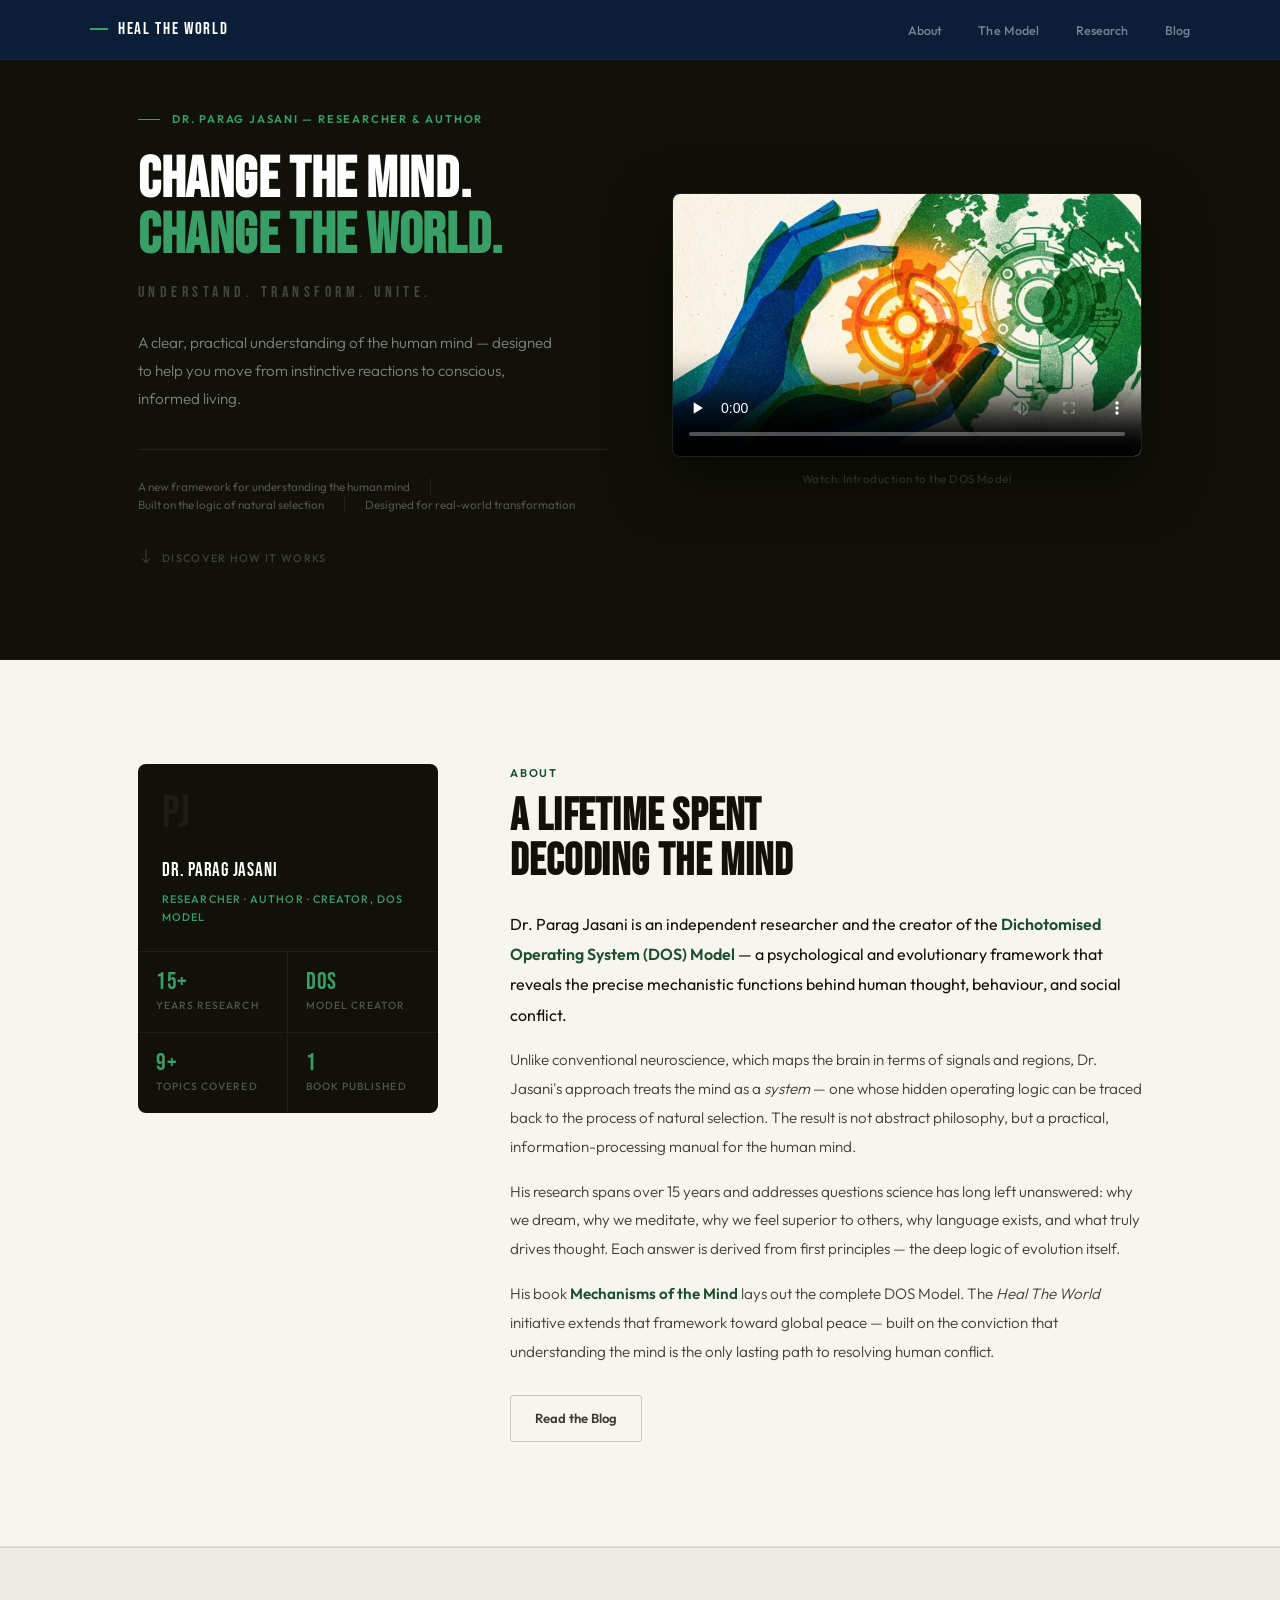
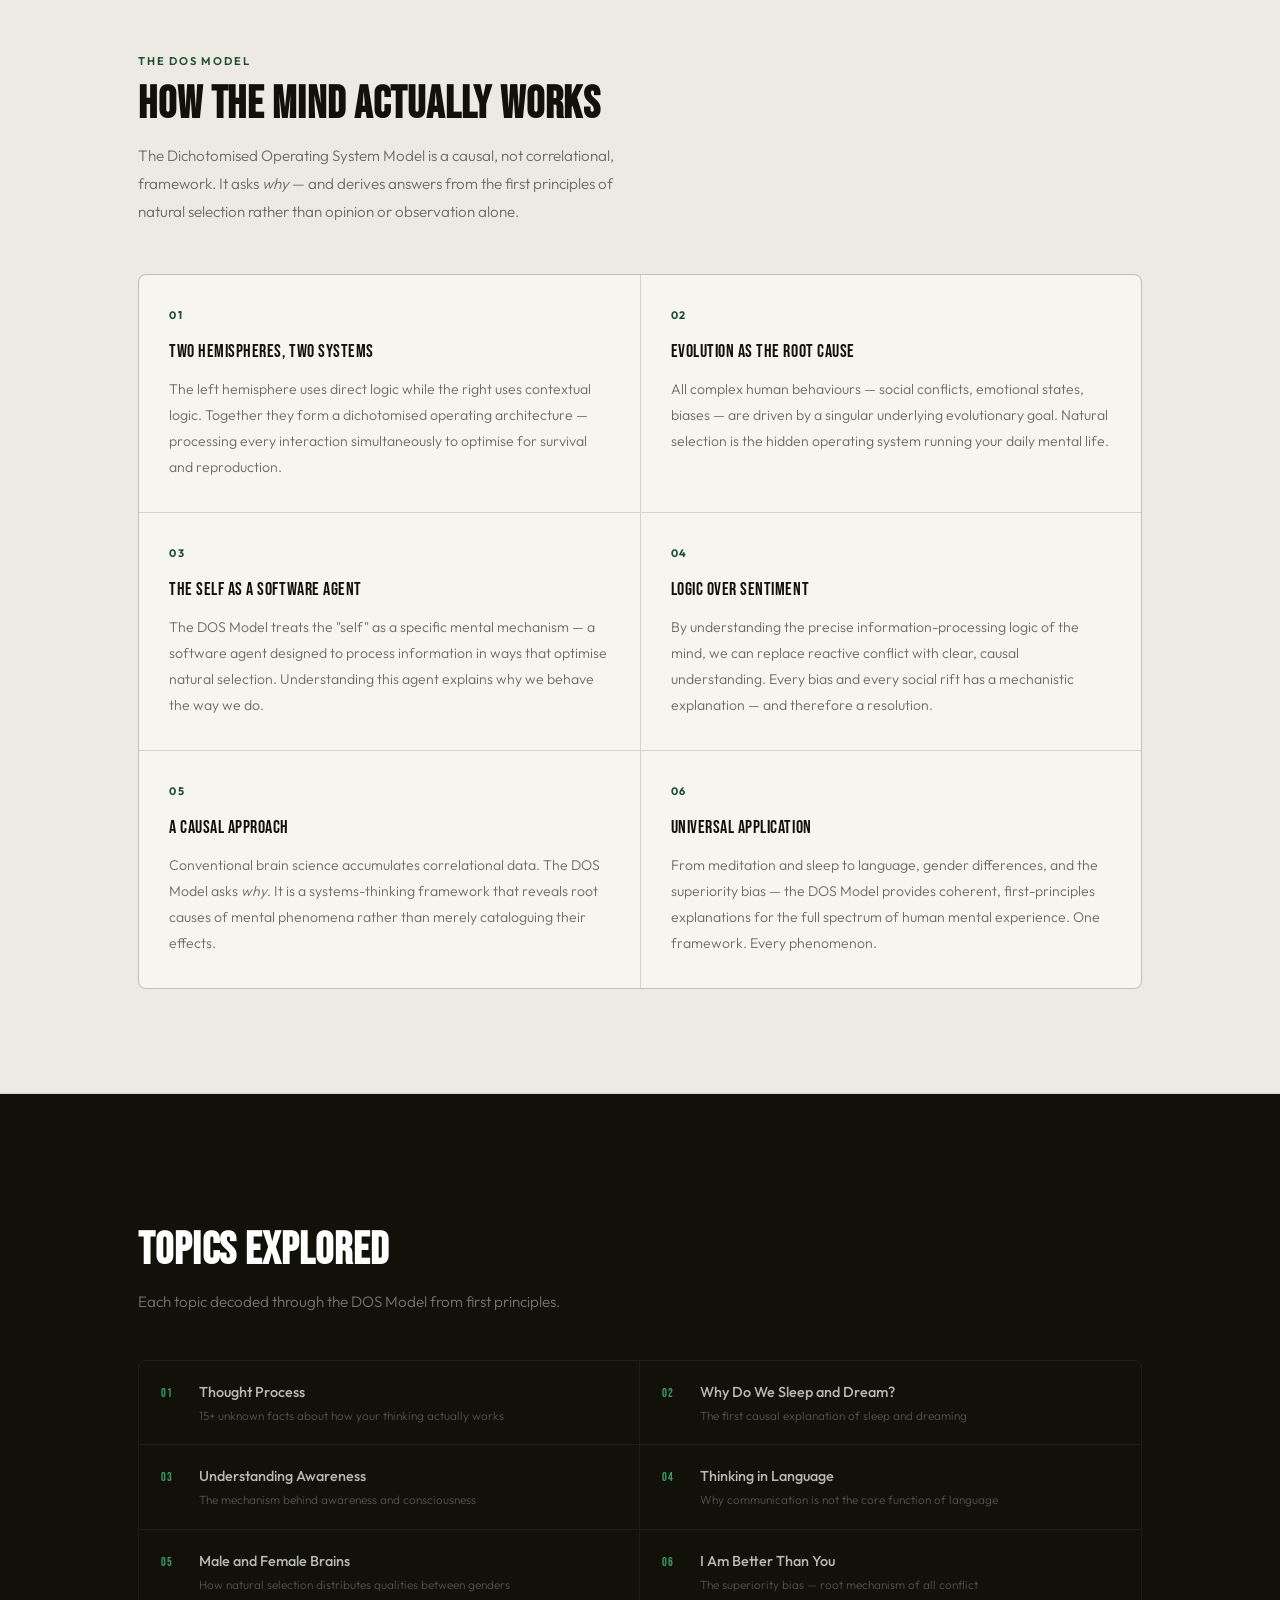
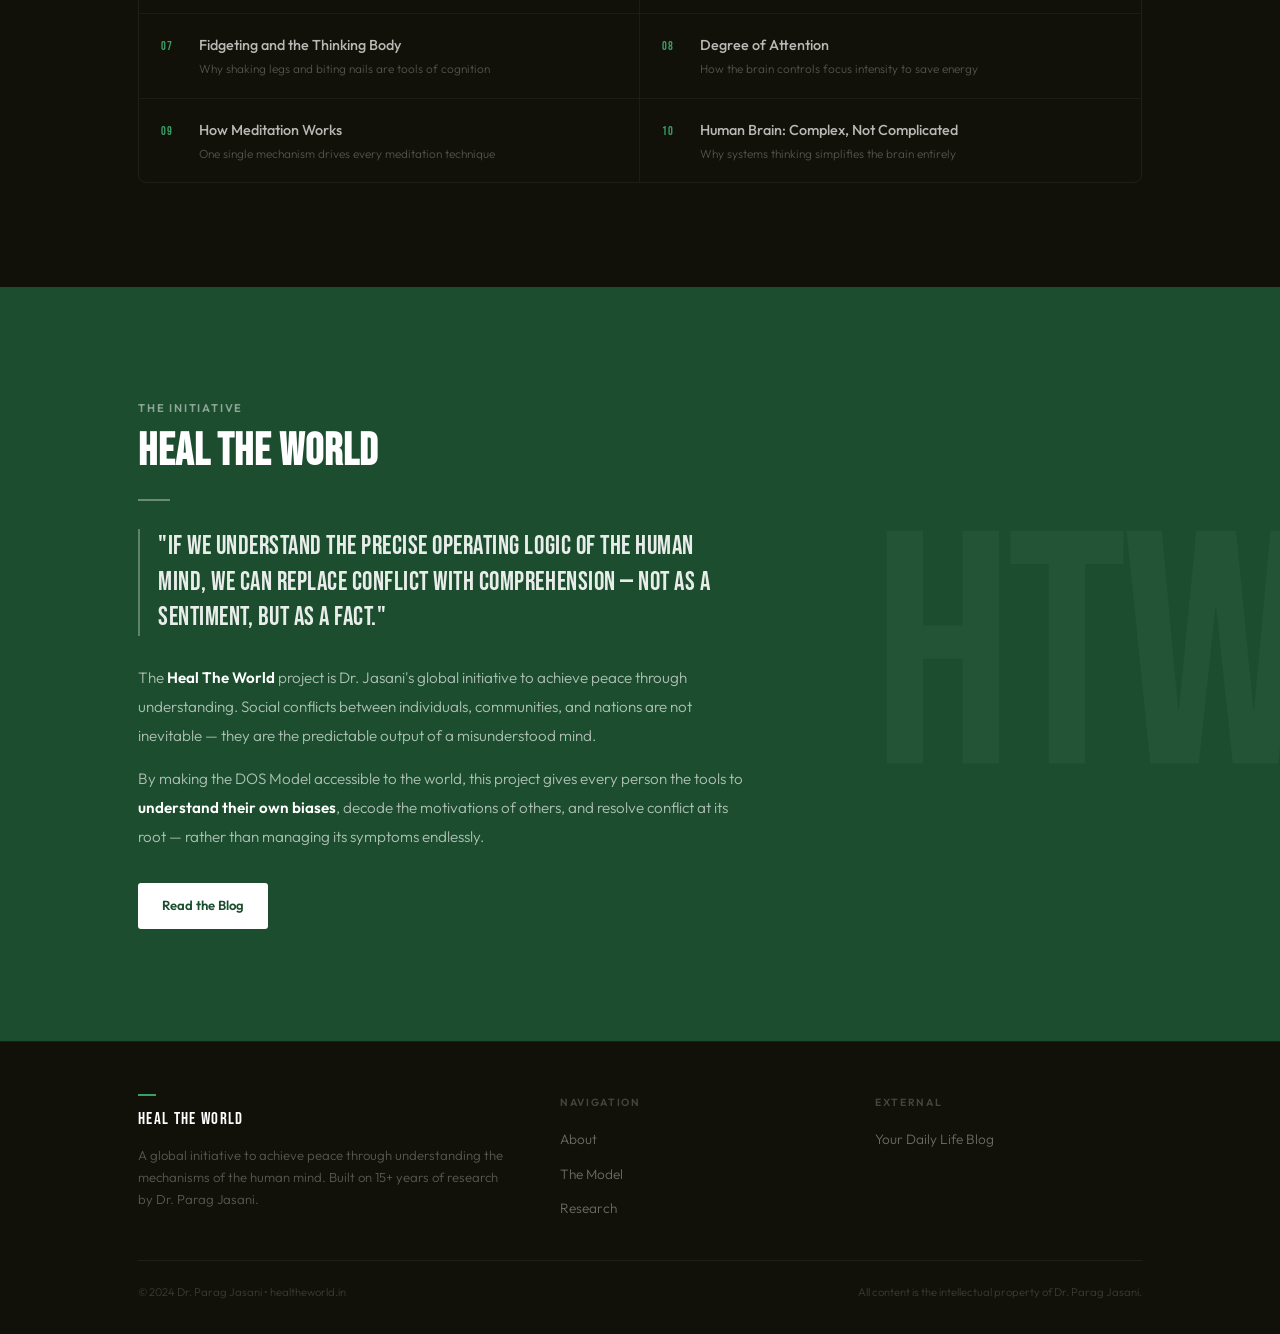
==== index.html @ a6b10ebd "added video" ====
<!DOCTYPE html>
<html lang="en">
<head>
  <meta charset="UTF-8" />
  <meta name="viewport" content="width=device-width, initial-scale=1.0" />
  <title>Heal The World — Change the Mind. Change the World. | Dr. Parag Jasani</title>
  <meta name="description" content="A clear, practical understanding of the human mind — designed to help you move from instinctive reactions to conscious, informed living. Dr. Parag Jasani's Heal The World initiative, built on the DOS Model and the logic of natural selection." />
  <meta name="keywords" content="Parag Jasani, DOS Model, Dichotomised Operating System, human mind, natural selection, consciousness, heal the world, mechanisms of the mind, evolutionary psychology, thought process, meditation, awareness, world peace" />
  <meta name="author" content="Dr. Parag Jasani" />
  <link rel="canonical" href="https://healtheworld.in/" />
  <meta property="og:type"        content="website" />
  <meta property="og:title"       content="Heal The World — Change the Mind. Change the World." />
  <meta property="og:description" content="A global initiative to achieve peace through understanding the human mind. Dr. Parag Jasani's DOS Model explained." />
  <meta property="og:url"         content="https://healtheworld.in/" />
  <meta property="og:site_name"   content="Heal The World" />
  <meta property="og:locale"      content="en_IN" />
  <meta name="twitter:card"        content="summary_large_image" />
  <meta name="twitter:title"       content="Heal The World — Change the Mind. Change the World." />
  <meta name="twitter:description" content="Decoding the human mind through evolutionary psychology. A global initiative for peace." />
  <script type="application/ld+json">
  {
    "@context": "https://schema.org",
    "@graph": [
      {
        "@type": "Person",
        "@id": "https://healtheworld.in/#parag-jasani",
        "name": "Parag Jasani",
        "honorificPrefix": "Dr.",
        "jobTitle": "Researcher, Author",
        "description": "Creator of the Dichotomised Operating System (DOS) Model.",
        "url": "https://healtheworld.in/",
        "sameAs": ["https://www.yourdailylife.blog/"],
        "knowsAbout": ["Evolutionary Psychology","Cognitive Science","Natural Selection","Human Behaviour","Consciousness","Meditation","Neuroscience"]
      },
      {
        "@type": "Book",
        "name": "Mechanisms of the Mind",
        "author": { "@id": "https://healtheworld.in/#parag-jasani" }
      },
      {
        "@type": "WebSite",
        "url": "https://healtheworld.in/",
        "name": "Heal The World",
        "publisher": { "@id": "https://healtheworld.in/#parag-jasani" }
      }
    ]
  }
  </script>
  <link rel="stylesheet" href="styles.css" />
</head>
<body>

<!-- ════════════════════════════════════════
     NAVIGATION
════════════════════════════════════════ -->
<nav class="nav" role="navigation" aria-label="Main navigation">
  <div class="nav__inner">
    <a href="index.html" class="nav__logo">
      <span class="nav__logo-line"></span>
      Heal The World
    </a>
    <ul class="nav__links" role="list">
      <li><a href="#about"  class="nav__link">About</a></li>
      <li><a href="#model"  class="nav__link">The Model</a></li>
      <li><a href="#research" class="nav__link">Research</a></li>
      <li><a href="https://www.yourdailylife.blog/" target="_blank" rel="noopener" class="nav__link">Blog</a></li>
    </ul>
  </div>
</nav>


<!-- ════════════════════════════════════════
     HERO
════════════════════════════════════════ -->
<section class="hero" aria-labelledby="hero-h1">
  <div class="container">
    <div class="hero__grid">

      <!-- Left: text -->
      <div class="hero__text">
        <div class="hero__eyebrow fade-up">
          <span class="hero__eyebrow-line"></span>
          Dr. Parag Jasani — Researcher &amp; Author
        </div>

        <h1 id="hero-h1" class="hero__h1 fade-up">
          Change the Mind.<br/>
          <em>Change the World.</em>
        </h1>

        <p class="hero__tagline fade-up">Understand. Transform. Unite.</p>

        <p class="hero__support fade-up">
          A clear, practical understanding of the human mind — designed to help
          you move from instinctive reactions to conscious, informed living.
        </p>

        <div class="hero__trust fade-up" role="list">
          <div class="hero__trust-item" role="listitem">A new framework for understanding the human mind</div>
          <div class="hero__trust-item" role="listitem">Built on the logic of natural selection</div>
          <div class="hero__trust-item" role="listitem">Designed for real-world transformation</div>
        </div>

        <a href="#about" class="hero__scroll fade-up" aria-label="Scroll down">
          <span class="hero__scroll-icon">
            <svg width="16" height="16" viewBox="0 0 16 16" fill="currentColor" aria-hidden="true">
              <path d="M8 1a.5.5 0 01.5.5v11.793l3.146-3.147a.5.5 0 01.708.708l-4 4a.5.5 0 01-.708 0l-4-4a.5.5 0 01.708-.708L7.5 13.293V1.5A.5.5 0 018 1z"/>
            </svg>
          </span>
          Discover how it works
        </a>
      </div>

      <!-- Right: video player -->
      <div class="hero__video-wrap fade-up" aria-label="Introduction video">

        <!-- ─────────────────────────────────────────────────
             PLACEHOLDER VIDEO PLAYER
             When you have the R2 file ID, replace the src
             attribute below with the full URL, e.g.:
             src="https://YOUR_R2_PUBLIC_URL/YOUR_VIDEO_FILE.mp4"
        ──────────────────────────────────────────────────── -->
        <div class="hero__video-frame">
          <video
            id="hero-video"
            controls
            preload="none"
            playsinline
            poster="thumbnails/thumb1.png"
            aria-label="Introduction to Heal The World and the DOS Model"
          >
            <source src="https://media.healtheworld.in/StoneAgeOS.mp4" type="video/mp4" id="hero-video-src" />
            Your browser does not support HTML5 video.
          </video>
        </div>

        <p class="hero__video-caption">
          Watch: Introduction to the DOS Model
        </p>

      </div>

    </div>
  </div>
</section>


<!-- ════════════════════════════════════════
     ABOUT
════════════════════════════════════════ -->
<section class="about" id="about" aria-labelledby="about-h2">
  <div class="container">
    <div class="about__grid">

      <!-- Left panel -->
      <div class="about__left reveal">
        <div class="about__panel">
          <div class="about__panel-top">
            <div class="about__panel-initials">PJ</div>
            <div class="about__panel-name">Dr. Parag Jasani</div>
            <div class="about__panel-role">Researcher · Author · Creator, DOS Model</div>
          </div>
          <div class="about__panel-stats">
            <div class="about__stat">
              <div class="about__stat-n">15+</div>
              <div class="about__stat-l">Years Research</div>
            </div>
            <div class="about__stat">
              <div class="about__stat-n">DOS</div>
              <div class="about__stat-l">Model Creator</div>
            </div>
            <div class="about__stat">
              <div class="about__stat-n">9+</div>
              <div class="about__stat-l">Topics Covered</div>
            </div>
            <div class="about__stat">
              <div class="about__stat-n">1</div>
              <div class="about__stat-l">Book Published</div>
            </div>
          </div>
        </div>
      </div>

      <!-- Right content -->
      <div class="about__content">
        <div class="reveal">
          <div class="s-eyebrow">About</div>
          <h2 id="about-h2" class="s-title">A lifetime spent<br/>decoding the mind</h2>
        </div>
        <div class="about__body">
          <p class="reveal">
            Dr. Parag Jasani is an independent researcher and the creator of the
            <strong>Dichotomised Operating System (DOS) Model</strong> — a psychological and
            evolutionary framework that reveals the precise mechanistic functions behind
            human thought, behaviour, and social conflict.
          </p>
          <p class="reveal">
            Unlike conventional neuroscience, which maps the brain in terms of signals
            and regions, Dr. Jasani's approach treats the mind as a <em>system</em> — one
            whose hidden operating logic can be traced back to the process of natural
            selection. The result is not abstract philosophy, but a practical,
            information-processing manual for the human mind.
          </p>
          <p class="reveal">
            His research spans over 15 years and addresses questions science has long
            left unanswered: why we dream, why we meditate, why we feel superior to others,
            why language exists, and what truly drives thought. Each answer is derived from
            first principles — the deep logic of evolution itself.
          </p>
          <p class="reveal">
            His book <strong>Mechanisms of the Mind</strong> lays out the complete DOS Model.
            The <em>Heal The World</em> initiative extends that framework toward global peace —
            built on the conviction that understanding the mind is the only lasting path to
            resolving human conflict.
          </p>
          <div class="about__actions reveal">
            <a href="https://www.yourdailylife.blog/" target="_blank" rel="noopener" class="btn btn--dark-outline">Read the Blog</a>
          </div>
        </div>
      </div>

    </div>
  </div>
</section>


<!-- ════════════════════════════════════════
     THE MODEL
════════════════════════════════════════ -->
<section class="model" id="model" aria-labelledby="model-h2">
  <div class="container">
    <div class="model__intro reveal">
      <div class="s-eyebrow">The DOS Model</div>
      <h2 id="model-h2" class="s-title">How the mind actually works</h2>
      <p class="s-body">
        The Dichotomised Operating System Model is a causal, not correlational, framework.
        It asks <em>why</em> — and derives answers from the first principles of natural
        selection rather than opinion or observation alone.
      </p>
    </div>

    <div class="model__list">
      <div class="model__item reveal">
        <div class="model__item-n">01</div>
        <div class="model__item-title">Two Hemispheres, Two Systems</div>
        <p class="model__item-body">The left hemisphere uses direct logic while the right uses contextual logic. Together they form a dichotomised operating architecture — processing every interaction simultaneously to optimise for survival and reproduction.</p>
      </div>
      <div class="model__item reveal">
        <div class="model__item-n">02</div>
        <div class="model__item-title">Evolution as the Root Cause</div>
        <p class="model__item-body">All complex human behaviours — social conflicts, emotional states, biases — are driven by a singular underlying evolutionary goal. Natural selection is the hidden operating system running your daily mental life.</p>
      </div>
      <div class="model__item reveal">
        <div class="model__item-n">03</div>
        <div class="model__item-title">The Self as a Software Agent</div>
        <p class="model__item-body">The DOS Model treats the "self" as a specific mental mechanism — a software agent designed to process information in ways that optimise natural selection. Understanding this agent explains why we behave the way we do.</p>
      </div>
      <div class="model__item reveal">
        <div class="model__item-n">04</div>
        <div class="model__item-title">Logic Over Sentiment</div>
        <p class="model__item-body">By understanding the precise information-processing logic of the mind, we can replace reactive conflict with clear, causal understanding. Every bias and every social rift has a mechanistic explanation — and therefore a resolution.</p>
      </div>
      <div class="model__item reveal">
        <div class="model__item-n">05</div>
        <div class="model__item-title">A Causal Approach</div>
        <p class="model__item-body">Conventional brain science accumulates correlational data. The DOS Model asks <em>why</em>. It is a systems-thinking framework that reveals root causes of mental phenomena rather than merely cataloguing their effects.</p>
      </div>
      <div class="model__item reveal">
        <div class="model__item-n">06</div>
        <div class="model__item-title">Universal Application</div>
        <p class="model__item-body">From meditation and sleep to language, gender differences, and the superiority bias — the DOS Model provides coherent, first-principles explanations for the full spectrum of human mental experience. One framework. Every phenomenon.</p>
      </div>
    </div>
  </div>
</section>


<!-- ════════════════════════════════════════
     RESEARCH TOPICS
════════════════════════════════════════ -->
<section class="topics" id="research" aria-labelledby="topics-h2">
  <div class="container">
    <div class="topics__head">
      <div class="reveal">
        <div class="s-eyebrow" style="color:var(--teal);">Research</div>
        <h2 id="topics-h2" class="s-title s-title--white">Topics explored</h2>
        <p class="s-body s-body--white">Each topic decoded through the DOS Model from first principles.</p>
      </div>
    </div>

    <ul class="topics__list" role="list">
      <li class="topic-item reveal"><span class="topic-item__n">01</span><div><div class="topic-item__title">Thought Process</div><div class="topic-item__sub">15+ unknown facts about how your thinking actually works</div></div></li>
      <li class="topic-item reveal"><span class="topic-item__n">02</span><div><div class="topic-item__title">Why Do We Sleep and Dream?</div><div class="topic-item__sub">The first causal explanation of sleep and dreaming</div></div></li>
      <li class="topic-item reveal"><span class="topic-item__n">03</span><div><div class="topic-item__title">Understanding Awareness</div><div class="topic-item__sub">The mechanism behind awareness and consciousness</div></div></li>
      <li class="topic-item reveal"><span class="topic-item__n">04</span><div><div class="topic-item__title">Thinking in Language</div><div class="topic-item__sub">Why communication is not the core function of language</div></div></li>
      <li class="topic-item reveal"><span class="topic-item__n">05</span><div><div class="topic-item__title">Male and Female Brains</div><div class="topic-item__sub">How natural selection distributes qualities between genders</div></div></li>
      <li class="topic-item reveal"><span class="topic-item__n">06</span><div><div class="topic-item__title">I Am Better Than You</div><div class="topic-item__sub">The superiority bias — root mechanism of all conflict</div></div></li>
      <li class="topic-item reveal"><span class="topic-item__n">07</span><div><div class="topic-item__title">Fidgeting and the Thinking Body</div><div class="topic-item__sub">Why shaking legs and biting nails are tools of cognition</div></div></li>
      <li class="topic-item reveal"><span class="topic-item__n">08</span><div><div class="topic-item__title">Degree of Attention</div><div class="topic-item__sub">How the brain controls focus intensity to save energy</div></div></li>
      <li class="topic-item reveal"><span class="topic-item__n">09</span><div><div class="topic-item__title">How Meditation Works</div><div class="topic-item__sub">One single mechanism drives every meditation technique</div></div></li>
      <li class="topic-item reveal"><span class="topic-item__n">10</span><div><div class="topic-item__title">Human Brain: Complex, Not Complicated</div><div class="topic-item__sub">Why systems thinking simplifies the brain entirely</div></div></li>
    </ul>
  </div>
</section>


<!-- ════════════════════════════════════════
     HEAL THE WORLD
════════════════════════════════════════ -->
<section class="heal" id="initiative" aria-labelledby="heal-h2">
  <div class="container">
    <div class="heal__inner">
      <div class="reveal">
        <div class="s-eyebrow">The Initiative</div>
        <h2 id="heal-h2" class="s-title">Heal The World</h2>
      </div>

      <div class="heal__rule reveal"></div>

      <blockquote class="heal__quote reveal">
        "If we understand the precise operating logic of the human mind, we can replace
        conflict with comprehension — not as a sentiment, but as a fact."
      </blockquote>

      <p class="heal__body reveal">
        The <strong>Heal The World</strong> project is Dr. Jasani's global initiative to
        achieve peace through understanding. Social conflicts between individuals, communities,
        and nations are not inevitable — they are the predictable output of a misunderstood mind.
      </p>
      <p class="heal__body reveal">
        By making the DOS Model accessible to the world, this project gives every person the
        tools to <strong>understand their own biases</strong>, decode the motivations of others,
        and resolve conflict at its root — rather than managing its symptoms endlessly.
      </p>

      <div class="heal__actions reveal">
        <a href="https://www.yourdailylife.blog/" target="_blank" rel="noopener" class="btn btn--dark-outline">Read the Blog</a>
      </div>
    </div>
  </div>
</section>


<!-- ════════════════════════════════════════
     FOOTER
════════════════════════════════════════ -->
<footer class="footer" role="contentinfo">
  <div class="container">
    <div class="footer__top">
      <div>
        <span class="footer__brand-line"></span>
        <div class="footer__brand">Heal The World</div>
        <p class="footer__tagline">
          A global initiative to achieve peace through understanding the mechanisms
          of the human mind. Built on 15+ years of research by Dr. Parag Jasani.
        </p>
      </div>
      <div>
        <div class="footer__col-label">Navigation</div>
        <ul class="footer__links" role="list">
          <li><a href="#about"    class="footer__link">About</a></li>
          <li><a href="#model"    class="footer__link">The Model</a></li>
          <li><a href="#research" class="footer__link">Research</a></li>
        </ul>
      </div>
      <div>
        <div class="footer__col-label">External</div>
        <ul class="footer__links" role="list">
          <li><a href="https://www.yourdailylife.blog/" target="_blank" rel="noopener" class="footer__link">Your Daily Life Blog</a></li>
        </ul>
      </div>
    </div>
    <div class="footer__bottom">
      <p class="footer__copy">&copy; 2024 Dr. Parag Jasani &bull; healtheworld.in</p>
      <p class="footer__copy">All content is the intellectual property of Dr. Parag Jasani.</p>
    </div>
  </div>
</footer>

<script src="main.js"></script>
</body>
</html>
---- styles.css ----
/* ============================================================
   healtheworld.in — Dr. Parag Jasani
   Design  : Research Institute — green & white
   Fonts   : Bebas Neue (display) · Outfit (body)
   Palette : Forest Green · Near-Black · Warm White
   ============================================================ */

@import url('https://fonts.googleapis.com/css2?family=Bebas+Neue&family=Outfit:wght@300;400;500;600;700&display=swap');

/* ── Variables ─────────────────────────────────────────── */
:root {
  --green:        #1B4D2E;
  --green-mid:    #2B7348;
  --green-bright: #38A066;
  --green-pale:   #E8F2EC;
  --green-tint:   #F2F8F4;
  --green-dim:    rgba(27,77,46,0.1);

  --bg:           #F7F5F0;
  --bg-2:         #EDEAE3;
  --bg-dark:      #111109;
  --bg-dark-2:    #1A1A15;

  --text:         #111109;
  --text-2:       #3D3D35;
  --text-muted:   #6B6B61;
  --text-dim:     #A0A096;
  --white:        #FFFFFF;

  --border:       rgba(17,17,9,0.1);
  --border-green: rgba(27,77,46,0.2);

  --font-d: 'Bebas Neue', 'Impact', sans-serif;
  --font-b: 'Outfit', 'Helvetica Neue', sans-serif;

  --r:  3px;
  --rl: 8px;
  --t:  0.22s ease;
}

/* ── Reset ─────────────────────────────────────────────── */
*, *::before, *::after { box-sizing: border-box; margin: 0; padding: 0; }
html { scroll-behavior: smooth; }
body {
  background: var(--bg);
  color: var(--text);
  font-family: var(--font-b);
  font-weight: 400;
  line-height: 1.65;
  overflow-x: hidden;
  -webkit-font-smoothing: antialiased;
}
img { max-width: 100%; display: block; }
a { color: inherit; text-decoration: none; }
ul { list-style: none; }

.container {
  max-width: 1100px;
  margin: 0 auto;
  padding: 0 48px;
}

/* ── NAVIGATION ────────────────────────────────────────── */
.nav {
  position: fixed;
  top: 0; left: 0; right: 0;
  z-index: 900;
  height: 60px;
  background: var(--bg-dark);
  border-bottom: 1px solid rgba(255,255,255,0.06);
  padding: 0 48px;
}

.nav__inner {
  width: 100%;
  max-width: 1100px;
  margin: 0 auto;
  height: 100%;
  display: flex;
  align-items: center;
  justify-content: space-between;
}

.nav__logo {
  font-family: var(--font-d);
  font-size: 1.05rem;
  letter-spacing: 0.1em;
  color: var(--white);
  display: flex;
  align-items: center;
  gap: 10px;
}

.nav__logo-line {
  display: block;
  width: 18px;
  height: 2px;
  background: var(--green-bright);
  flex-shrink: 0;
}

.nav__links {
  display: flex;
  align-items: center;
  gap: 36px;
}

.nav__link {
  font-family: var(--font-b);
  font-size: 0.78rem;
  font-weight: 500;
  color: rgba(255,255,255,0.45);
  letter-spacing: 0.01em;
  transition: color var(--t);
}

.nav__link:hover,
.nav__link.active { color: var(--white); }

.nav__cta { display: none; }

/* ── BUTTONS ───────────────────────────────────────────── */
.btn {
  display: inline-flex;
  align-items: center;
  gap: 7px;
  font-family: var(--font-b);
  font-size: 0.82rem;
  font-weight: 600;
  padding: 12px 24px;
  border-radius: var(--r);
  cursor: pointer;
  border: none;
  transition: all var(--t);
}

.btn--green {
  background: var(--green);
  color: var(--white);
}
.btn--green:hover { background: var(--green-mid); transform: translateY(-1px); }

.btn--dark-outline {
  background: transparent;
  color: var(--text-2);
  border: 1px solid rgba(17,17,9,0.2);
}
.btn--dark-outline:hover { border-color: var(--green); color: var(--green); transform: translateY(-1px); }

.btn--white-outline {
  background: transparent;
  color: rgba(255,255,255,0.75);
  border: 1px solid rgba(255,255,255,0.2);
}
.btn--white-outline:hover { border-color: rgba(255,255,255,0.55); color: var(--white); }

/* ── HERO ─────────────────────────────────────────────── */
.hero {
  background: var(--bg-dark);
  padding: 110px 0 88px;
  border-bottom: 1px solid rgba(255,255,255,0.05);
}

.hero__grid {
  display: grid;
  grid-template-columns: 1fr 1fr;
  gap: 64px;
  align-items: center;
}

.hero__eyebrow {
  display: flex;
  align-items: center;
  gap: 12px;
  font-family: var(--font-b);
  font-size: 0.7rem;
  font-weight: 600;
  letter-spacing: 0.16em;
  text-transform: uppercase;
  color: var(--green-bright);
  margin-bottom: 24px;
}

.hero__eyebrow-line {
  display: block;
  width: 22px;
  height: 1px;
  background: var(--green-bright);
  flex-shrink: 0;
}

.hero__h1 {
  font-family: var(--font-d);
  font-size: clamp(3rem, 4.5vw, 5.2rem);
  line-height: 0.97;
  color: var(--white);
  margin-bottom: 16px;
  letter-spacing: 0.01em;
}

.hero__h1 em {
  font-style: normal;
  color: var(--green-bright);
}

.hero__tagline {
  font-family: var(--font-d);
  font-size: 1rem;
  letter-spacing: 0.28em;
  text-transform: uppercase;
  color: rgba(255,255,255,0.22);
  margin-bottom: 22px;
}

.hero__support {
  font-size: 0.95rem;
  font-weight: 300;
  color: rgba(255,255,255,0.48);
  line-height: 1.85;
  margin-bottom: 36px;
  max-width: 420px;
}

.hero__trust {
  padding-top: 28px;
  border-top: 1px solid rgba(255,255,255,0.07);
  display: flex;
  gap: 0;
  flex-wrap: wrap;
  margin-bottom: 32px;
}

.hero__trust-item {
  font-size: 0.73rem;
  font-weight: 400;
  color: rgba(255,255,255,0.28);
  padding-right: 20px;
  margin-right: 20px;
  border-right: 1px solid rgba(255,255,255,0.07);
  line-height: 1.5;
}

.hero__trust-item:last-child { border-right: none; margin-right: 0; padding-right: 0; }

.hero__scroll {
  display: inline-flex;
  align-items: center;
  gap: 8px;
  font-family: var(--font-b);
  font-size: 0.68rem;
  font-weight: 500;
  letter-spacing: 0.12em;
  text-transform: uppercase;
  color: rgba(255,255,255,0.2);
  cursor: pointer;
  transition: color var(--t);
}
.hero__scroll:hover { color: var(--green-bright); }
.hero__scroll-icon  { animation: nudge 2.4s ease infinite; }

@keyframes nudge {
  0%, 100% { transform: translateY(0); }
  55%       { transform: translateY(5px); }
}

/* ── HERO VIDEO PLAYER ─────────────────────────────────── */
.hero__video-wrap {
  display: flex;
  flex-direction: column;
  gap: 12px;
}

.hero__video-frame {
  position: relative;
  width: 100%;
  aspect-ratio: 16 / 9;
  background: #0a0f08;
  border-radius: var(--rl);
  overflow: hidden;
  border: 1px solid rgba(255,255,255,0.07);
  box-shadow: 0 20px 60px rgba(0,0,0,0.5);
}

.hero__video-frame video {
  width: 100%;
  height: 100%;
  display: block;
  object-fit: cover;
  accent-color: var(--green-bright);
}

.hero__video-placeholder {
  position: absolute;
  inset: 0;
  display: flex;
  flex-direction: column;
  align-items: center;
  justify-content: center;
  gap: 16px;
  background: linear-gradient(145deg, #0d130b 0%, #111a0d 100%);
  pointer-events: none;
}

.hero__video-placeholder.hidden { display: none; }

.hero__video-placeholder-icon {
  width: 60px;
  height: 60px;
  border-radius: 50%;
  border: 1px solid rgba(56,160,102,0.25);
  display: flex;
  align-items: center;
  justify-content: center;
  color: rgba(56,160,102,0.45);
}

.hero__video-placeholder span {
  font-family: var(--font-b);
  font-size: 0.7rem;
  font-weight: 500;
  letter-spacing: 0.12em;
  text-transform: uppercase;
  color: rgba(255,255,255,0.16);
}

.hero__video-caption {
  font-family: var(--font-b);
  font-size: 0.72rem;
  font-weight: 400;
  color: rgba(255,255,255,0.2);
  letter-spacing: 0.04em;
  text-align: center;
}

/* ── SECTION UTILITIES ─────────────────────────────────── */
.s-eyebrow {
  font-family: var(--font-b);
  font-size: 0.7rem;
  font-weight: 600;
  letter-spacing: 0.16em;
  text-transform: uppercase;
  color: var(--green);
  margin-bottom: 12px;
}

.s-title {
  font-family: var(--font-d);
  font-size: clamp(2.2rem, 3.5vw, 3.6rem);
  line-height: 1.0;
  letter-spacing: 0.02em;
  color: var(--text);
  margin-bottom: 14px;
  text-transform: uppercase;
}

.s-title--white { color: var(--white); }

.s-body {
  font-size: 0.95rem;
  font-weight: 300;
  color: var(--text-muted);
  max-width: 520px;
  line-height: 1.85;
}

.s-body--white { color: rgba(255,255,255,0.42); }

/* ── ABOUT ─────────────────────────────────────────────── */
.about {
  padding: 104px 0;
  background: var(--bg);
  border-bottom: 1px solid var(--border);
}

.about__grid {
  display: grid;
  grid-template-columns: 300px 1fr;
  gap: 72px;
  align-items: start;
}

.about__left { position: sticky; top: 80px; }

.about__panel {
  background: var(--bg-dark);
  border-radius: var(--rl);
  overflow: hidden;
}

.about__panel-top {
  padding: 28px 24px 24px;
  border-bottom: 1px solid rgba(255,255,255,0.06);
}

.about__panel-initials {
  font-family: var(--font-d);
  font-size: 2.8rem;
  color: rgba(255,255,255,0.05);
  line-height: 1;
  margin-bottom: 18px;
  letter-spacing: 0.04em;
}

.about__panel-name {
  font-family: var(--font-d);
  font-size: 1.2rem;
  letter-spacing: 0.04em;
  color: var(--white);
  margin-bottom: 4px;
}

.about__panel-role {
  font-family: var(--font-b);
  font-size: 0.68rem;
  font-weight: 500;
  letter-spacing: 0.1em;
  text-transform: uppercase;
  color: var(--green-bright);
}

.about__panel-stats { display: grid; grid-template-columns: 1fr 1fr; }

.about__stat {
  padding: 18px;
  border-right: 1px solid rgba(255,255,255,0.05);
  border-bottom: 1px solid rgba(255,255,255,0.05);
}
.about__stat:nth-child(even)      { border-right: none; }
.about__stat:nth-last-child(-n+2) { border-bottom: none; }

.about__stat-n {
  font-family: var(--font-d);
  font-size: 1.5rem;
  color: var(--green-bright);
  line-height: 1;
  letter-spacing: 0.03em;
  margin-bottom: 3px;
}

.about__stat-l {
  font-family: var(--font-b);
  font-size: 0.65rem;
  font-weight: 500;
  letter-spacing: 0.1em;
  text-transform: uppercase;
  color: rgba(255,255,255,0.28);
}

.about__content .s-title { margin-bottom: 24px; }

.about__body p {
  font-size: 0.95rem;
  font-weight: 300;
  color: var(--text-2);
  line-height: 1.9;
  margin-bottom: 16px;
}

.about__body p:first-child { font-size: 1rem; font-weight: 400; color: var(--text); }
.about__body strong { font-weight: 600; color: var(--green); }
.about__body em { font-style: italic; }

.about__actions { margin-top: 28px; display: flex; gap: 10px; flex-wrap: wrap; }

/* ── THE MODEL ─────────────────────────────────────────── */
.model {
  padding: 104px 0;
  background: var(--bg-2);
  border-top: 1px solid var(--border);
  border-bottom: 1px solid var(--border);
}

.model__intro { max-width: 580px; margin-bottom: 48px; }

.model__list {
  display: grid;
  grid-template-columns: 1fr 1fr;
  gap: 1px;
  background: var(--border);
  border: 1px solid var(--border);
  border-radius: var(--rl);
  overflow: hidden;
}

.model__item {
  background: var(--bg);
  padding: 32px 28px;
  transition: background var(--t);
  border-left: 2px solid transparent;
}

.model__item:hover { background: var(--green-tint); border-left-color: var(--green); }

.model__item-n {
  font-family: var(--font-b);
  font-size: 0.68rem;
  font-weight: 700;
  letter-spacing: 0.16em;
  text-transform: uppercase;
  color: var(--green);
  margin-bottom: 12px;
}

.model__item-title {
  font-family: var(--font-d);
  font-size: 1.1rem;
  letter-spacing: 0.03em;
  color: var(--text);
  margin-bottom: 10px;
  text-transform: uppercase;
}

.model__item-body {
  font-size: 0.88rem;
  font-weight: 300;
  color: var(--text-muted);
  line-height: 1.85;
}

/* ── RESEARCH TOPICS ───────────────────────────────────── */
.topics {
  padding: 104px 0;
  background: var(--bg-dark);
}

.topics__head { margin-bottom: 44px; }

.topics__list {
  display: grid;
  grid-template-columns: 1fr 1fr;
  border: 1px solid rgba(255,255,255,0.06);
  border-radius: var(--rl);
  overflow: hidden;
}

.topic-item {
  padding: 20px 22px;
  border-bottom: 1px solid rgba(255,255,255,0.05);
  border-right: 1px solid rgba(255,255,255,0.05);
  display: flex;
  align-items: baseline;
  gap: 14px;
  transition: background var(--t);
}

.topic-item:nth-child(even)      { border-right: none; }
.topic-item:nth-last-child(-n+2) { border-bottom: none; }
.topic-item:hover                { background: rgba(255,255,255,0.02); }

.topic-item__n {
  font-family: var(--font-d);
  font-size: 0.72rem;
  letter-spacing: 0.08em;
  color: var(--green-bright);
  min-width: 24px;
  flex-shrink: 0;
}

.topic-item__title {
  font-family: var(--font-b);
  font-size: 0.9rem;
  font-weight: 500;
  color: rgba(255,255,255,0.7);
  margin-bottom: 2px;
}

.topic-item__sub {
  font-size: 0.74rem;
  font-weight: 300;
  color: rgba(255,255,255,0.28);
  line-height: 1.5;
}

/* ── HEAL THE WORLD ────────────────────────────────────── */
.heal {
  padding: 112px 0;
  background: var(--green);
  position: relative;
  overflow: hidden;
}

.heal::before {
  content: 'HTW';
  position: absolute;
  right: -20px;
  top: 50%;
  transform: translateY(-50%);
  font-family: var(--font-d);
  font-size: 26vw;
  line-height: 1;
  color: rgba(255,255,255,0.04);
  pointer-events: none;
  user-select: none;
  letter-spacing: -0.02em;
}

.heal__inner { position: relative; z-index: 1; max-width: 720px; }

.heal .s-eyebrow { color: rgba(255,255,255,0.5); }
.heal .s-title   { color: var(--white); margin-bottom: 0; }

.heal__rule {
  width: 32px;
  height: 2px;
  background: rgba(255,255,255,0.35);
  margin: 24px 0 28px;
}

.heal__quote {
  font-family: var(--font-d);
  font-size: clamp(1.2rem, 2vw, 1.7rem);
  letter-spacing: 0.02em;
  color: rgba(255,255,255,0.9);
  line-height: 1.4;
  max-width: 600px;
  margin-bottom: 28px;
  padding-left: 18px;
  border-left: 2px solid rgba(255,255,255,0.3);
  text-transform: uppercase;
}

.heal__body {
  font-size: 0.95rem;
  font-weight: 300;
  color: rgba(255,255,255,0.65);
  line-height: 1.9;
  margin-bottom: 14px;
  max-width: 620px;
}

.heal__body strong { font-weight: 600; color: var(--white); }

.heal__actions { margin-top: 32px; display: flex; gap: 10px; flex-wrap: wrap; }

.heal .btn--dark-outline {
  background: var(--white);
  color: var(--green);
  border: none;
}
.heal .btn--dark-outline:hover { background: var(--green-pale); transform: translateY(-1px); }

/* ── FOOTER ────────────────────────────────────────────── */
.footer {
  background: var(--bg-dark);
  padding: 52px 0 32px;
  border-top: 1px solid rgba(255,255,255,0.05);
}

.footer__top {
  display: grid;
  grid-template-columns: 1.4fr 1fr 1fr;
  gap: 48px;
  padding-bottom: 40px;
  border-bottom: 1px solid rgba(255,255,255,0.06);
}

.footer__brand-line { display: block; width: 18px; height: 2px; background: var(--green-bright); margin-bottom: 10px; }

.footer__brand {
  font-family: var(--font-d);
  font-size: 1.05rem;
  letter-spacing: 0.08em;
  color: var(--white);
  margin-bottom: 10px;
}

.footer__tagline { font-size: 0.82rem; font-weight: 300; color: rgba(255,255,255,0.3); line-height: 1.7; }

.footer__col-label {
  font-size: 0.65rem;
  font-weight: 600;
  letter-spacing: 0.16em;
  text-transform: uppercase;
  color: rgba(255,255,255,0.22);
  margin-bottom: 14px;
}

.footer__links { display: flex; flex-direction: column; gap: 8px; }

.footer__link { font-size: 0.85rem; font-weight: 300; color: rgba(255,255,255,0.38); transition: color var(--t); }
.footer__link:hover { color: var(--green-bright); }

.footer__bottom { padding-top: 22px; display: flex; justify-content: space-between; flex-wrap: wrap; gap: 6px; }
.footer__copy   { font-size: 0.7rem; font-weight: 300; color: rgba(255,255,255,0.18); }

/* ══════════════════════════════════════════════════════════
   MEDIA PAGE (kept but not linked from homepage)
══════════════════════════════════════════════════════════ */

.media-hero {
  background: var(--bg-dark);
  padding: 110px 0 64px;
  border-bottom: 1px solid rgba(255,255,255,0.05);
}

.media-hero__eyebrow { display: flex; align-items: center; gap: 10px; font-size: 0.7rem; font-weight: 600; letter-spacing: 0.16em; text-transform: uppercase; color: var(--green-bright); margin-bottom: 20px; }
.media-hero__eyebrow-line { width: 20px; height: 1px; background: var(--green-bright); flex-shrink: 0; }
.media-hero__h1 { font-family: var(--font-d); font-size: clamp(3rem, 6vw, 6rem); line-height: 0.97; letter-spacing: 0.02em; color: var(--white); margin-bottom: 16px; text-transform: uppercase; }
.media-hero__h1 em { font-style: normal; color: var(--green-bright); }
.media-hero__sub { font-size: 0.92rem; font-weight: 300; color: rgba(255,255,255,0.42); max-width: 540px; line-height: 1.85; }
.media-hero__filters { display: flex; gap: 8px; margin-top: 28px; flex-wrap: wrap; }

.player-bar { position: sticky; top: 60px; z-index: 800; height: 62px; padding: 0 48px; background: var(--bg-dark-2); border-bottom: 2px solid var(--green); display: flex; align-items: center; gap: 16px; transform: translateY(-100%); opacity: 0; transition: transform 0.28s ease, opacity 0.28s ease; pointer-events: none; }
.player-bar.visible { transform: translateY(0); opacity: 1; pointer-events: all; }
.player-bar__icon { width: 34px; height: 34px; background: var(--green); border-radius: var(--r); display: flex; align-items: center; justify-content: center; color: var(--white); flex-shrink: 0; }
.player-bar__info { flex: 0 0 180px; min-width: 0; }
.player-bar__title { font-family: var(--font-d); font-size: 0.88rem; letter-spacing: 0.04em; color: var(--white); white-space: nowrap; overflow: hidden; text-overflow: ellipsis; }
.player-bar__type { font-size: 0.62rem; font-weight: 600; letter-spacing: 0.12em; text-transform: uppercase; color: var(--green-bright); }
.player-bar__controls { flex: 1; min-width: 0; display: flex; align-items: center; }
.player-bar__controls audio { width: 100%; height: 30px; accent-color: var(--green-bright); }
.player-bar__close { width: 30px; height: 30px; background: transparent; border: 1px solid rgba(255,255,255,0.08); border-radius: var(--r); color: rgba(255,255,255,0.35); cursor: pointer; display: flex; align-items: center; justify-content: center; flex-shrink: 0; transition: all var(--t); }
.player-bar__close:hover { border-color: var(--green-bright); color: var(--green-bright); }

.filter-btn { padding: 6px 16px; font-family: var(--font-b); font-size: 0.72rem; font-weight: 500; border-radius: 999px; border: 1px solid rgba(255,255,255,0.12); background: transparent; color: rgba(255,255,255,0.38); cursor: pointer; transition: all var(--t); }
.filter-btn:hover  { border-color: rgba(255,255,255,0.3); color: rgba(255,255,255,0.7); }
.filter-btn.active { background: var(--green); border-color: var(--green); color: var(--white); }

.media-main { padding: 52px 0 88px; background: var(--bg); }

.stream-note { background: var(--green-tint); border: 1px solid var(--border-green); border-left: 2px solid var(--green); border-radius: var(--r); padding: 14px 18px; display: flex; gap: 12px; align-items: flex-start; margin-bottom: 44px; }
.stream-note__icon  { color: var(--green); flex-shrink: 0; margin-top: 1px; }
.stream-note__title { font-size: 0.72rem; font-weight: 700; letter-spacing: 0.08em; text-transform: uppercase; color: var(--green); margin-bottom: 3px; }
.stream-note__body  { font-size: 0.8rem; font-weight: 300; color: var(--text-muted); line-height: 1.7; }

.media-section { padding: 0 0 48px; }
.media-section + .media-section { border-top: 1px solid var(--border); padding-top: 48px; }

.media-section__head { display: flex; align-items: center; gap: 12px; margin-bottom: 18px; padding-bottom: 14px; border-bottom: 1px solid var(--border); }
.media-section__icon { width: 30px; height: 30px; background: var(--bg-2); border: 1px solid var(--border); border-radius: var(--r); display: flex; align-items: center; justify-content: center; color: var(--text-muted); flex-shrink: 0; }
.media-section__title { font-family: var(--font-d); font-size: 1.4rem; letter-spacing: 0.03em; color: var(--text); text-transform: uppercase; }
.media-section__count { margin-left: auto; font-size: 0.65rem; font-weight: 600; letter-spacing: 0.1em; text-transform: uppercase; color: var(--text-dim); background: var(--bg-2); border: 1px solid var(--border); padding: 3px 10px; border-radius: 999px; }

.media-list { display: flex; flex-direction: column; border: 1px solid var(--border); border-radius: var(--rl); overflow: hidden; }
.media-item { background: var(--white); border-bottom: 1px solid var(--border); padding: 16px 20px; display: flex; align-items: center; gap: 14px; cursor: pointer; transition: background var(--t); position: relative; }
.media-item:last-child { border-bottom: none; }
.media-item:hover   { background: var(--green-tint); }
.media-item.playing { background: var(--green-pale); border-left: 2px solid var(--green); padding-left: 18px; }
.media-item__btn { width: 36px; height: 36px; border-radius: 50%; border: 1px solid var(--border); display: flex; align-items: center; justify-content: center; color: var(--text-dim); flex-shrink: 0; transition: all var(--t); }
.media-item:hover .media-item__btn,
.media-item.playing .media-item__btn { border-color: var(--green); background: var(--green); color: var(--white); }
.media-item__n    { font-family: var(--font-d); font-size: 0.75rem; color: var(--text-dim); min-width: 22px; text-align: right; flex-shrink: 0; }
.media-item__info { flex: 1; min-width: 0; }
.media-item__title{ font-size: 0.9rem; font-weight: 500; color: var(--text); margin-bottom: 2px; }
.media-item__meta { display: flex; align-items: center; gap: 8px; font-size: 0.73rem; font-weight: 300; color: var(--text-dim); }
.badge       { font-size: 0.58rem; font-weight: 700; letter-spacing: 0.1em; text-transform: uppercase; padding: 2px 6px; border-radius: 2px; }
.badge-audio { background: var(--green-dim); color: var(--green); border: 1px solid var(--border-green); }
.badge-video { background: var(--bg-2); color: var(--text-muted); border: 1px solid var(--border); }
.media-item__arrow { color: var(--border); flex-shrink: 0; transition: transform var(--t), color var(--t); }
.media-item:hover .media-item__arrow { transform: translateX(3px); color: var(--green); }
.media-item__player { display: none; width: 100%; padding-top: 14px; margin-top: 4px; }
.media-item__player.open { display: block; }
.media-item__player video { width: 100%; max-height: 400px; border-radius: var(--r); background: #000; display: block; accent-color: var(--green-bright); }

/* ── ANIMATIONS ────────────────────────────────────────── */
.fade-up { opacity: 0; transform: translateY(14px); animation: fu 0.55s ease forwards; }
@keyframes fu { to { opacity: 1; transform: none; } }
.fade-up:nth-child(1) { animation-delay: 0.05s; }
.fade-up:nth-child(2) { animation-delay: 0.11s; }
.fade-up:nth-child(3) { animation-delay: 0.17s; }
.fade-up:nth-child(4) { animation-delay: 0.23s; }
.fade-up:nth-child(5) { animation-delay: 0.29s; }
.fade-up:nth-child(6) { animation-delay: 0.35s; }

.reveal { opacity: 0; transform: translateY(12px); transition: opacity 0.55s ease, transform 0.55s ease; }
.reveal.in-view { opacity: 1; transform: none; }

/* ── RESPONSIVE ────────────────────────────────────────── */
@media (max-width: 960px) {
  .hero__grid   { grid-template-columns: 1fr; gap: 44px; }
  .hero__trust  { flex-direction: column; gap: 10px; }
  .hero__trust-item { border-right: none; margin-right: 0; padding-right: 0; border-bottom: 1px solid rgba(255,255,255,0.06); padding-bottom: 10px; }
  .hero__trust-item:last-child { border-bottom: none; padding-bottom: 0; }
  .about__grid  { grid-template-columns: 1fr; gap: 36px; }
  .about__left  { position: static; }
  .model__list  { grid-template-columns: 1fr; }
  .topics__list { grid-template-columns: 1fr; }
  .topic-item   { border-right: none; }
  .topic-item:nth-last-child(-n+2) { border-bottom: 1px solid rgba(255,255,255,0.05); }
  .topic-item:last-child           { border-bottom: none; }
  .footer__top  { grid-template-columns: 1fr; gap: 28px; }
  .heal::before { display: none; }
}

@media (max-width: 600px) {
  .container { padding: 0 20px; }
  .nav { padding: 0 20px; }
  .player-bar { padding: 0 20px; gap: 10px; }
  .player-bar__info { flex: 0 0 100px; }
  .nav__links { gap: 18px; }
  .footer__bottom { flex-direction: column; }
}
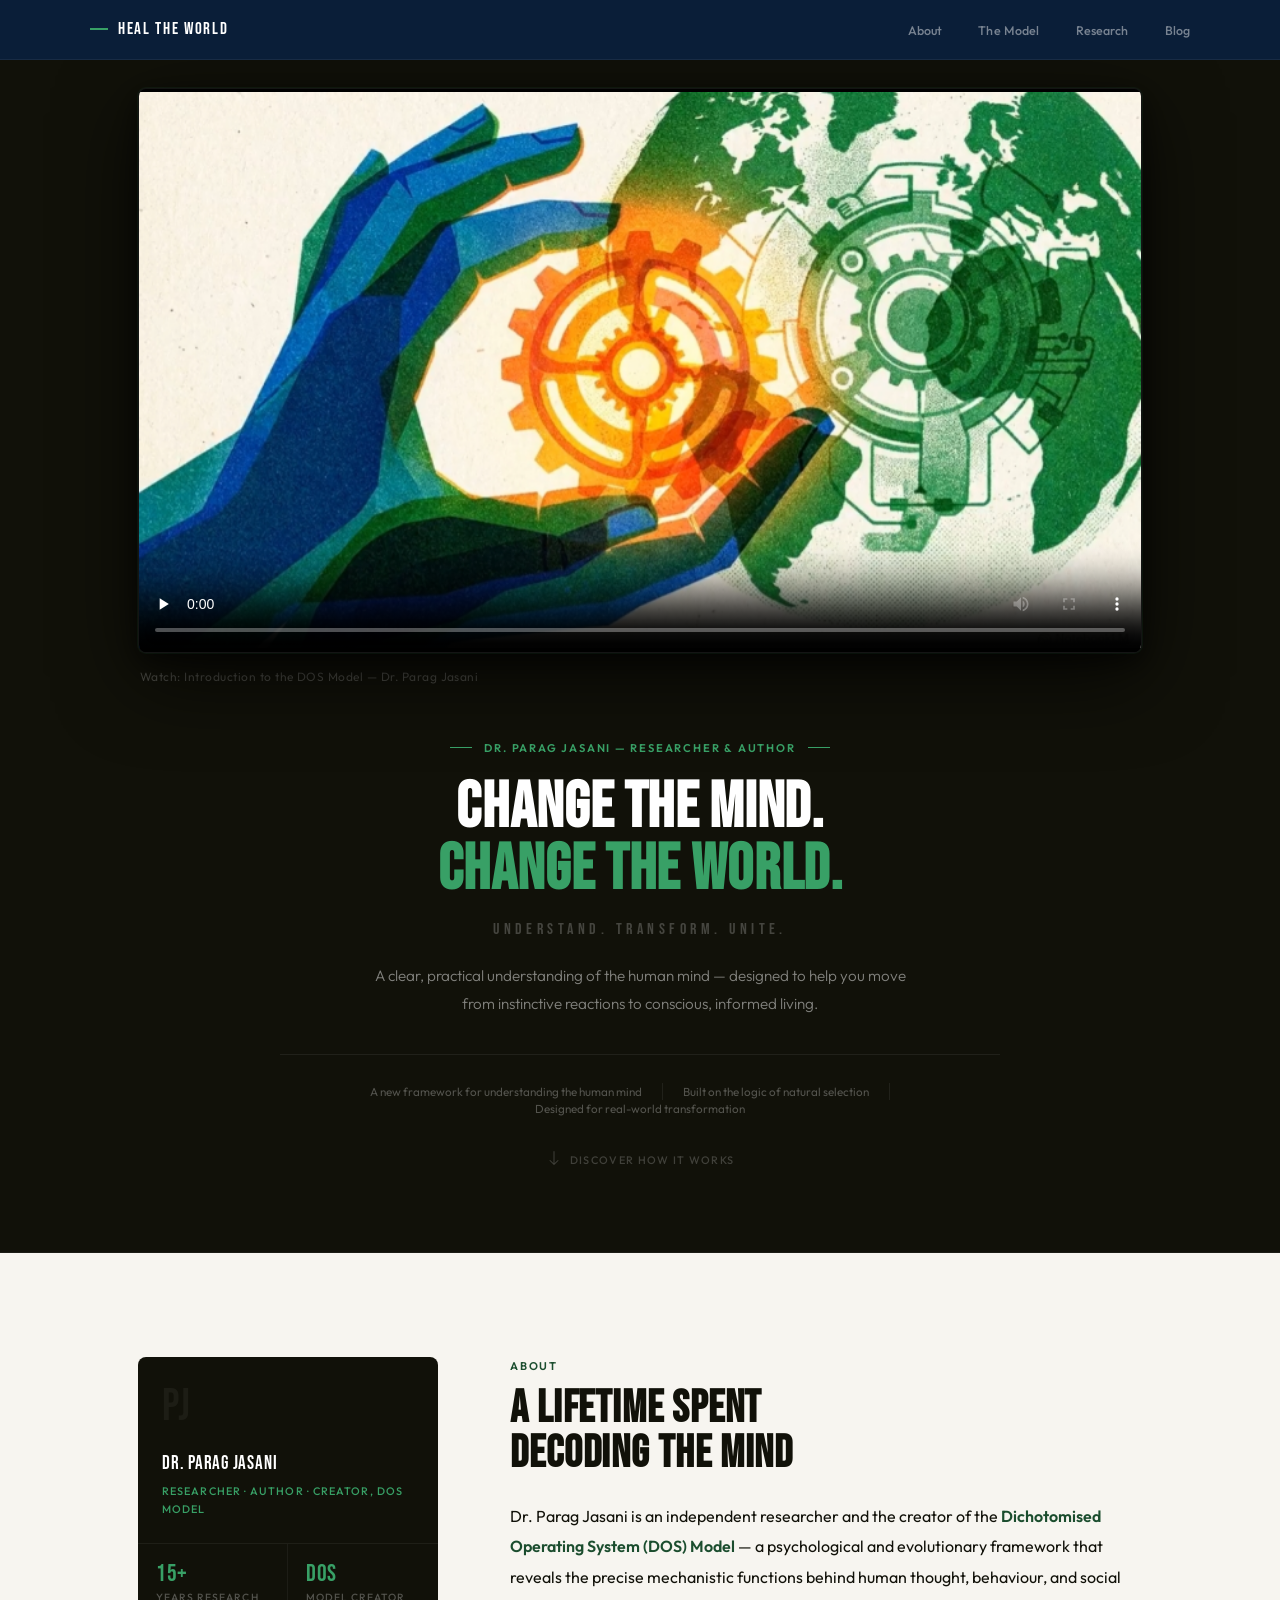
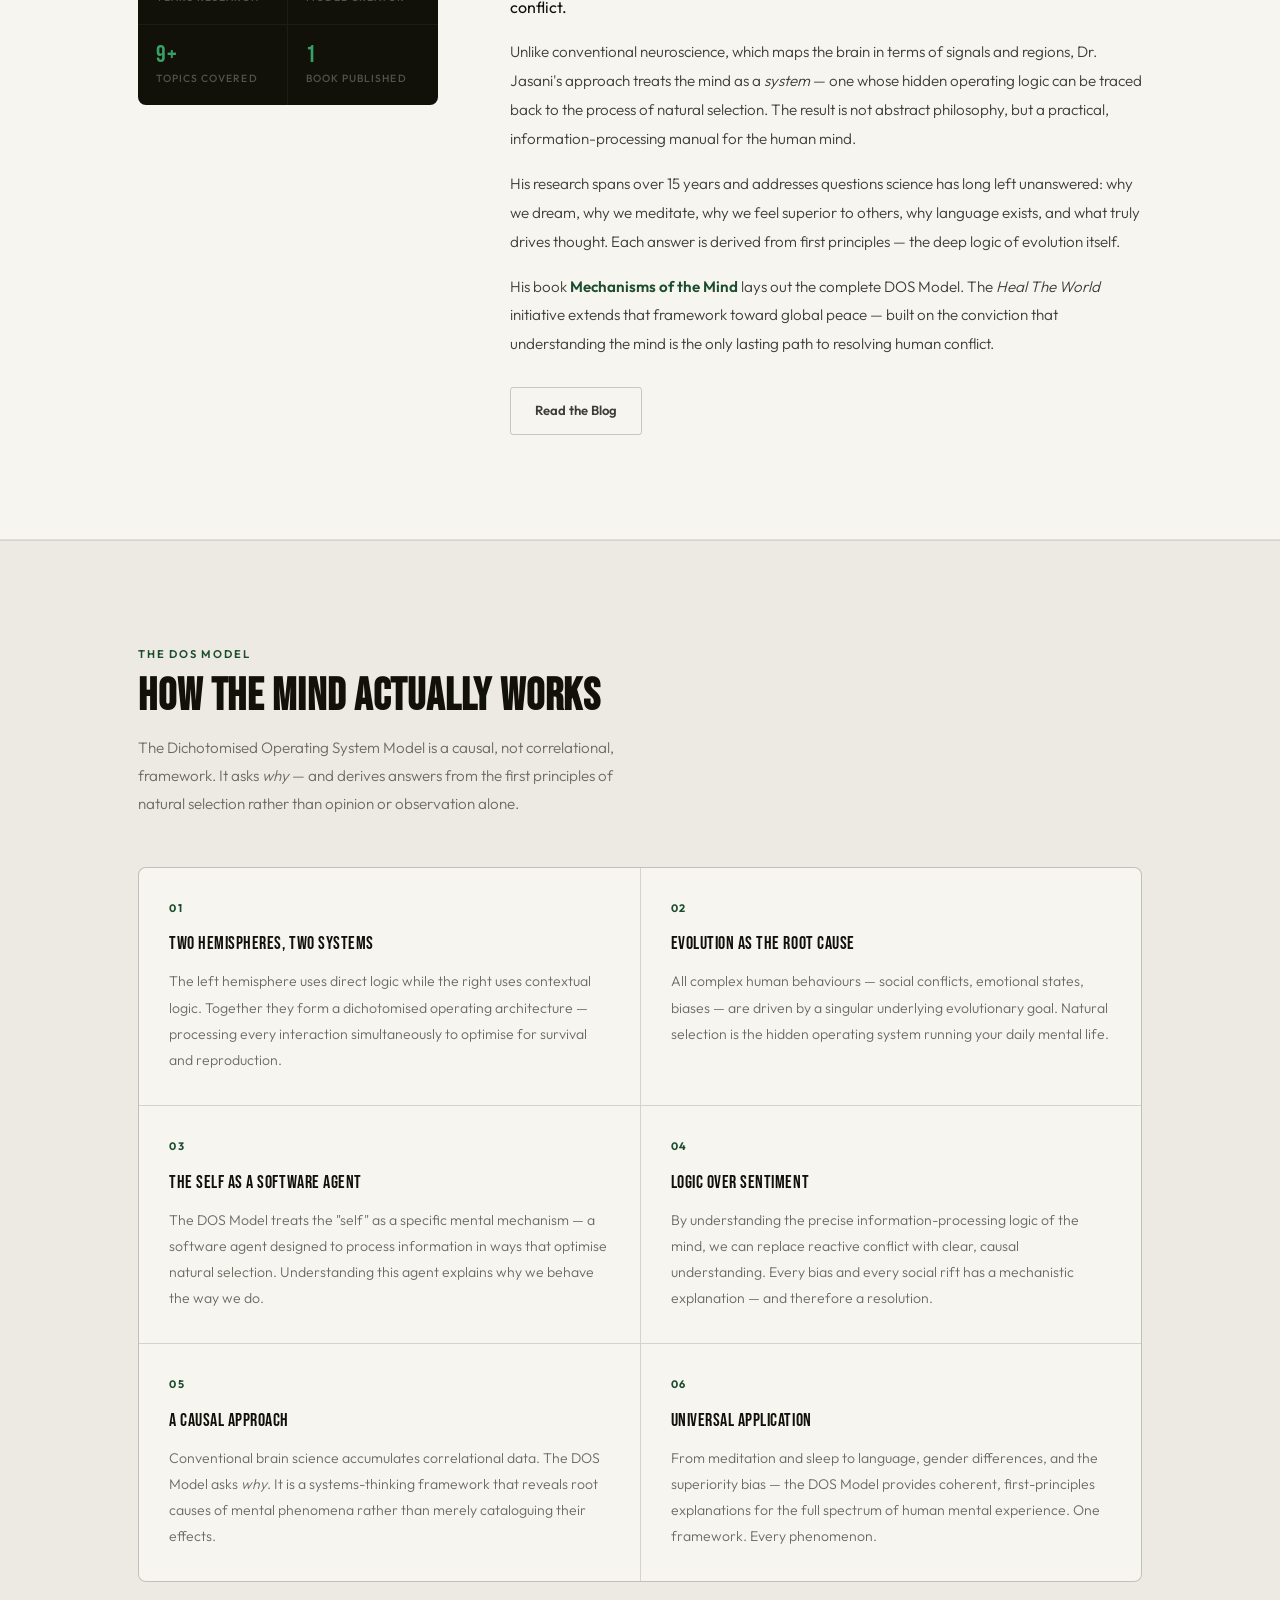
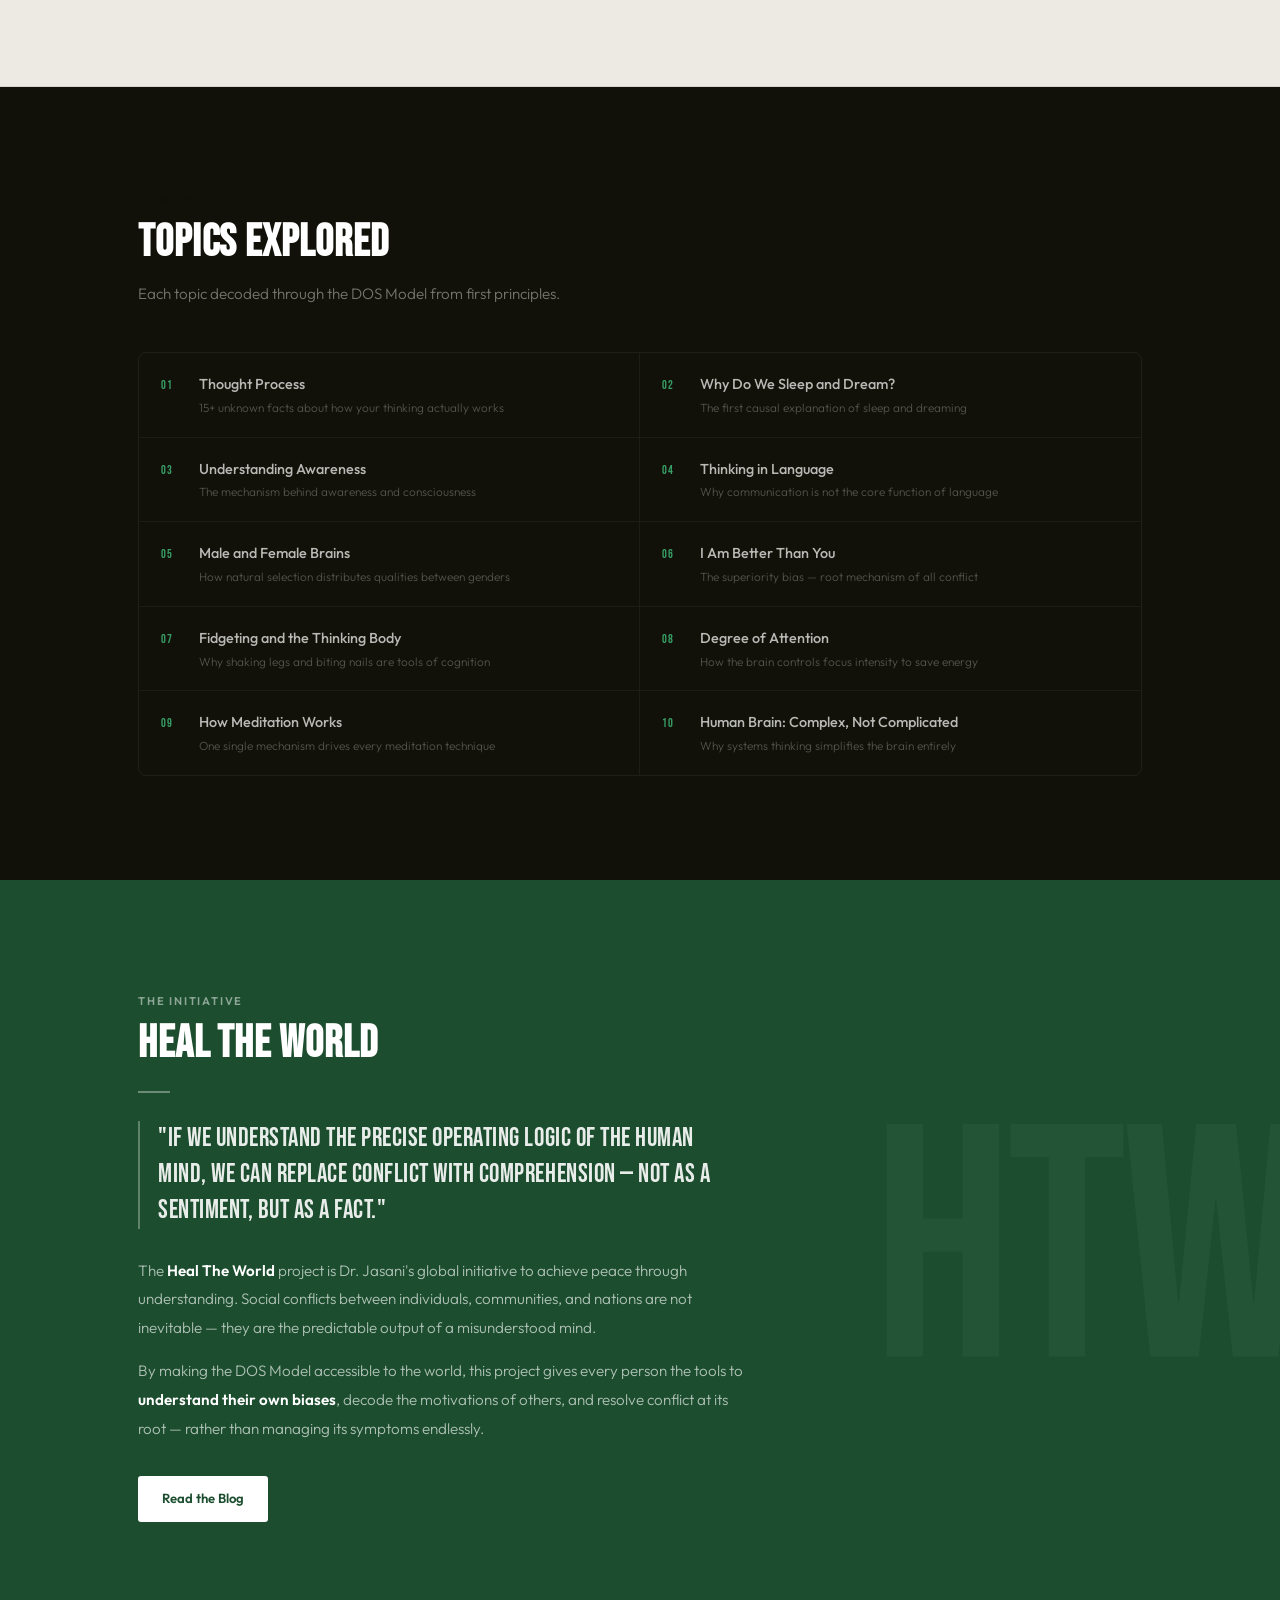
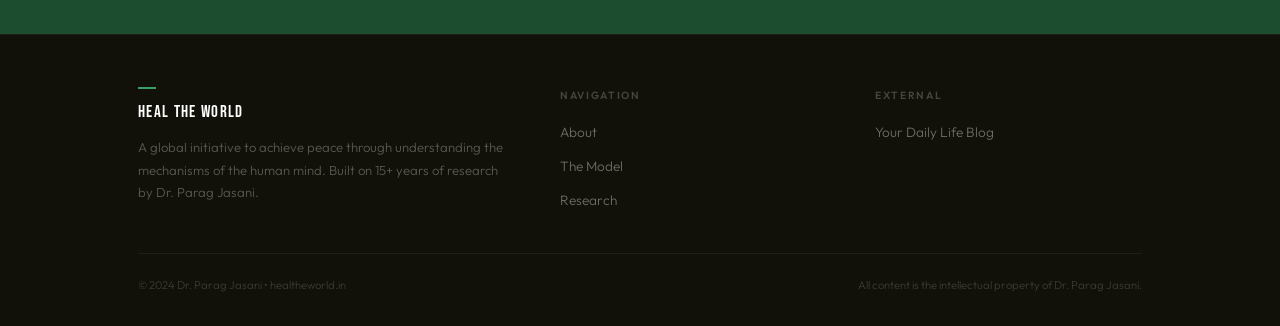
==== commit 64573252: "styyling" ====
--- a/index.html
+++ b/index.html
@@ -76,50 +76,8 @@
   <div class="container">
     <div class="hero__grid">
 
-      <!-- Left: text -->
-      <div class="hero__text">
-        <div class="hero__eyebrow fade-up">
-          <span class="hero__eyebrow-line"></span>
-          Dr. Parag Jasani — Researcher &amp; Author
-        </div>
-
-        <h1 id="hero-h1" class="hero__h1 fade-up">
-          Change the Mind.<br/>
-          <em>Change the World.</em>
-        </h1>
-
-        <p class="hero__tagline fade-up">Understand. Transform. Unite.</p>
-
-        <p class="hero__support fade-up">
-          A clear, practical understanding of the human mind — designed to help
-          you move from instinctive reactions to conscious, informed living.
-        </p>
-
-        <div class="hero__trust fade-up" role="list">
-          <div class="hero__trust-item" role="listitem">A new framework for understanding the human mind</div>
-          <div class="hero__trust-item" role="listitem">Built on the logic of natural selection</div>
-          <div class="hero__trust-item" role="listitem">Designed for real-world transformation</div>
-        </div>
-
-        <a href="#about" class="hero__scroll fade-up" aria-label="Scroll down">
-          <span class="hero__scroll-icon">
-            <svg width="16" height="16" viewBox="0 0 16 16" fill="currentColor" aria-hidden="true">
-              <path d="M8 1a.5.5 0 01.5.5v11.793l3.146-3.147a.5.5 0 01.708.708l-4 4a.5.5 0 01-.708 0l-4-4a.5.5 0 01.708-.708L7.5 13.293V1.5A.5.5 0 018 1z"/>
-            </svg>
-          </span>
-          Discover how it works
-        </a>
-      </div>
-
-      <!-- Right: video player -->
+      <!-- Top: video player — centre stage -->
       <div class="hero__video-wrap fade-up" aria-label="Introduction video">
-
-        <!-- ─────────────────────────────────────────────────
-             PLACEHOLDER VIDEO PLAYER
-             When you have the R2 file ID, replace the src
-             attribute below with the full URL, e.g.:
-             src="https://YOUR_R2_PUBLIC_URL/YOUR_VIDEO_FILE.mp4"
-        ──────────────────────────────────────────────────── -->
         <div class="hero__video-frame">
           <video
             id="hero-video"
@@ -133,11 +91,45 @@
             Your browser does not support HTML5 video.
           </video>
         </div>
-
         <p class="hero__video-caption">
-          Watch: Introduction to the DOS Model
+          Watch: Introduction to the DOS Model &mdash; Dr. Parag Jasani
         </p>
-
+      </div>
+
+      <!-- Bottom: text -->
+      <div class="hero__text">
+        <div class="hero__eyebrow fade-up">
+          <span class="hero__eyebrow-line"></span>
+          Dr. Parag Jasani — Researcher &amp; Author
+          <span class="hero__eyebrow-line"></span>
+        </div>
+
+        <h1 id="hero-h1" class="hero__h1 fade-up">
+          Change the Mind.<br/>
+          <em>Change the World.</em>
+        </h1>
+
+        <p class="hero__tagline fade-up">Understand. Transform. Unite.</p>
+
+        <p class="hero__support fade-up">
+          A clear, practical understanding of the human mind — designed to help
+          you move from instinctive reactions to conscious, informed living.
+        </p>
+
+        <div class="hero__trust fade-up" role="list">
+          <div class="hero__trust-item" role="listitem">A new framework for understanding the human mind</div>
+          <div class="hero__trust-item" role="listitem">Built on the logic of natural selection</div>
+          <div class="hero__trust-item" role="listitem">Designed for real-world transformation</div>
+        </div>
+
+        <a href="#about" class="hero__scroll fade-up" aria-label="Scroll down">
+          <span class="hero__scroll-icon">
+            <svg width="16" height="16" viewBox="0 0 16 16" fill="currentColor" aria-hidden="true">
+              <path d="M8 1a.5.5 0 01.5.5v11.793l3.146-3.147a.5.5 0 01.708.708l-4 4a.5.5 0 01-.708 0l-4-4a.5.5 0 01.708-.708L7.5 13.293V1.5A.5.5 0 018 1z"/>
+            </svg>
+          </span>
+          Discover how it works
+        </a>
       </div>
 
     </div>
--- a/styles.css
+++ b/styles.css
@@ -157,20 +157,21 @@
 /* ── HERO ─────────────────────────────────────────────── */
 .hero {
   background: var(--bg-dark);
-  padding: 110px 0 88px;
+  padding: 88px 0 80px;
   border-bottom: 1px solid rgba(255,255,255,0.05);
 }
 
 .hero__grid {
-  display: grid;
-  grid-template-columns: 1fr 1fr;
-  gap: 64px;
+  display: flex;
+  flex-direction: column;
   align-items: center;
+  gap: 52px;
 }
 
 .hero__eyebrow {
   display: flex;
   align-items: center;
+  justify-content: center;
   gap: 12px;
   font-family: var(--font-b);
   font-size: 0.7rem;
@@ -178,7 +179,7 @@
   letter-spacing: 0.16em;
   text-transform: uppercase;
   color: var(--green-bright);
-  margin-bottom: 24px;
+  margin-bottom: 20px;
 }
 
 .hero__eyebrow-line {
@@ -191,11 +192,12 @@
 
 .hero__h1 {
   font-family: var(--font-d);
-  font-size: clamp(3rem, 4.5vw, 5.2rem);
+  font-size: clamp(3rem, 5vw, 6rem);
   line-height: 0.97;
   color: var(--white);
   margin-bottom: 16px;
   letter-spacing: 0.01em;
+  text-align: center;
 }
 
 .hero__h1 em {
@@ -209,7 +211,8 @@
   letter-spacing: 0.28em;
   text-transform: uppercase;
   color: rgba(255,255,255,0.22);
-  margin-bottom: 22px;
+  margin-bottom: 18px;
+  text-align: center;
 }
 
 .hero__support {
@@ -218,13 +221,17 @@
   color: rgba(255,255,255,0.48);
   line-height: 1.85;
   margin-bottom: 36px;
-  max-width: 420px;
+  max-width: 560px;
+  margin-left: auto;
+  margin-right: auto;
+  text-align: center;
 }
 
 .hero__trust {
   padding-top: 28px;
   border-top: 1px solid rgba(255,255,255,0.07);
   display: flex;
+  justify-content: center;
   gap: 0;
   flex-wrap: wrap;
   margin-bottom: 32px;
@@ -243,7 +250,8 @@
 .hero__trust-item:last-child { border-right: none; margin-right: 0; padding-right: 0; }
 
 .hero__scroll {
-  display: inline-flex;
+  display: flex;
+  justify-content: center;
   align-items: center;
   gap: 8px;
   font-family: var(--font-b);
@@ -265,70 +273,48 @@
 
 /* ── HERO VIDEO PLAYER ─────────────────────────────────── */
 .hero__video-wrap {
+  width: 100%;
   display: flex;
   flex-direction: column;
-  gap: 12px;
+  gap: 14px;
 }
 
 .hero__video-frame {
   position: relative;
   width: 100%;
   aspect-ratio: 16 / 9;
-  background: #0a0f08;
+  background: #000;
   border-radius: var(--rl);
   overflow: hidden;
-  border: 1px solid rgba(255,255,255,0.07);
-  box-shadow: 0 20px 60px rgba(0,0,0,0.5);
+  border: 1px solid rgba(255,255,255,0.08);
+  box-shadow:
+    0 0 0 1px rgba(56,160,102,0.08),
+    0 24px 80px rgba(0,0,0,0.7),
+    0 8px 24px rgba(0,0,0,0.5);
 }
 
 .hero__video-frame video {
   width: 100%;
   height: 100%;
   display: block;
-  object-fit: cover;
+  object-fit: contain;
   accent-color: var(--green-bright);
 }
 
-.hero__video-placeholder {
-  position: absolute;
-  inset: 0;
-  display: flex;
-  flex-direction: column;
-  align-items: center;
-  justify-content: center;
-  gap: 16px;
-  background: linear-gradient(145deg, #0d130b 0%, #111a0d 100%);
-  pointer-events: none;
-}
-
-.hero__video-placeholder.hidden { display: none; }
-
-.hero__video-placeholder-icon {
-  width: 60px;
-  height: 60px;
-  border-radius: 50%;
-  border: 1px solid rgba(56,160,102,0.25);
-  display: flex;
-  align-items: center;
-  justify-content: center;
-  color: rgba(56,160,102,0.45);
-}
-
-.hero__video-placeholder span {
-  font-family: var(--font-b);
-  font-size: 0.7rem;
-  font-weight: 500;
-  letter-spacing: 0.12em;
-  text-transform: uppercase;
-  color: rgba(255,255,255,0.16);
-}
-
 .hero__video-caption {
   font-family: var(--font-b);
-  font-size: 0.72rem;
+  font-size: 0.75rem;
   font-weight: 400;
-  color: rgba(255,255,255,0.2);
+  color: rgba(255,255,255,0.25);
   letter-spacing: 0.04em;
+  text-align: left;
+  padding-left: 2px;
+}
+
+/* ── HERO TEXT (below video) ───────────────────────────── */
+.hero__text {
+  width: 100%;
+  max-width: 720px;
   text-align: center;
 }
 
@@ -766,9 +752,9 @@
 
 /* ── RESPONSIVE ────────────────────────────────────────── */
 @media (max-width: 960px) {
-  .hero__grid   { grid-template-columns: 1fr; gap: 44px; }
-  .hero__trust  { flex-direction: column; gap: 10px; }
-  .hero__trust-item { border-right: none; margin-right: 0; padding-right: 0; border-bottom: 1px solid rgba(255,255,255,0.06); padding-bottom: 10px; }
+  .hero__grid   { gap: 36px; }
+  .hero__trust  { flex-direction: column; gap: 10px; align-items: center; }
+  .hero__trust-item { border-right: none; margin-right: 0; padding-right: 0; border-bottom: 1px solid rgba(255,255,255,0.06); padding-bottom: 10px; text-align: center; }
   .hero__trust-item:last-child { border-bottom: none; padding-bottom: 0; }
   .about__grid  { grid-template-columns: 1fr; gap: 36px; }
   .about__left  { position: static; }
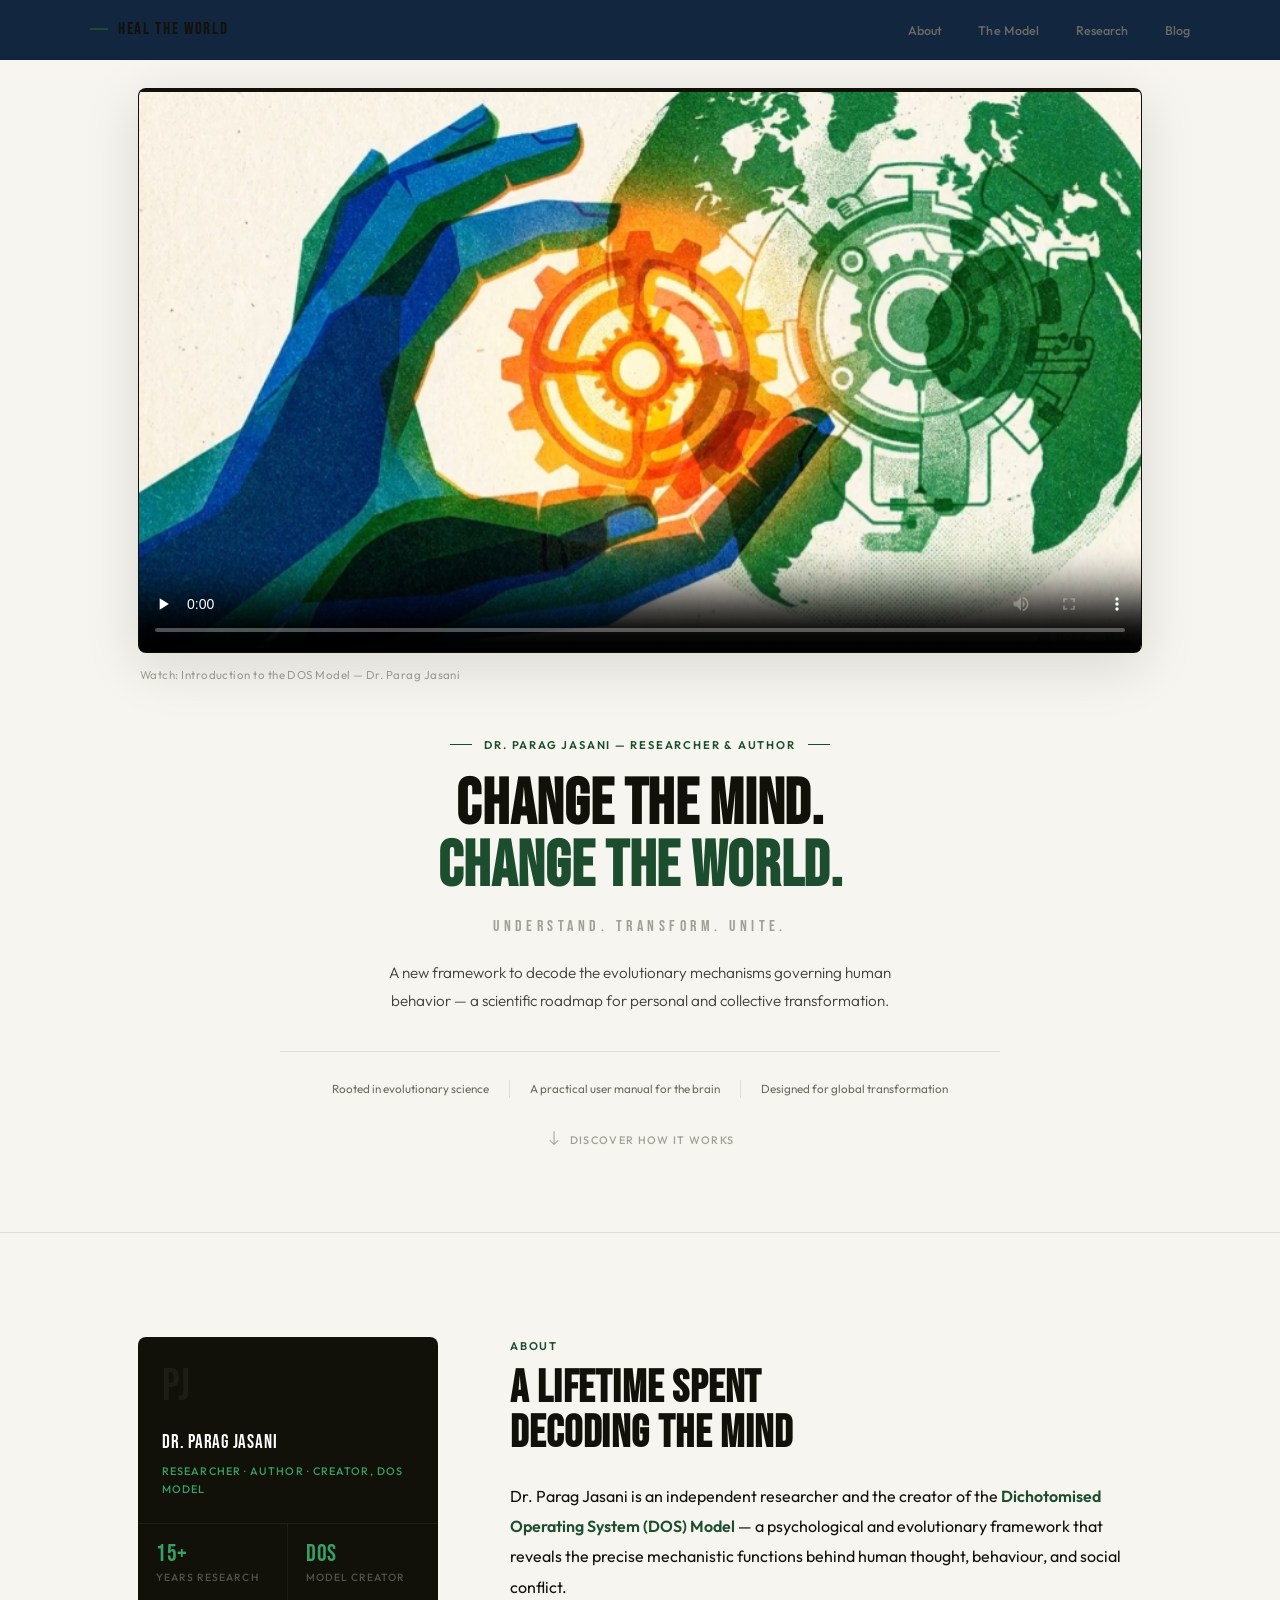
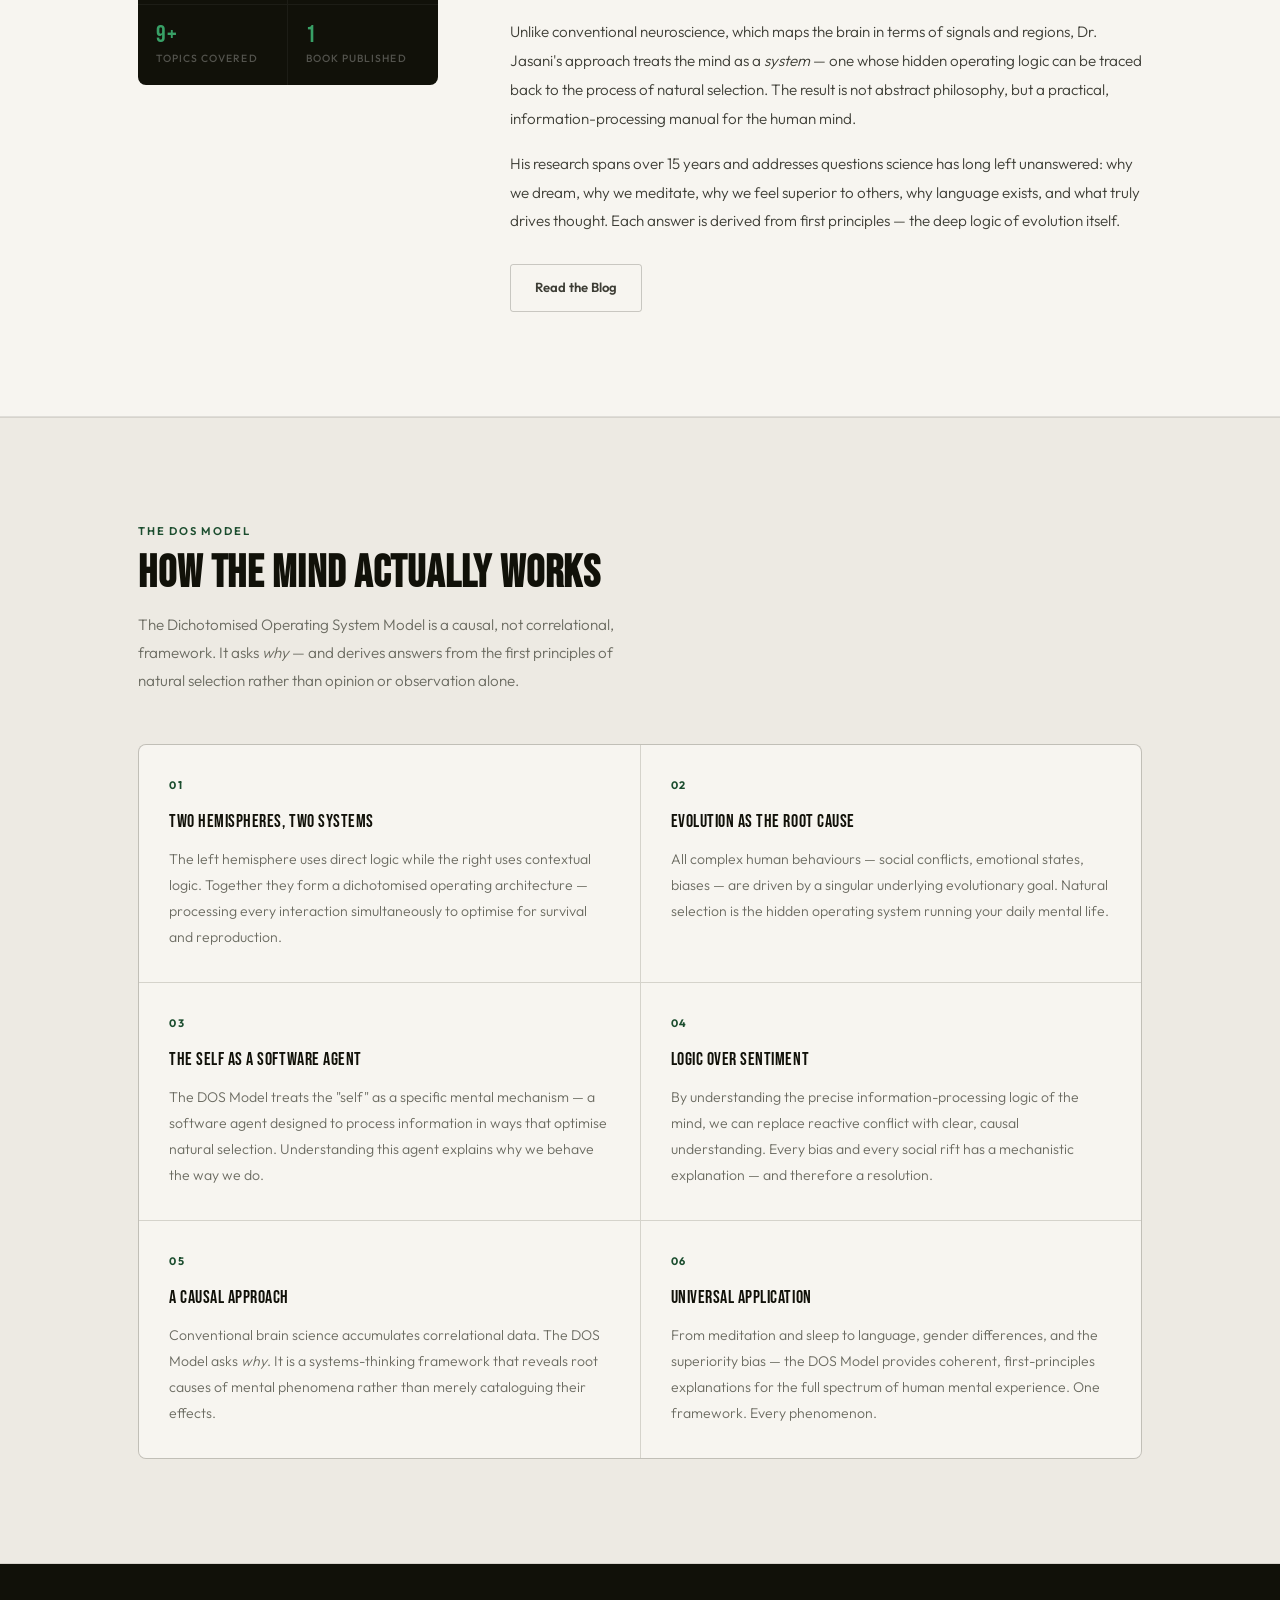
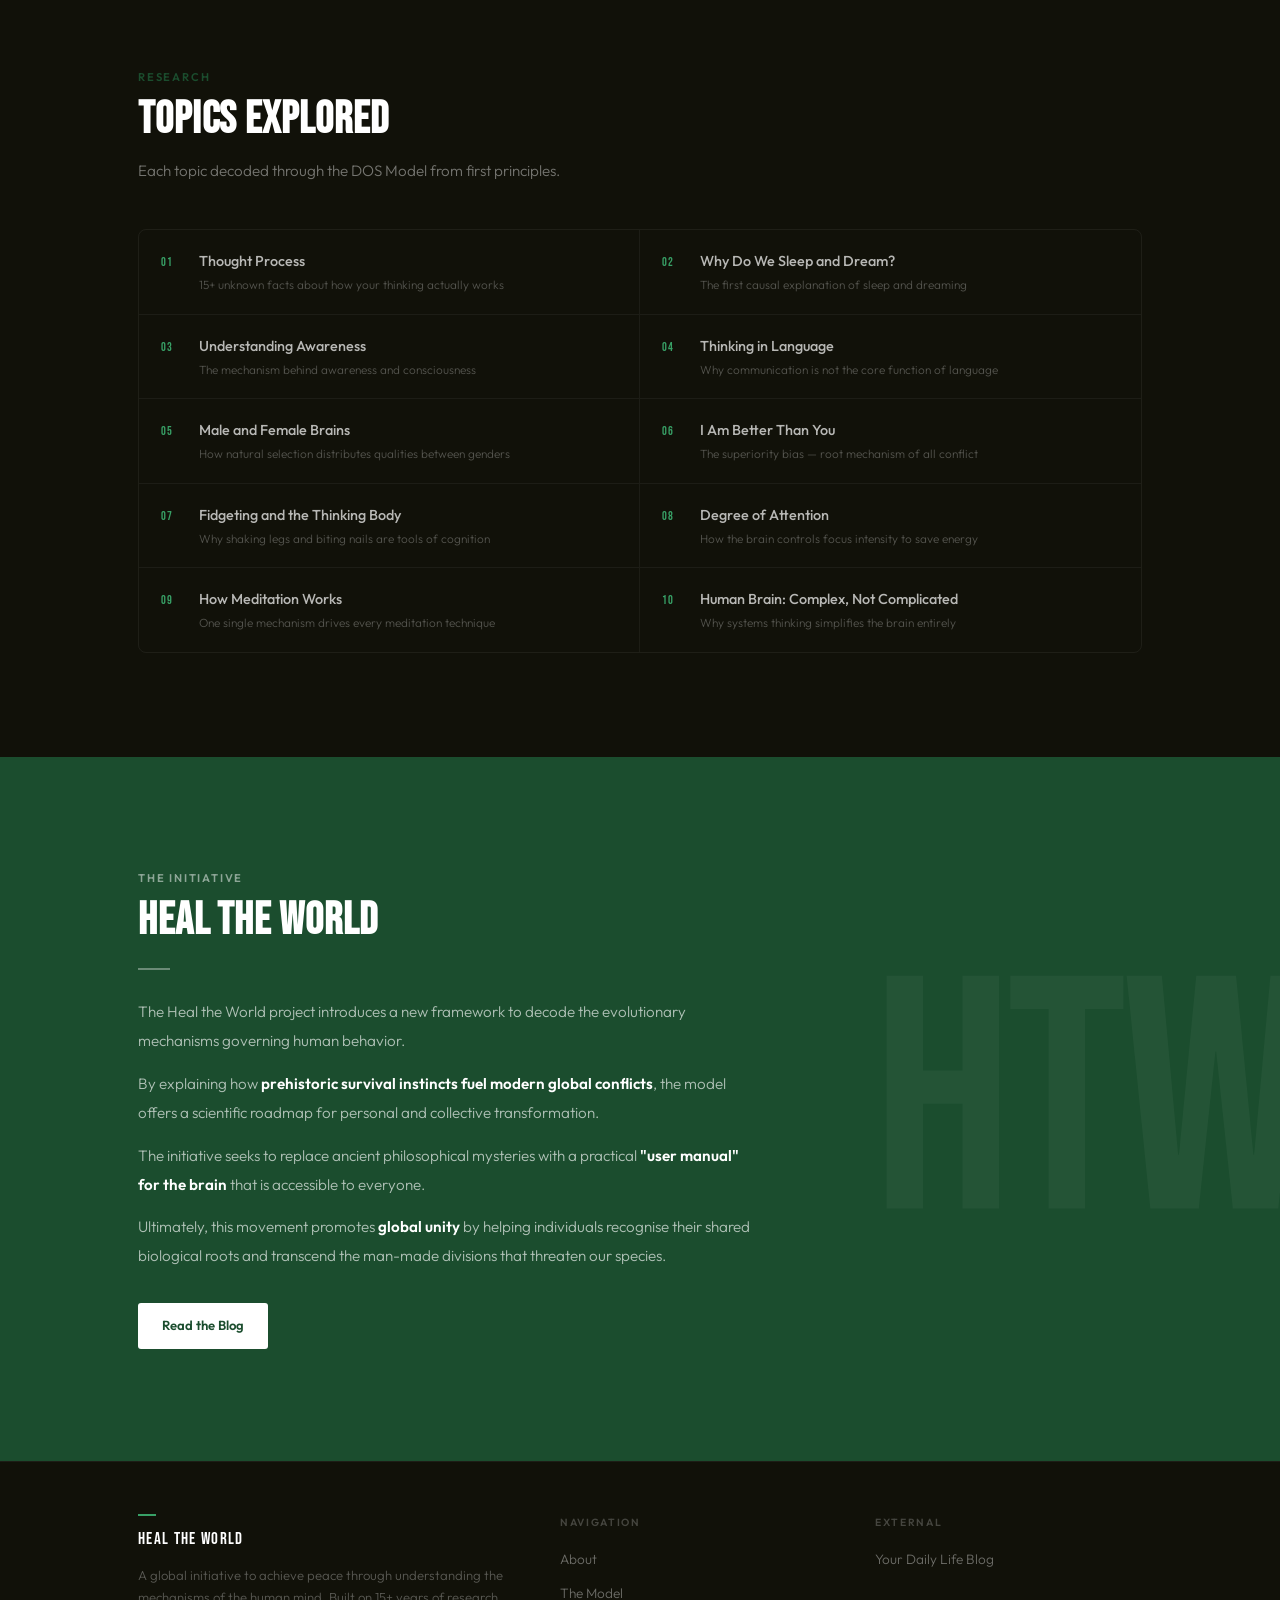
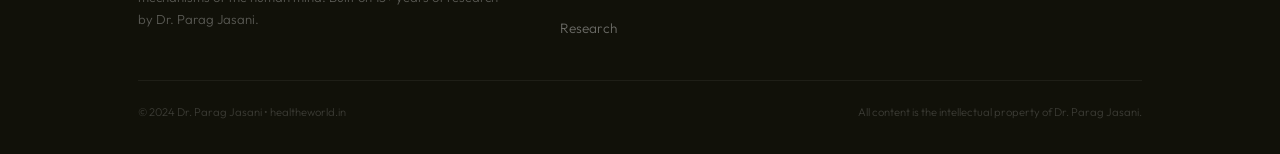
==== commit 75ff6334: "colouring" ====
--- a/index.html
+++ b/index.html
@@ -4,19 +4,19 @@
   <meta charset="UTF-8" />
   <meta name="viewport" content="width=device-width, initial-scale=1.0" />
   <title>Heal The World — Change the Mind. Change the World. | Dr. Parag Jasani</title>
-  <meta name="description" content="A clear, practical understanding of the human mind — designed to help you move from instinctive reactions to conscious, informed living. Dr. Parag Jasani's Heal The World initiative, built on the DOS Model and the logic of natural selection." />
-  <meta name="keywords" content="Parag Jasani, DOS Model, Dichotomised Operating System, human mind, natural selection, consciousness, heal the world, mechanisms of the mind, evolutionary psychology, thought process, meditation, awareness, world peace" />
+  <meta name="description" content="The Heal the World project introduces a new framework to decode the evolutionary mechanisms governing human behavior — a scientific roadmap for personal and collective transformation." />
+  <meta name="keywords" content="Parag Jasani, DOS Model, Dichotomised Operating System, human mind, natural selection, consciousness, heal the world, mechanisms of the mind, evolutionary psychology, global unity, world peace" />
   <meta name="author" content="Dr. Parag Jasani" />
   <link rel="canonical" href="https://healtheworld.in/" />
   <meta property="og:type"        content="website" />
   <meta property="og:title"       content="Heal The World — Change the Mind. Change the World." />
-  <meta property="og:description" content="A global initiative to achieve peace through understanding the human mind. Dr. Parag Jasani's DOS Model explained." />
+  <meta property="og:description" content="A new framework to decode the evolutionary mechanisms governing human behavior. A scientific roadmap for personal and collective transformation." />
   <meta property="og:url"         content="https://healtheworld.in/" />
   <meta property="og:site_name"   content="Heal The World" />
   <meta property="og:locale"      content="en_IN" />
   <meta name="twitter:card"        content="summary_large_image" />
   <meta name="twitter:title"       content="Heal The World — Change the Mind. Change the World." />
-  <meta name="twitter:description" content="Decoding the human mind through evolutionary psychology. A global initiative for peace." />
+  <meta name="twitter:description" content="Decoding evolutionary mechanisms governing human behavior. A global initiative for peace." />
   <script type="application/ld+json">
   {
     "@context": "https://schema.org",
@@ -60,8 +60,8 @@
       Heal The World
     </a>
     <ul class="nav__links" role="list">
-      <li><a href="#about"  class="nav__link">About</a></li>
-      <li><a href="#model"  class="nav__link">The Model</a></li>
+      <li><a href="#about"    class="nav__link">About</a></li>
+      <li><a href="#model"    class="nav__link">The Model</a></li>
       <li><a href="#research" class="nav__link">Research</a></li>
       <li><a href="https://www.yourdailylife.blog/" target="_blank" rel="noopener" class="nav__link">Blog</a></li>
     </ul>
@@ -70,13 +70,13 @@
 
 
 <!-- ════════════════════════════════════════
-     HERO
+     HERO — light background
 ════════════════════════════════════════ -->
 <section class="hero" aria-labelledby="hero-h1">
   <div class="container">
     <div class="hero__grid">
 
-      <!-- Top: video player — centre stage -->
+      <!-- Top: video — centre stage -->
       <div class="hero__video-wrap fade-up" aria-label="Introduction video">
         <div class="hero__video-frame">
           <video
@@ -91,12 +91,10 @@
             Your browser does not support HTML5 video.
           </video>
         </div>
-        <p class="hero__video-caption">
-          Watch: Introduction to the DOS Model &mdash; Dr. Parag Jasani
-        </p>
-      </div>
-
-      <!-- Bottom: text -->
+        <p class="hero__video-caption">Watch: Introduction to the DOS Model &mdash; Dr. Parag Jasani</p>
+      </div>
+
+      <!-- Bottom: text centred -->
       <div class="hero__text">
         <div class="hero__eyebrow fade-up">
           <span class="hero__eyebrow-line"></span>
@@ -112,14 +110,14 @@
         <p class="hero__tagline fade-up">Understand. Transform. Unite.</p>
 
         <p class="hero__support fade-up">
-          A clear, practical understanding of the human mind — designed to help
-          you move from instinctive reactions to conscious, informed living.
+          A new framework to decode the evolutionary mechanisms governing human
+          behavior — a scientific roadmap for personal and collective transformation.
         </p>
 
         <div class="hero__trust fade-up" role="list">
-          <div class="hero__trust-item" role="listitem">A new framework for understanding the human mind</div>
-          <div class="hero__trust-item" role="listitem">Built on the logic of natural selection</div>
-          <div class="hero__trust-item" role="listitem">Designed for real-world transformation</div>
+          <div class="hero__trust-item" role="listitem">Rooted in evolutionary science</div>
+          <div class="hero__trust-item" role="listitem">A practical user manual for the brain</div>
+          <div class="hero__trust-item" role="listitem">Designed for global transformation</div>
         </div>
 
         <a href="#about" class="hero__scroll fade-up" aria-label="Scroll down">
@@ -144,7 +142,6 @@
   <div class="container">
     <div class="about__grid">
 
-      <!-- Left panel -->
       <div class="about__left reveal">
         <div class="about__panel">
           <div class="about__panel-top">
@@ -173,7 +170,6 @@
         </div>
       </div>
 
-      <!-- Right content -->
       <div class="about__content">
         <div class="reveal">
           <div class="s-eyebrow">About</div>
@@ -195,15 +191,9 @@
           </p>
           <p class="reveal">
             His research spans over 15 years and addresses questions science has long
-            left unanswered: why we dream, why we meditate, why we feel superior to others,
-            why language exists, and what truly drives thought. Each answer is derived from
-            first principles — the deep logic of evolution itself.
-          </p>
-          <p class="reveal">
-            His book <strong>Mechanisms of the Mind</strong> lays out the complete DOS Model.
-            The <em>Heal The World</em> initiative extends that framework toward global peace —
-            built on the conviction that understanding the mind is the only lasting path to
-            resolving human conflict.
+            left unanswered: why we dream, why we meditate, why we feel superior to
+            others, why language exists, and what truly drives thought. Each answer is
+            derived from first principles — the deep logic of evolution itself.
           </p>
           <div class="about__actions reveal">
             <a href="https://www.yourdailylife.blog/" target="_blank" rel="noopener" class="btn btn--dark-outline">Read the Blog</a>
@@ -274,12 +264,11 @@
   <div class="container">
     <div class="topics__head">
       <div class="reveal">
-        <div class="s-eyebrow" style="color:var(--teal);">Research</div>
+        <div class="s-eyebrow">Research</div>
         <h2 id="topics-h2" class="s-title s-title--white">Topics explored</h2>
         <p class="s-body s-body--white">Each topic decoded through the DOS Model from first principles.</p>
       </div>
     </div>
-
     <ul class="topics__list" role="list">
       <li class="topic-item reveal"><span class="topic-item__n">01</span><div><div class="topic-item__title">Thought Process</div><div class="topic-item__sub">15+ unknown facts about how your thinking actually works</div></div></li>
       <li class="topic-item reveal"><span class="topic-item__n">02</span><div><div class="topic-item__title">Why Do We Sleep and Dream?</div><div class="topic-item__sub">The first causal explanation of sleep and dreaming</div></div></li>
@@ -309,20 +298,22 @@
 
       <div class="heal__rule reveal"></div>
 
-      <blockquote class="heal__quote reveal">
-        "If we understand the precise operating logic of the human mind, we can replace
-        conflict with comprehension — not as a sentiment, but as a fact."
-      </blockquote>
-
       <p class="heal__body reveal">
-        The <strong>Heal The World</strong> project is Dr. Jasani's global initiative to
-        achieve peace through understanding. Social conflicts between individuals, communities,
-        and nations are not inevitable — they are the predictable output of a misunderstood mind.
+        The Heal the World project introduces a new framework to decode the evolutionary
+        mechanisms governing human behavior.
       </p>
       <p class="heal__body reveal">
-        By making the DOS Model accessible to the world, this project gives every person the
-        tools to <strong>understand their own biases</strong>, decode the motivations of others,
-        and resolve conflict at its root — rather than managing its symptoms endlessly.
+        By explaining how <strong>prehistoric survival instincts fuel modern global conflicts</strong>,
+        the model offers a scientific roadmap for personal and collective transformation.
+      </p>
+      <p class="heal__body reveal">
+        The initiative seeks to replace ancient philosophical mysteries with a practical
+        <strong>"user manual" for the brain</strong> that is accessible to everyone.
+      </p>
+      <p class="heal__body reveal">
+        Ultimately, this movement promotes <strong>global unity</strong> by helping individuals
+        recognise their shared biological roots and transcend the man-made divisions
+        that threaten our species.
       </p>
 
       <div class="heal__actions reveal">
--- a/styles.css
+++ b/styles.css
@@ -66,8 +66,8 @@
   top: 0; left: 0; right: 0;
   z-index: 900;
   height: 60px;
-  background: var(--bg-dark);
-  border-bottom: 1px solid rgba(255,255,255,0.06);
+  background: var(--bg);
+  border-bottom: 1px solid var(--border);
   padding: 0 48px;
 }
 
@@ -85,7 +85,7 @@
   font-family: var(--font-d);
   font-size: 1.05rem;
   letter-spacing: 0.1em;
-  color: var(--white);
+  color: var(--text);
   display: flex;
   align-items: center;
   gap: 10px;
@@ -95,7 +95,7 @@
   display: block;
   width: 18px;
   height: 2px;
-  background: var(--green-bright);
+  background: var(--green);
   flex-shrink: 0;
 }
 
@@ -109,13 +109,13 @@
   font-family: var(--font-b);
   font-size: 0.78rem;
   font-weight: 500;
-  color: rgba(255,255,255,0.45);
+  color: var(--text-muted);
   letter-spacing: 0.01em;
   transition: color var(--t);
 }
 
 .nav__link:hover,
-.nav__link.active { color: var(--white); }
+.nav__link.active { color: var(--green); }
 
 .nav__cta { display: none; }
 
@@ -156,9 +156,9 @@
 
 /* ── HERO ─────────────────────────────────────────────── */
 .hero {
-  background: var(--bg-dark);
+  background: var(--bg);
   padding: 88px 0 80px;
-  border-bottom: 1px solid rgba(255,255,255,0.05);
+  border-bottom: 1px solid var(--border);
 }
 
 .hero__grid {
@@ -178,7 +178,7 @@
   font-weight: 600;
   letter-spacing: 0.16em;
   text-transform: uppercase;
-  color: var(--green-bright);
+  color: var(--green);
   margin-bottom: 20px;
 }
 
@@ -186,7 +186,7 @@
   display: block;
   width: 22px;
   height: 1px;
-  background: var(--green-bright);
+  background: var(--green);
   flex-shrink: 0;
 }
 
@@ -194,7 +194,7 @@
   font-family: var(--font-d);
   font-size: clamp(3rem, 5vw, 6rem);
   line-height: 0.97;
-  color: var(--white);
+  color: var(--text);
   margin-bottom: 16px;
   letter-spacing: 0.01em;
   text-align: center;
@@ -202,7 +202,7 @@
 
 .hero__h1 em {
   font-style: normal;
-  color: var(--green-bright);
+  color: var(--green);
 }
 
 .hero__tagline {
@@ -210,7 +210,7 @@
   font-size: 1rem;
   letter-spacing: 0.28em;
   text-transform: uppercase;
-  color: rgba(255,255,255,0.22);
+  color: var(--text-dim);
   margin-bottom: 18px;
   text-align: center;
 }
@@ -218,7 +218,7 @@
 .hero__support {
   font-size: 0.95rem;
   font-weight: 300;
-  color: rgba(255,255,255,0.48);
+  color: var(--text-2);
   line-height: 1.85;
   margin-bottom: 36px;
   max-width: 560px;
@@ -229,7 +229,7 @@
 
 .hero__trust {
   padding-top: 28px;
-  border-top: 1px solid rgba(255,255,255,0.07);
+  border-top: 1px solid var(--border);
   display: flex;
   justify-content: center;
   gap: 0;
@@ -240,10 +240,10 @@
 .hero__trust-item {
   font-size: 0.73rem;
   font-weight: 400;
-  color: rgba(255,255,255,0.28);
+  color: var(--text-muted);
   padding-right: 20px;
   margin-right: 20px;
-  border-right: 1px solid rgba(255,255,255,0.07);
+  border-right: 1px solid var(--border);
   line-height: 1.5;
 }
 
@@ -259,11 +259,11 @@
   font-weight: 500;
   letter-spacing: 0.12em;
   text-transform: uppercase;
-  color: rgba(255,255,255,0.2);
+  color: var(--text-dim);
   cursor: pointer;
   transition: color var(--t);
 }
-.hero__scroll:hover { color: var(--green-bright); }
+.hero__scroll:hover { color: var(--green); }
 .hero__scroll-icon  { animation: nudge 2.4s ease infinite; }
 
 @keyframes nudge {
@@ -276,21 +276,18 @@
   width: 100%;
   display: flex;
   flex-direction: column;
-  gap: 14px;
+  gap: 12px;
 }
 
 .hero__video-frame {
   position: relative;
   width: 100%;
   aspect-ratio: 16 / 9;
-  background: #000;
+  background: var(--bg-dark);
   border-radius: var(--rl);
   overflow: hidden;
-  border: 1px solid rgba(255,255,255,0.08);
-  box-shadow:
-    0 0 0 1px rgba(56,160,102,0.08),
-    0 24px 80px rgba(0,0,0,0.7),
-    0 8px 24px rgba(0,0,0,0.5);
+  border: 1px solid var(--border);
+  box-shadow: 0 12px 56px rgba(17,17,9,0.13);
 }
 
 .hero__video-frame video {
@@ -298,14 +295,14 @@
   height: 100%;
   display: block;
   object-fit: contain;
-  accent-color: var(--green-bright);
+  accent-color: var(--green);
 }
 
 .hero__video-caption {
   font-family: var(--font-b);
-  font-size: 0.75rem;
+  font-size: 0.72rem;
   font-weight: 400;
-  color: rgba(255,255,255,0.25);
+  color: var(--text-dim);
   letter-spacing: 0.04em;
   text-align: left;
   padding-left: 2px;
@@ -754,7 +751,7 @@
 @media (max-width: 960px) {
   .hero__grid   { gap: 36px; }
   .hero__trust  { flex-direction: column; gap: 10px; align-items: center; }
-  .hero__trust-item { border-right: none; margin-right: 0; padding-right: 0; border-bottom: 1px solid rgba(255,255,255,0.06); padding-bottom: 10px; text-align: center; }
+  .hero__trust-item { border-right: none; margin-right: 0; padding-right: 0; border-bottom: 1px solid var(--border); padding-bottom: 10px; text-align: center; }
   .hero__trust-item:last-child { border-bottom: none; padding-bottom: 0; }
   .about__grid  { grid-template-columns: 1fr; gap: 36px; }
   .about__left  { position: static; }
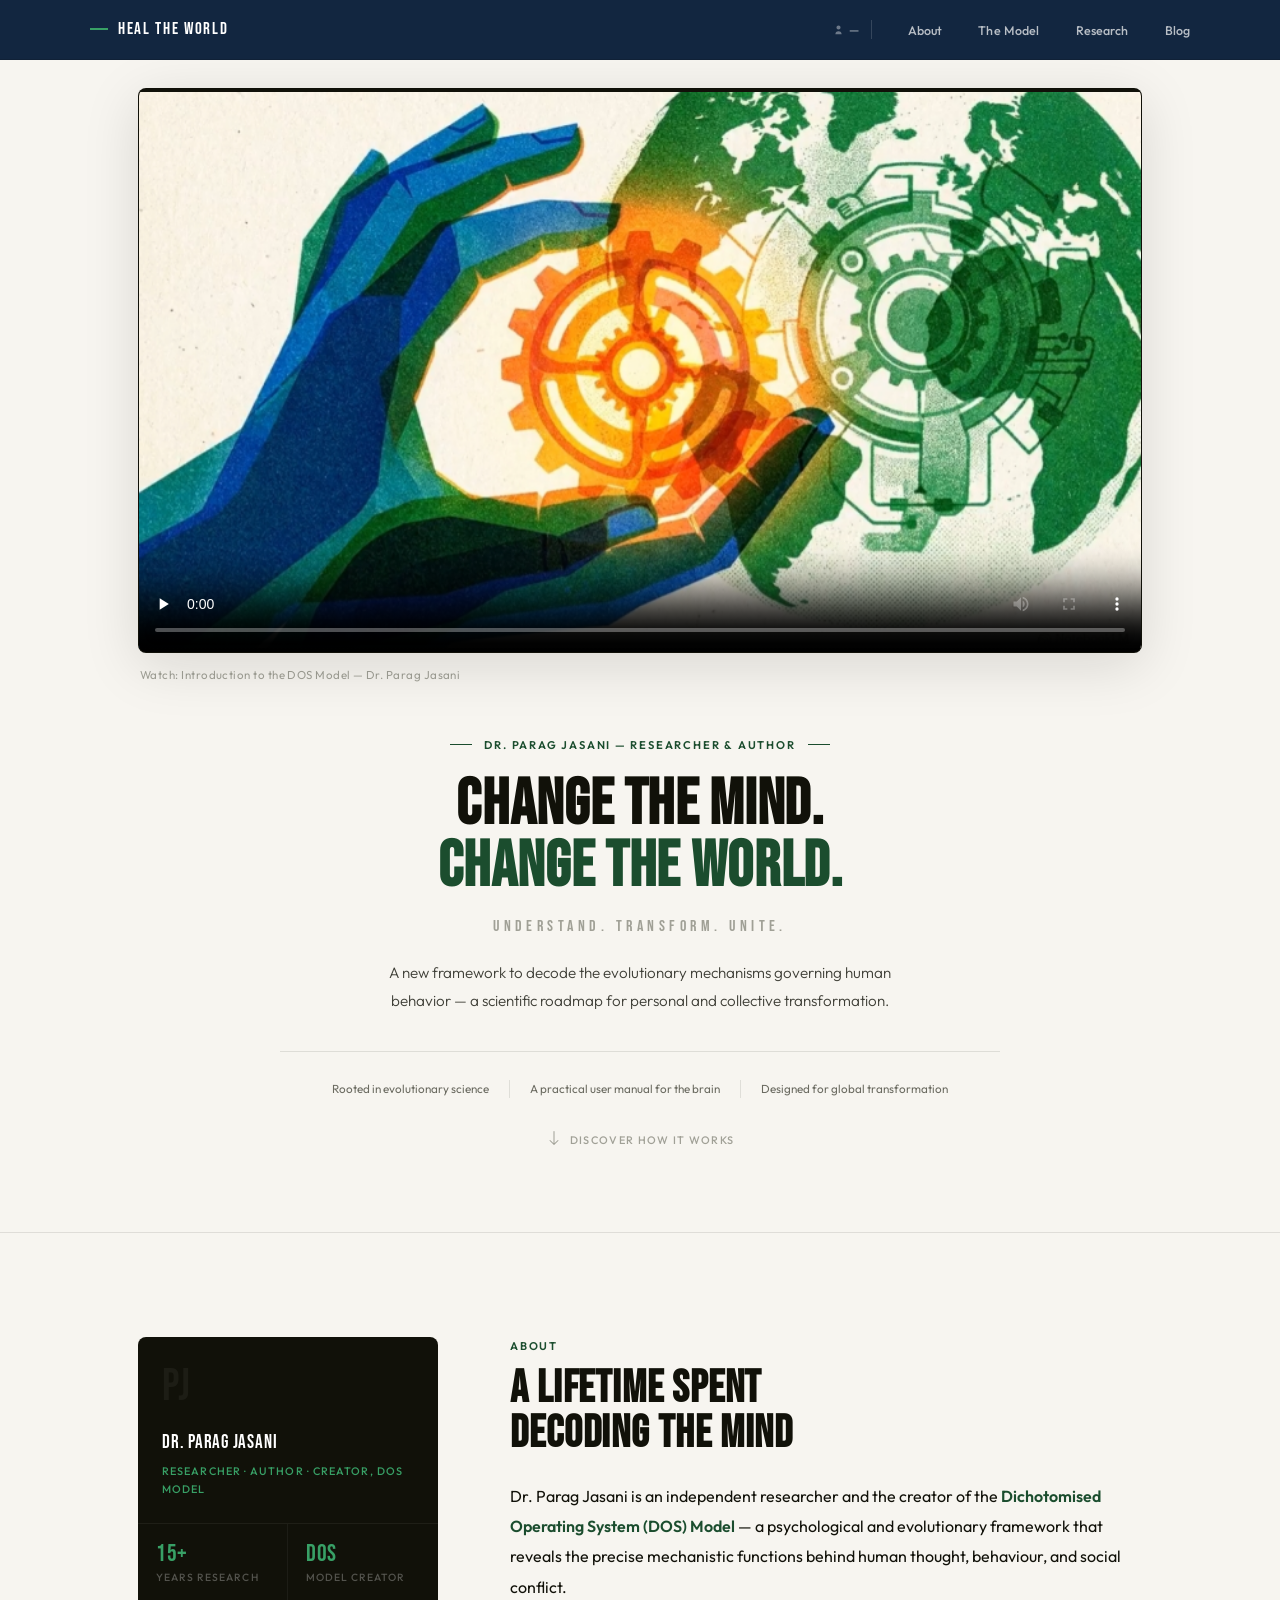
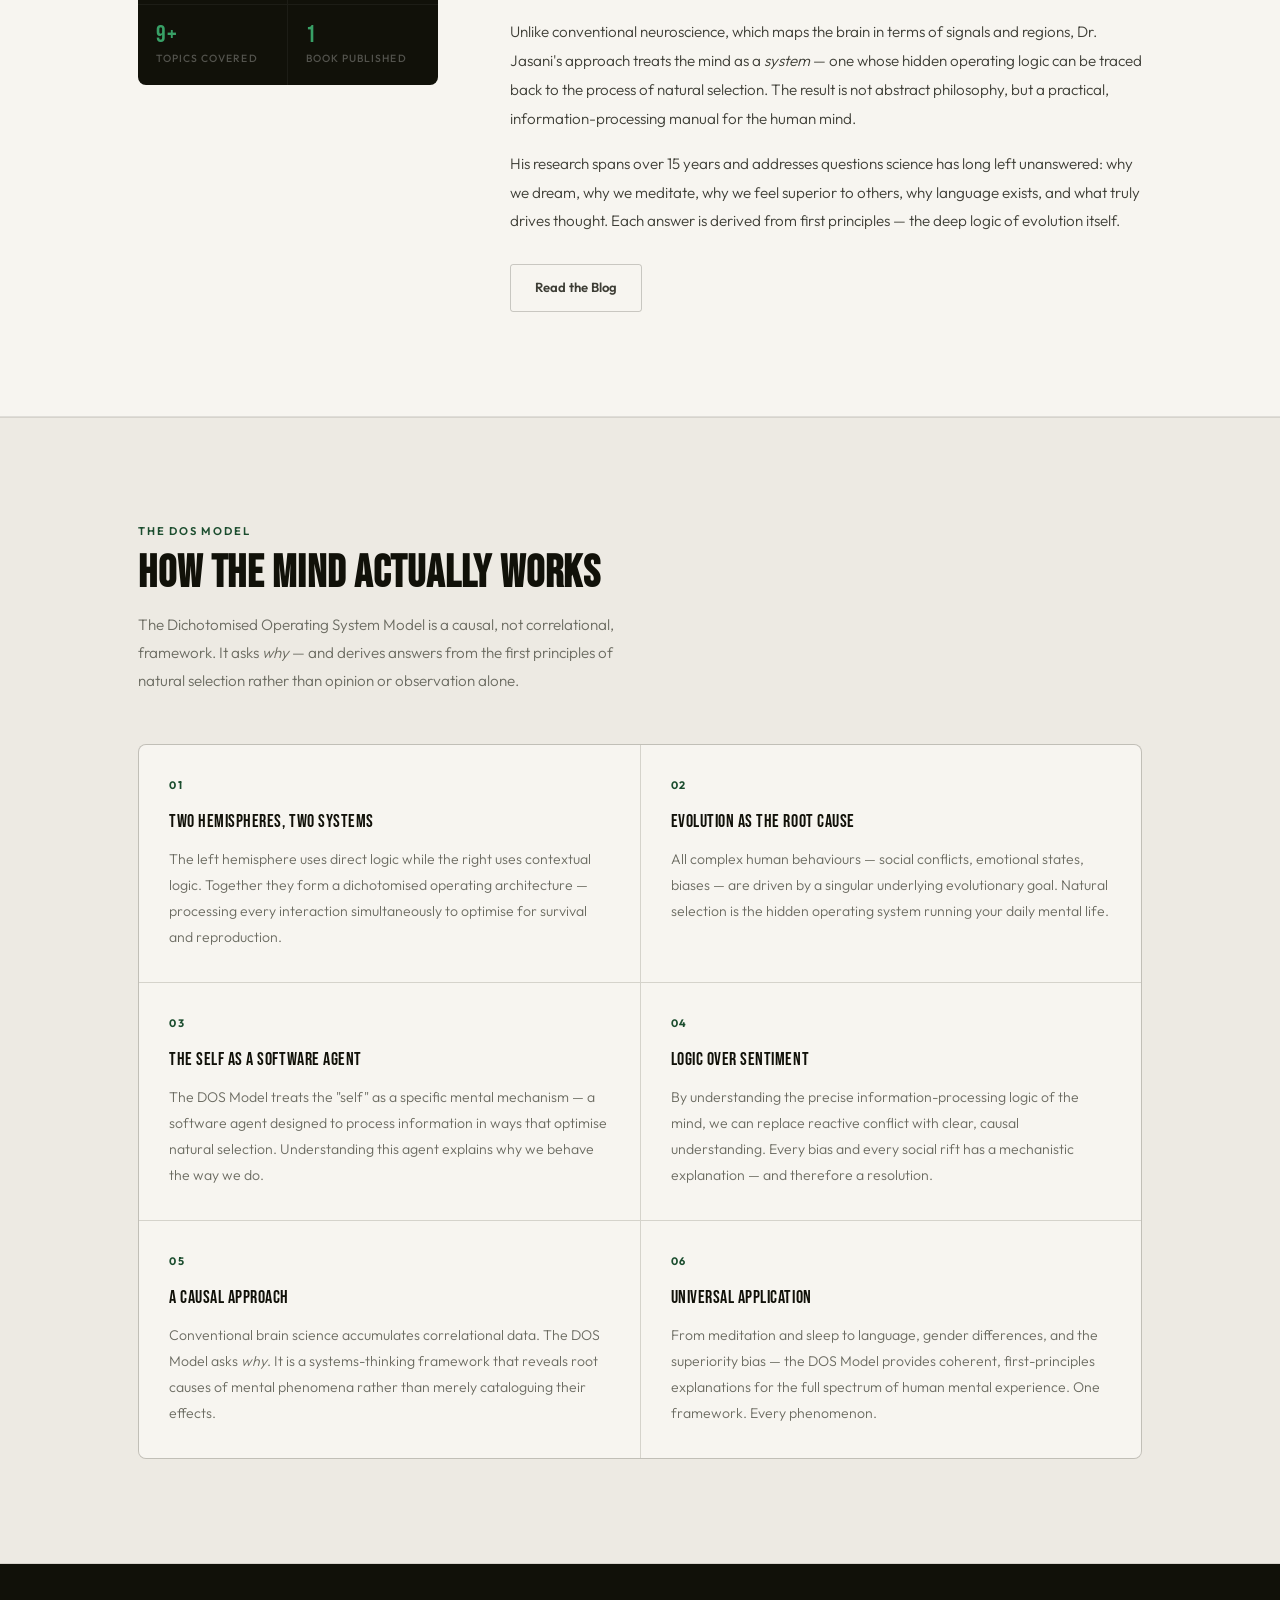
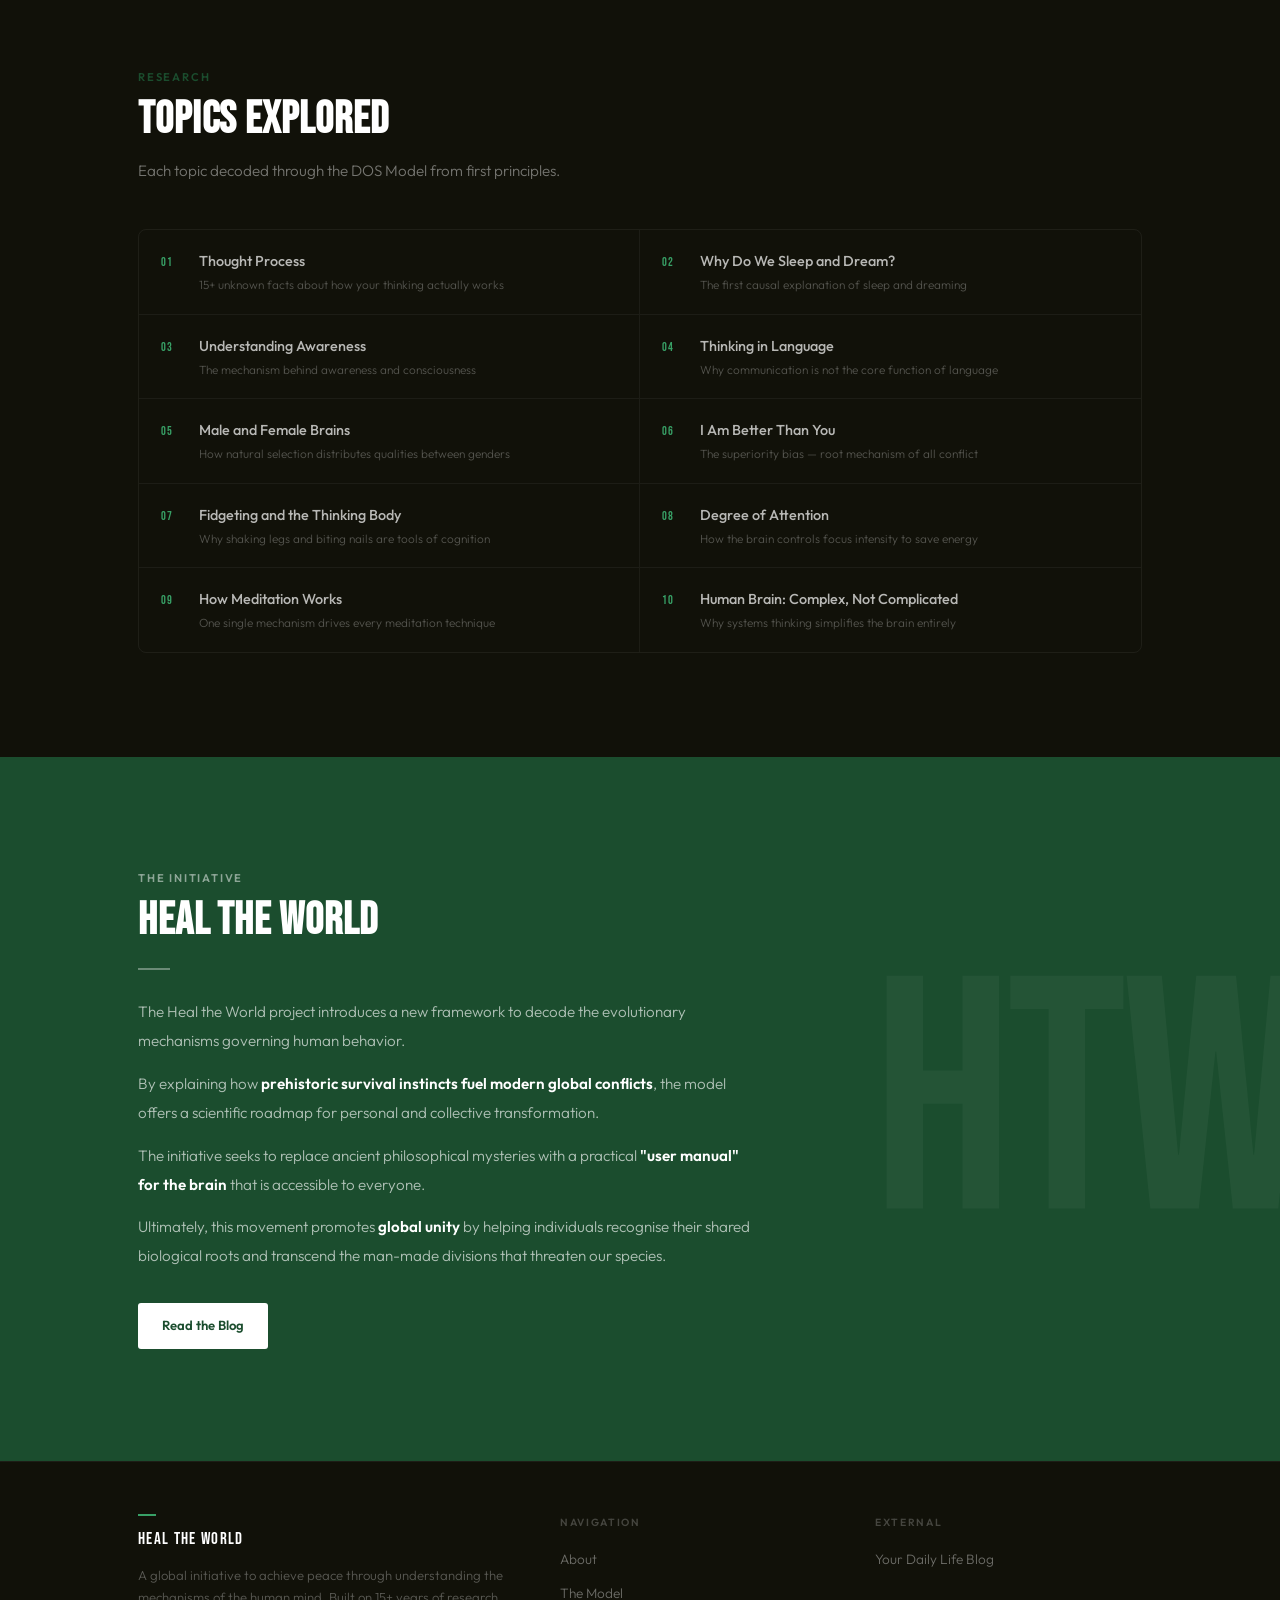
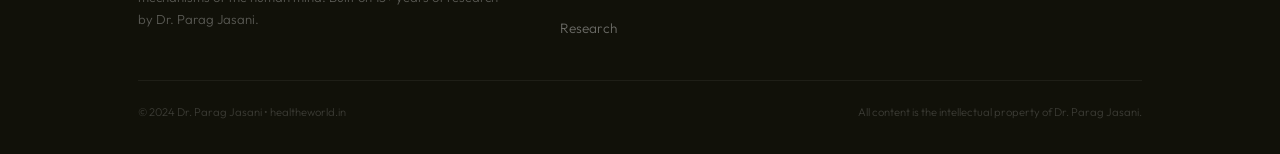
==== commit a715affc: "added counter, fixed header" ====
--- a/index.html
+++ b/index.html
@@ -60,6 +60,10 @@
       Heal The World
     </a>
     <ul class="nav__links" role="list">
+      <li class="nav__visitors" aria-label="Visitor count">
+        <svg width="11" height="11" viewBox="0 0 16 16" fill="currentColor" aria-hidden="true" style="opacity:0.7"><path d="M8 8a3 3 0 100-6 3 3 0 000 6zm4.5 7a4.5 4.5 0 10-9 0h9z"/></svg>
+        <span id="visitor-count">—</span>
+      </li>
       <li><a href="#about"    class="nav__link">About</a></li>
       <li><a href="#model"    class="nav__link">The Model</a></li>
       <li><a href="#research" class="nav__link">Research</a></li>
@@ -361,5 +365,14 @@
 </footer>
 
 <script src="main.js"></script>
+<script>
+  fetch('https://htw-visitor-counter.vihaanimproves.workers.dev/')
+    .then(function(r) { return r.json(); })
+    .then(function(data) {
+      var el = document.getElementById('visitor-count');
+      if (el) el.textContent = data.count.toLocaleString();
+    })
+    .catch(function() {});
+</script>
 </body>
 </html>
--- a/styles.css
+++ b/styles.css
@@ -66,8 +66,8 @@
   top: 0; left: 0; right: 0;
   z-index: 900;
   height: 60px;
-  background: var(--bg);
-  border-bottom: 1px solid var(--border);
+  background: var(--green);
+  border-bottom: 1px solid rgba(0,0,0,0.15);
   padding: 0 48px;
 }
 
@@ -85,7 +85,7 @@
   font-family: var(--font-d);
   font-size: 1.05rem;
   letter-spacing: 0.1em;
-  color: var(--text);
+  color: var(--white);
   display: flex;
   align-items: center;
   gap: 10px;
@@ -95,7 +95,7 @@
   display: block;
   width: 18px;
   height: 2px;
-  background: var(--green);
+  background: var(--green-bright);
   flex-shrink: 0;
 }
 
@@ -109,13 +109,26 @@
   font-family: var(--font-b);
   font-size: 0.78rem;
   font-weight: 500;
-  color: var(--text-muted);
+  color: rgba(255,255,255,0.7);
   letter-spacing: 0.01em;
   transition: color var(--t);
 }
 
 .nav__link:hover,
-.nav__link.active { color: var(--green); }
+.nav__link.active { color: var(--white); }
+
+.nav__visitors {
+  display: flex;
+  align-items: center;
+  gap: 5px;
+  font-family: var(--font-b);
+  font-size: 0.75rem;
+  font-weight: 500;
+  color: rgba(255,255,255,0.55);
+  padding-right: 12px;
+  border-right: 1px solid rgba(255,255,255,0.15);
+  letter-spacing: 0.02em;
+}
 
 .nav__cta { display: none; }
 
@@ -753,6 +766,7 @@
   .hero__trust  { flex-direction: column; gap: 10px; align-items: center; }
   .hero__trust-item { border-right: none; margin-right: 0; padding-right: 0; border-bottom: 1px solid var(--border); padding-bottom: 10px; text-align: center; }
   .hero__trust-item:last-child { border-bottom: none; padding-bottom: 0; }
+  .nav__visitors { display: none; }
   .about__grid  { grid-template-columns: 1fr; gap: 36px; }
   .about__left  { position: static; }
   .model__list  { grid-template-columns: 1fr; }
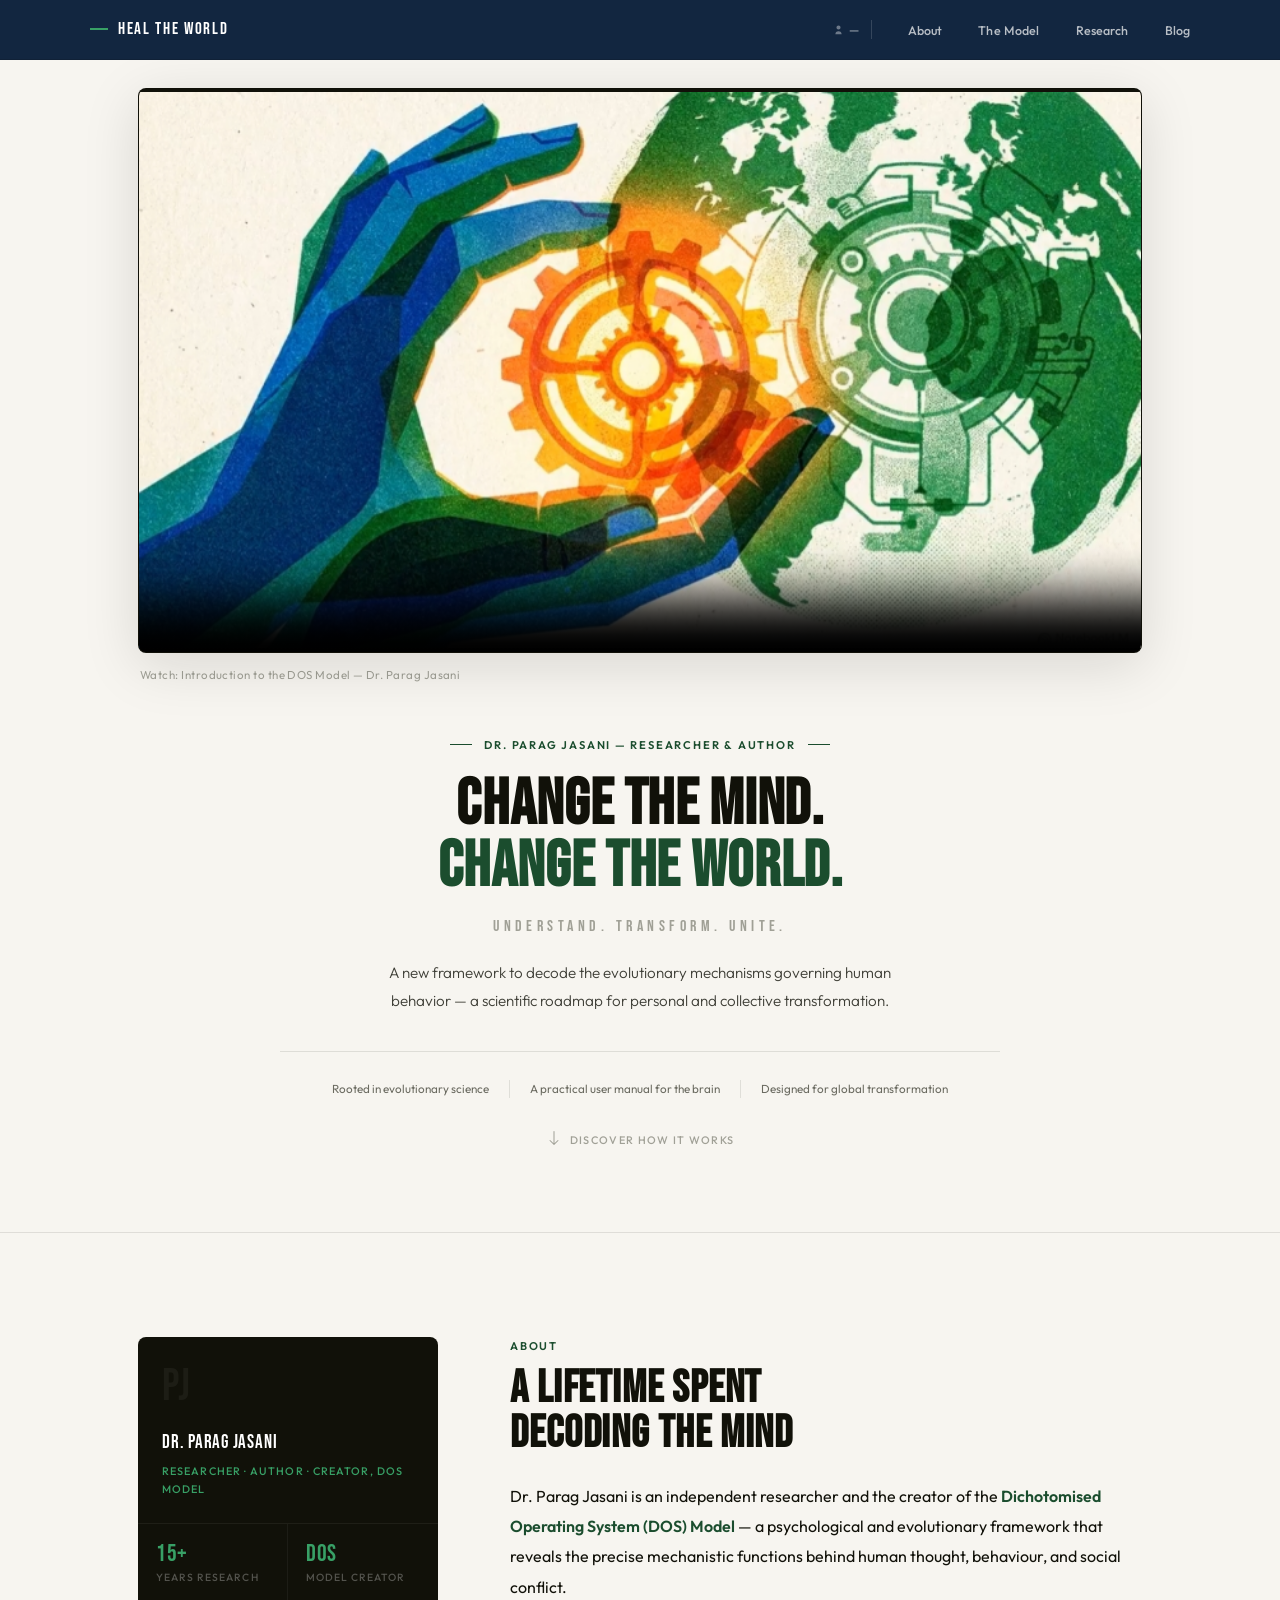
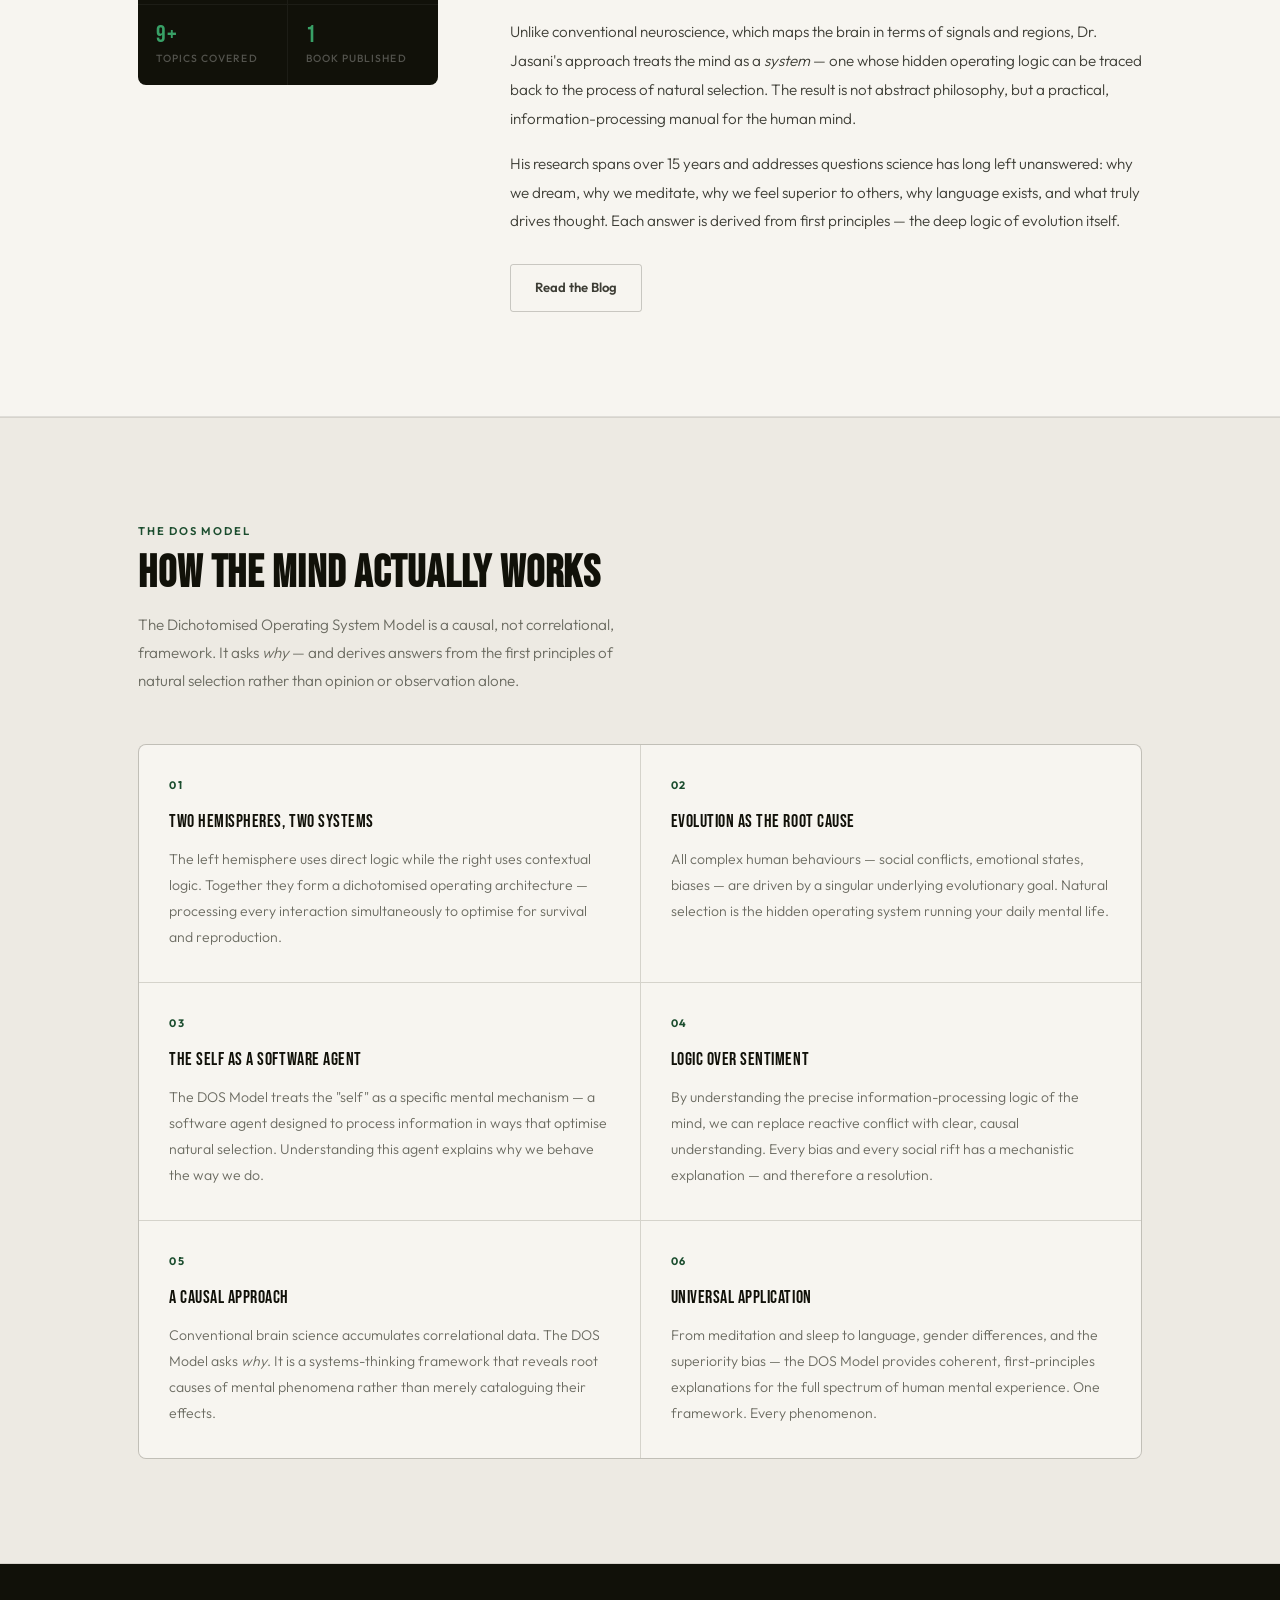
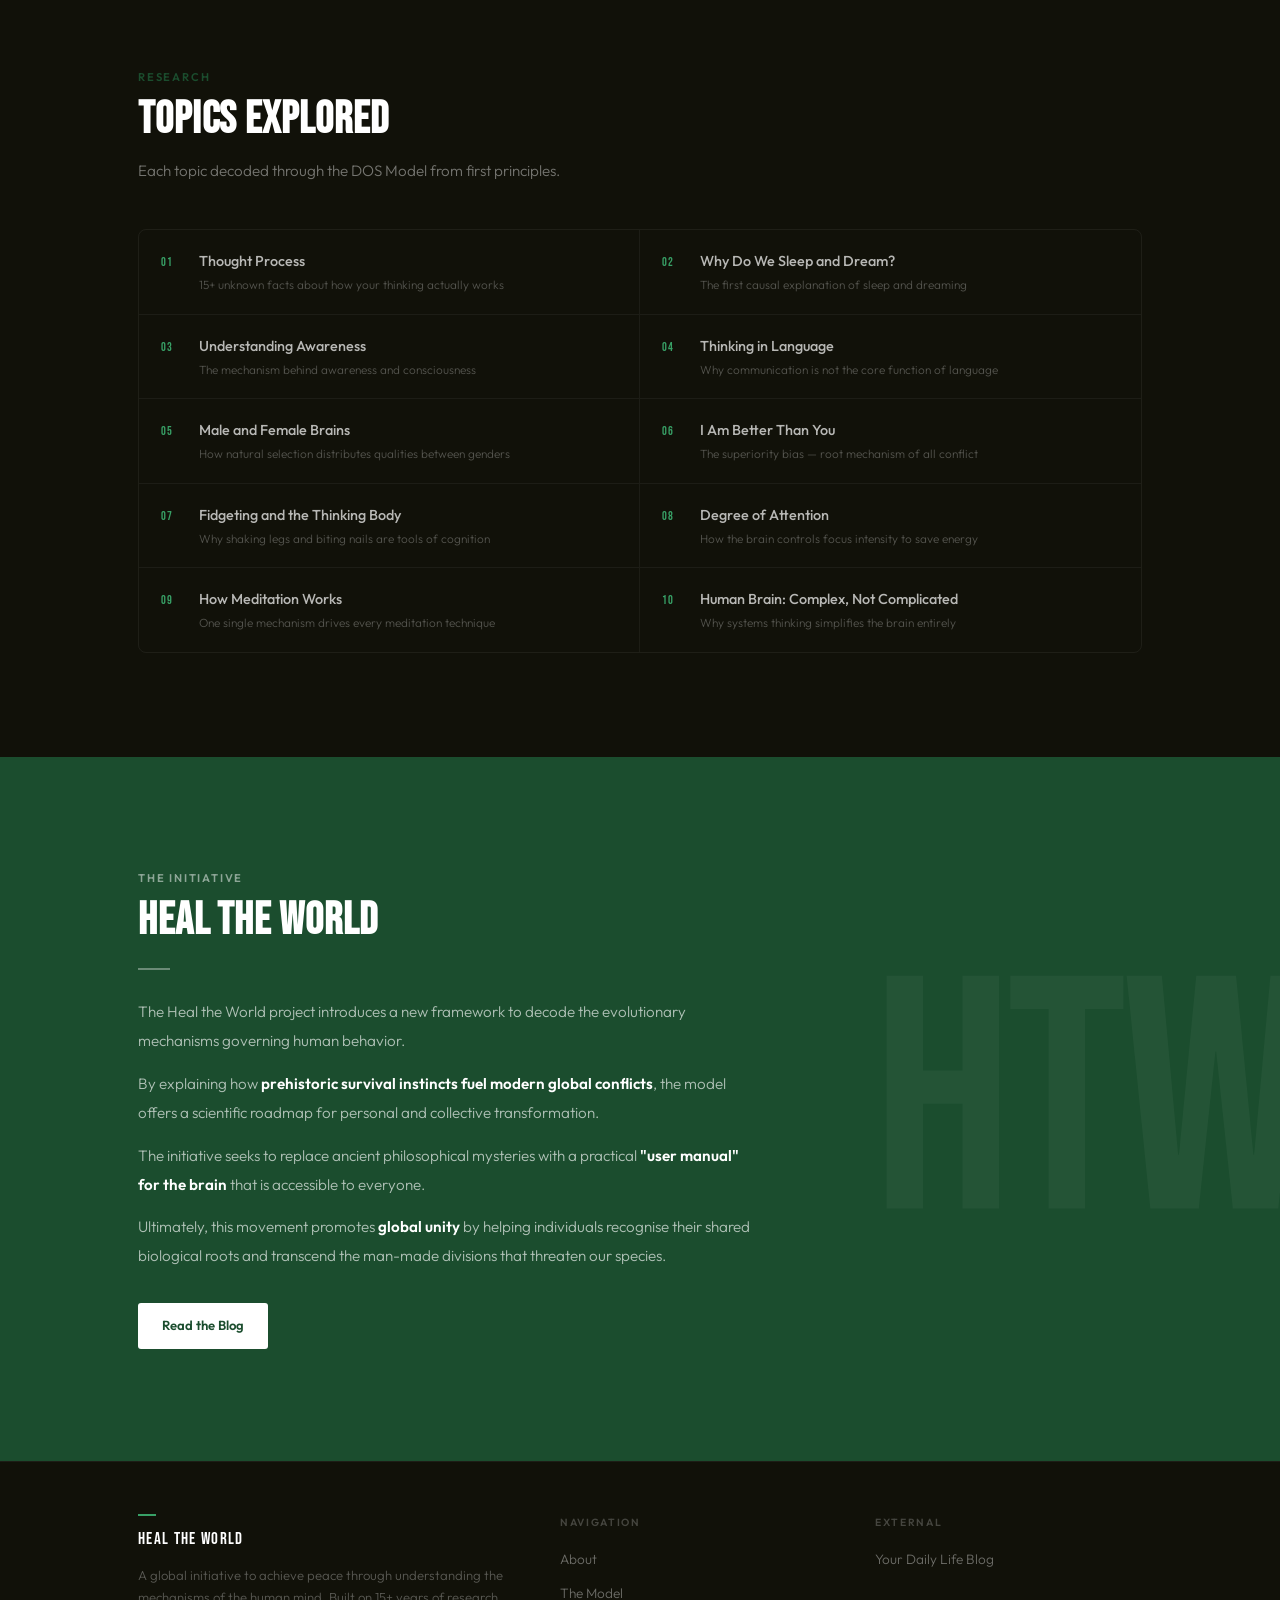
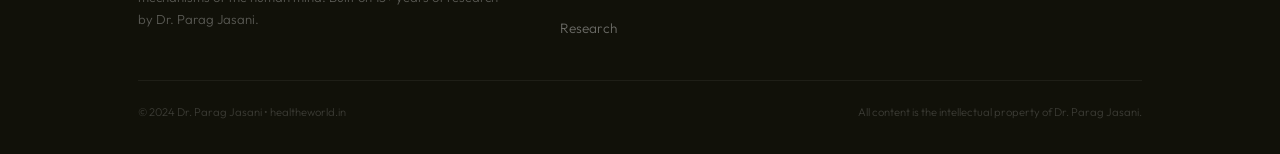
==== commit 5e757e27: "coutner update" ====
--- a/index.html
+++ b/index.html
@@ -366,7 +366,7 @@
 
 <script src="main.js"></script>
 <script>
-  fetch('https://htw-visitor-counter.vihaanimproves.workers.dev/')
+  fetch('https://htw-visitor-counter.vihaanimproves.workers.dev/', { credentials: 'include' })
     .then(function(r) { return r.json(); })
     .then(function(data) {
       var el = document.getElementById('visitor-count');
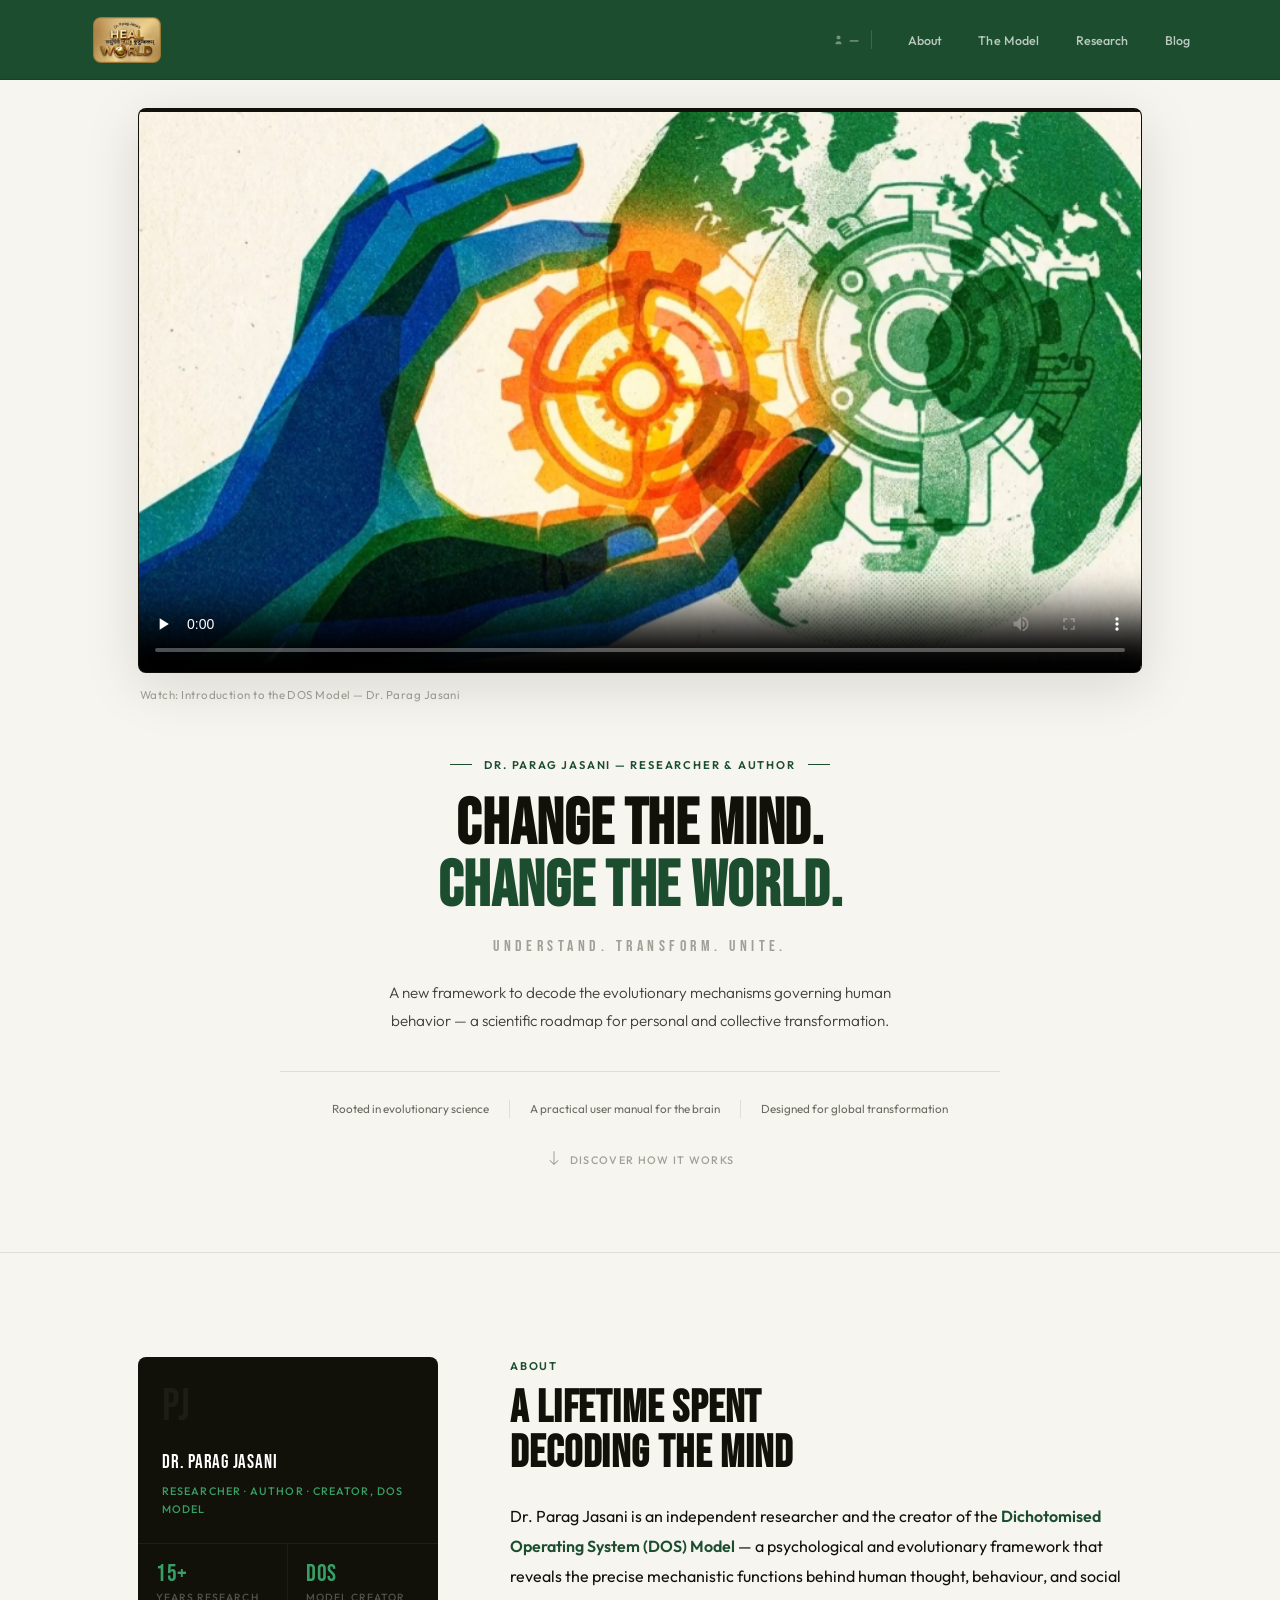
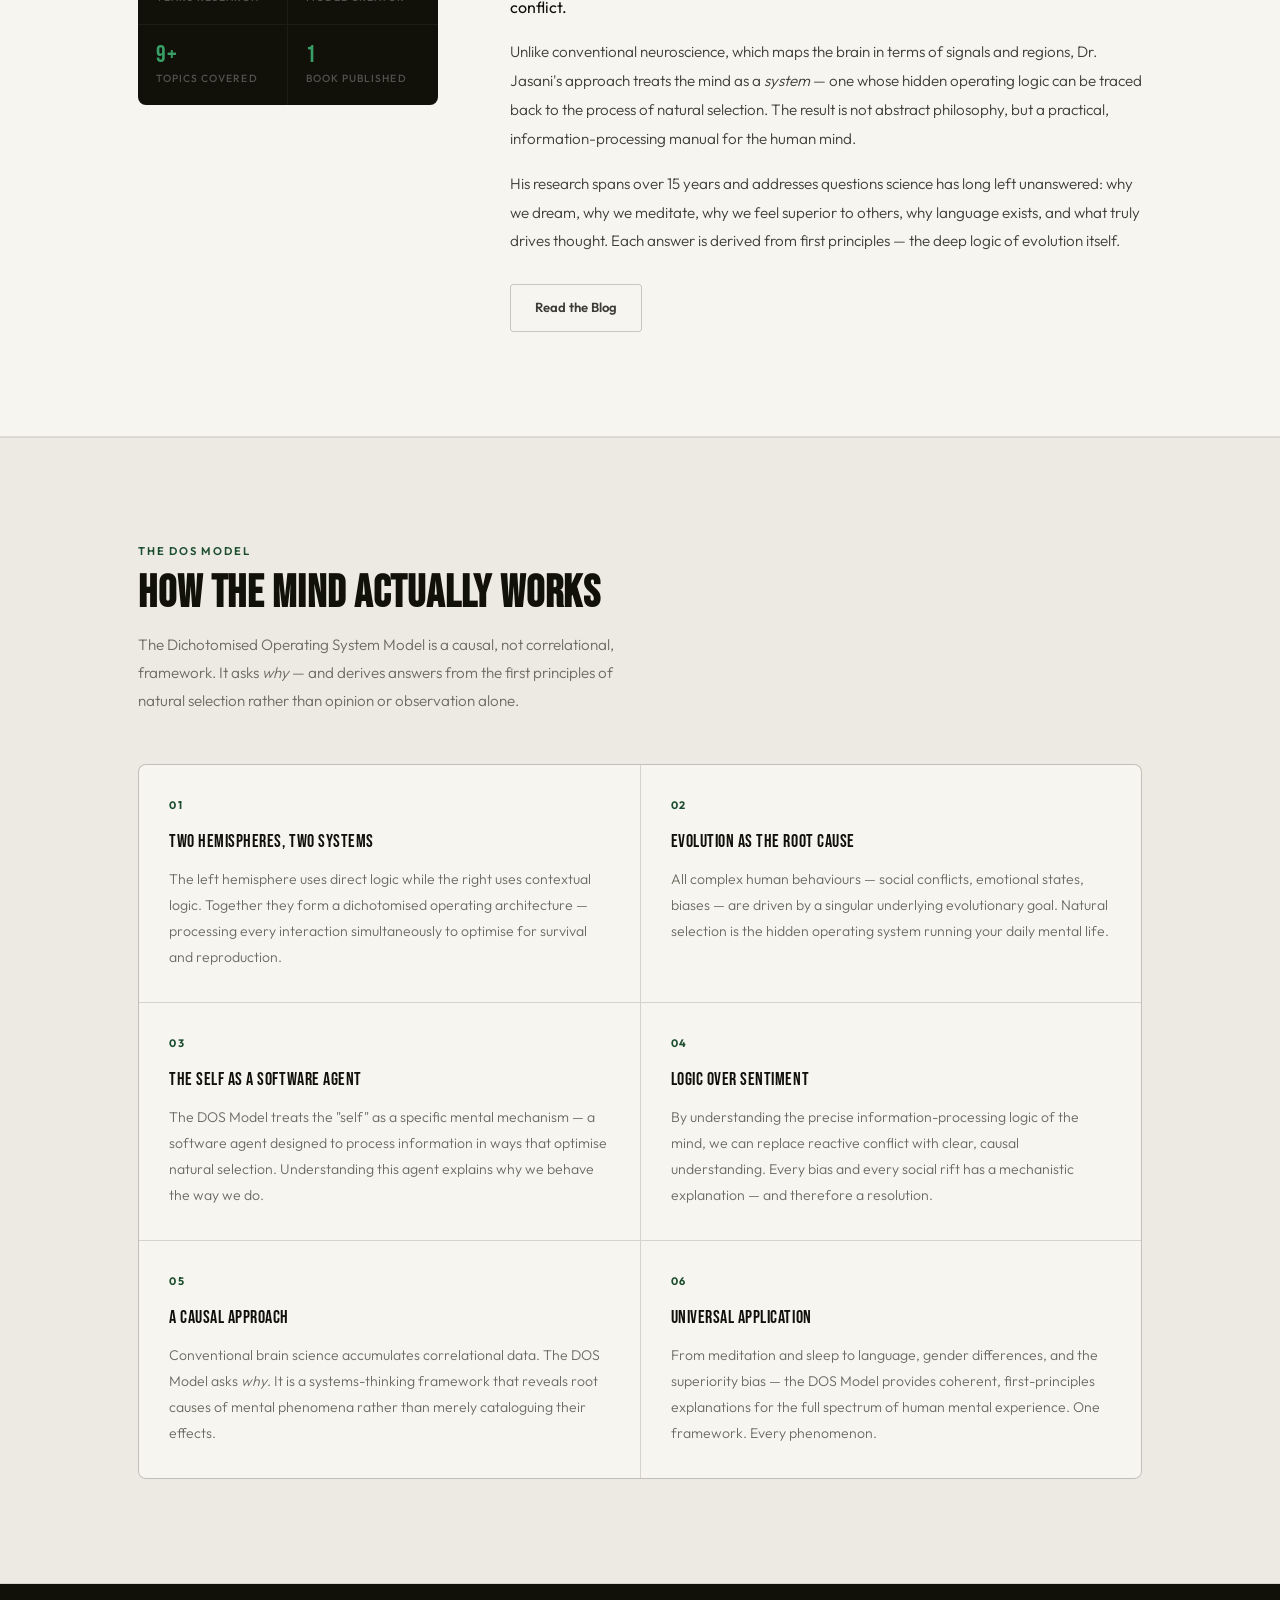
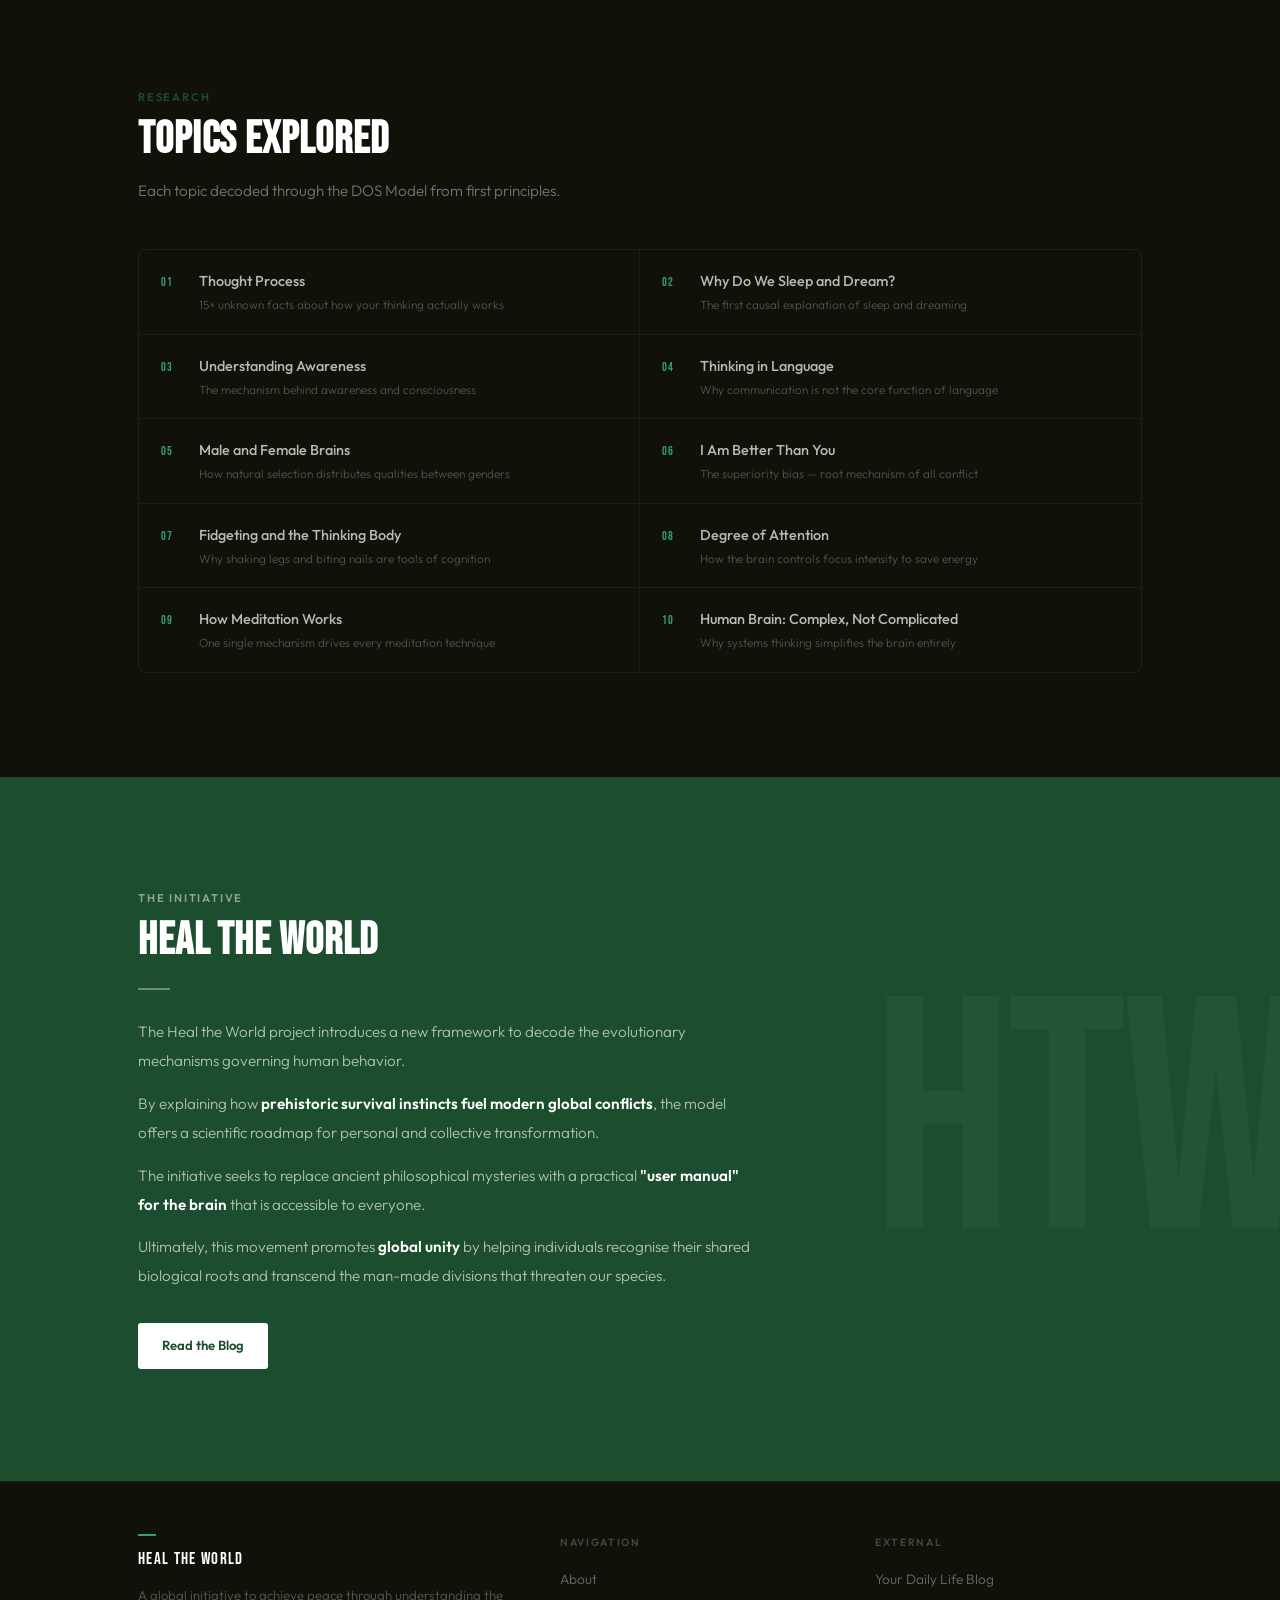
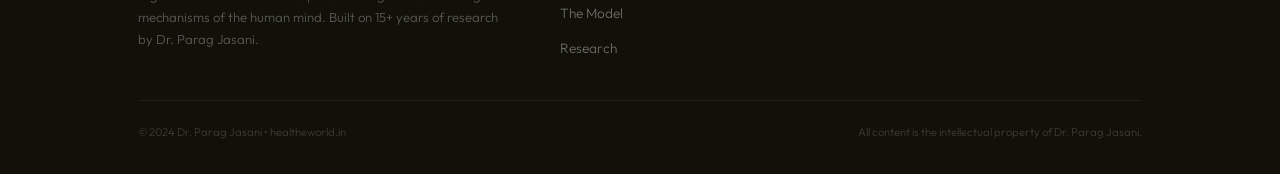
==== commit f9468741: "Logo" ====
--- a/index.html
+++ b/index.html
@@ -46,6 +46,7 @@
     ]
   }
   </script>
+  <link rel="icon" type="image/png" href="images/logo.png" />
   <link rel="stylesheet" href="styles.css" />
 </head>
 <body>
@@ -56,8 +57,7 @@
 <nav class="nav" role="navigation" aria-label="Main navigation">
   <div class="nav__inner">
     <a href="index.html" class="nav__logo">
-      <span class="nav__logo-line"></span>
-      Heal The World
+      <img src="images/logo.png" alt="Heal The World" class="nav__logo-img" />
     </a>
     <ul class="nav__links" role="list">
       <li class="nav__visitors" aria-label="Visitor count">
--- a/styles.css
+++ b/styles.css
@@ -65,7 +65,7 @@
   position: fixed;
   top: 0; left: 0; right: 0;
   z-index: 900;
-  height: 60px;
+  height: 80px;
   background: var(--green);
   border-bottom: 1px solid rgba(0,0,0,0.15);
   padding: 0 48px;
@@ -170,7 +170,7 @@
 /* ── HERO ─────────────────────────────────────────────── */
 .hero {
   background: var(--bg);
-  padding: 88px 0 80px;
+  padding: 108px 0 80px;
   border-bottom: 1px solid var(--border);
 }
 
@@ -307,7 +307,9 @@
   width: 100%;
   height: 100%;
   display: block;
+  flex-shrink: 0;
   object-fit: contain;
+  object-position: left center;
   accent-color: var(--green);
 }
 
@@ -696,7 +698,7 @@
 .media-hero__sub { font-size: 0.92rem; font-weight: 300; color: rgba(255,255,255,0.42); max-width: 540px; line-height: 1.85; }
 .media-hero__filters { display: flex; gap: 8px; margin-top: 28px; flex-wrap: wrap; }
 
-.player-bar { position: sticky; top: 60px; z-index: 800; height: 62px; padding: 0 48px; background: var(--bg-dark-2); border-bottom: 2px solid var(--green); display: flex; align-items: center; gap: 16px; transform: translateY(-100%); opacity: 0; transition: transform 0.28s ease, opacity 0.28s ease; pointer-events: none; }
+.player-bar { position: sticky; top: 80px; z-index: 800; height: 62px; padding: 0 48px; background: var(--bg-dark-2); border-bottom: 2px solid var(--green); display: flex; align-items: center; gap: 16px; transform: translateY(-100%); opacity: 0; transition: transform 0.28s ease, opacity 0.28s ease; pointer-events: none; }
 .player-bar.visible { transform: translateY(0); opacity: 1; pointer-events: all; }
 .player-bar__icon { width: 34px; height: 34px; background: var(--green); border-radius: var(--r); display: flex; align-items: center; justify-content: center; color: var(--white); flex-shrink: 0; }
 .player-bar__info { flex: 0 0 180px; min-width: 0; }
@@ -786,3 +788,14 @@
   .nav__links { gap: 18px; }
   .footer__bottom { flex-direction: column; }
 }
+
+/* ── Nav logo image ─────────────────────────────────────── */
+.nav__logo-img {
+  width: 74px;   /* 1600/1128 × 52px ≈ 73.8px */
+  height: 52px;
+
+  display: block;
+  flex-shrink: 0;
+  object-fit: contain;
+  object-position: left center;
+}
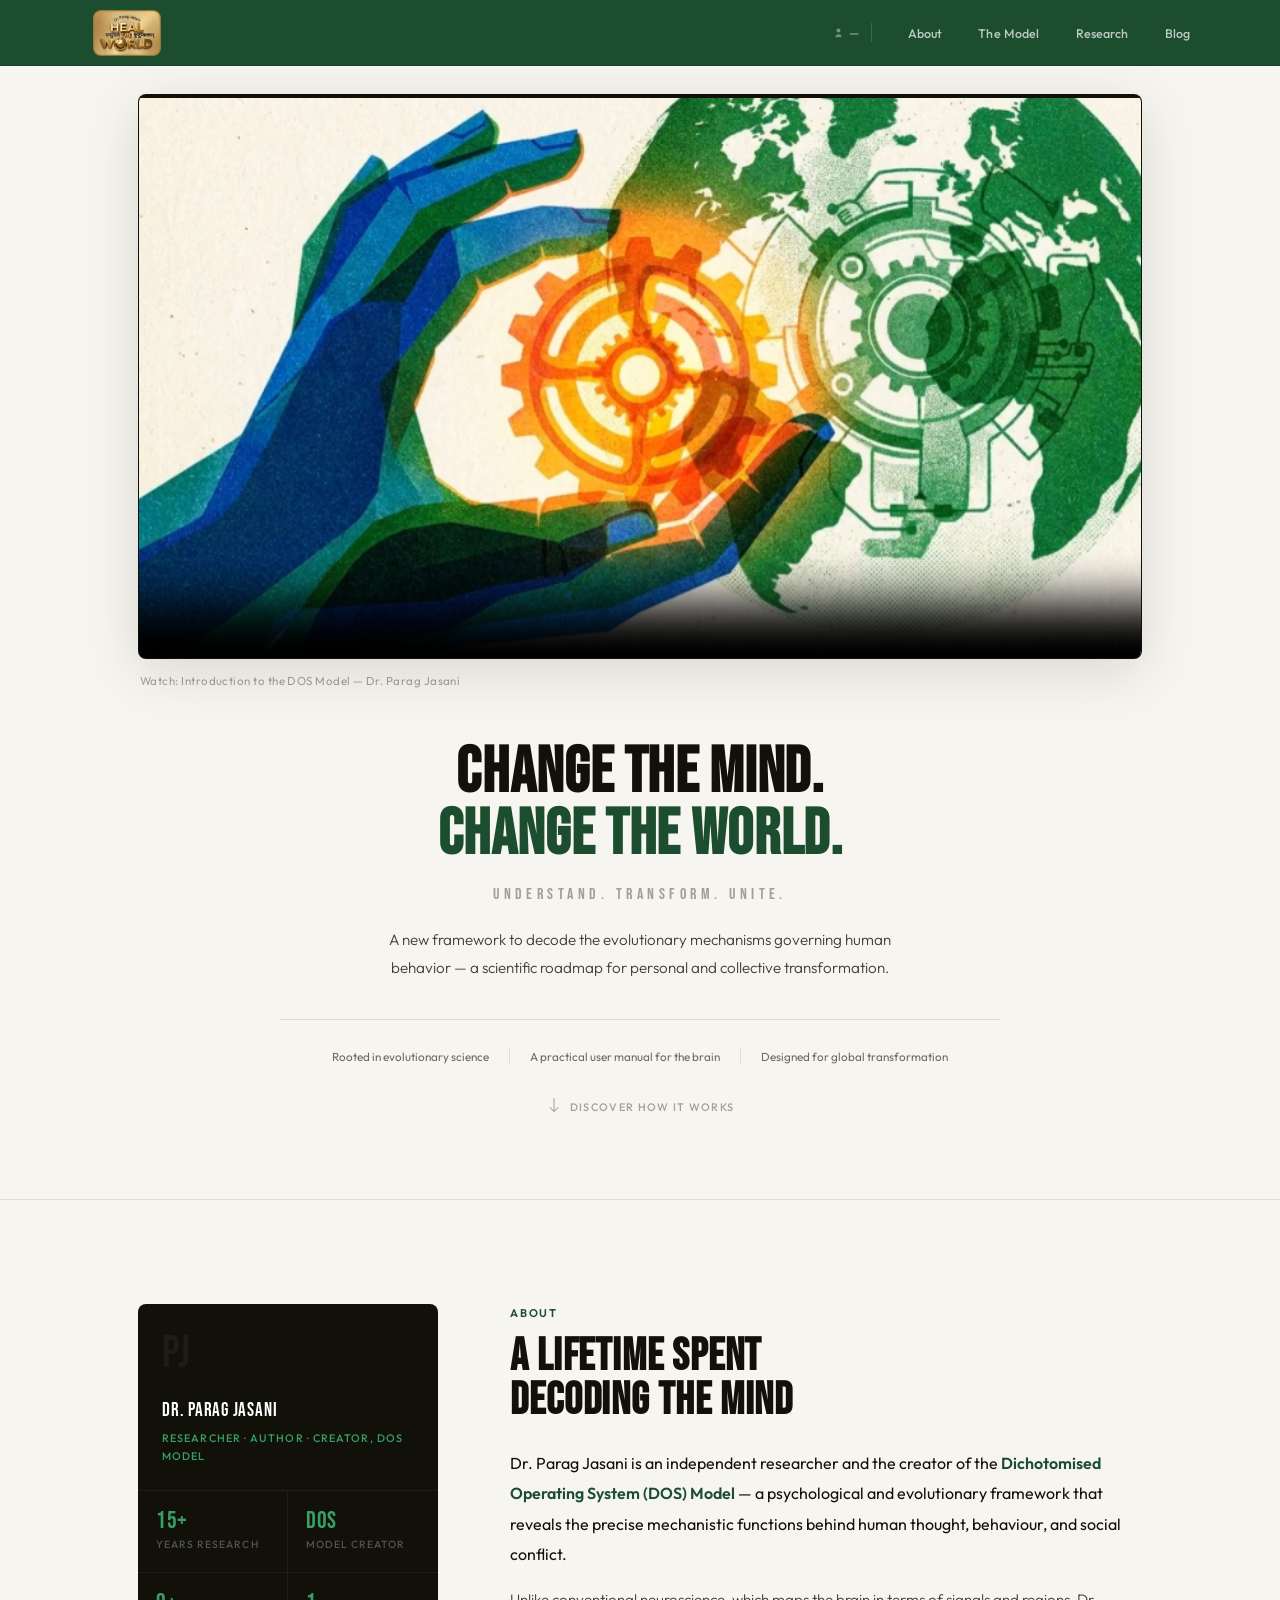
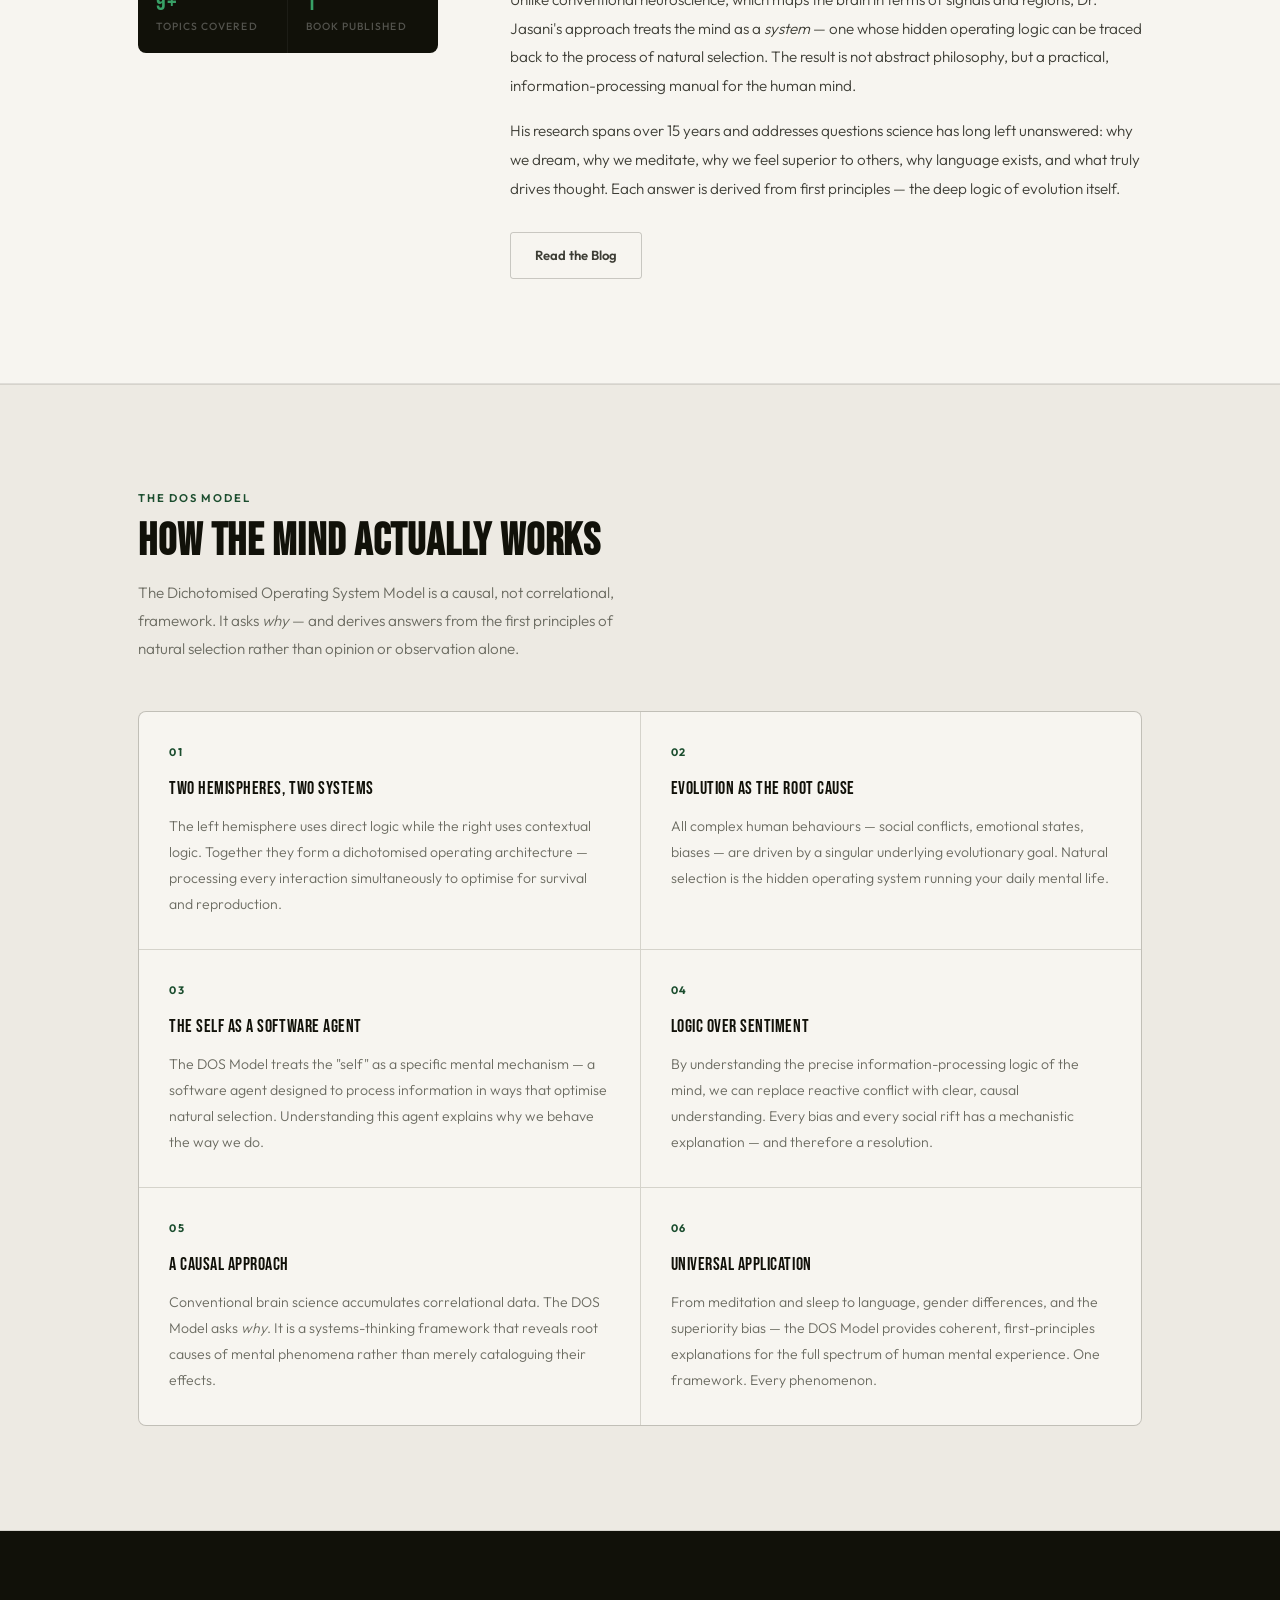
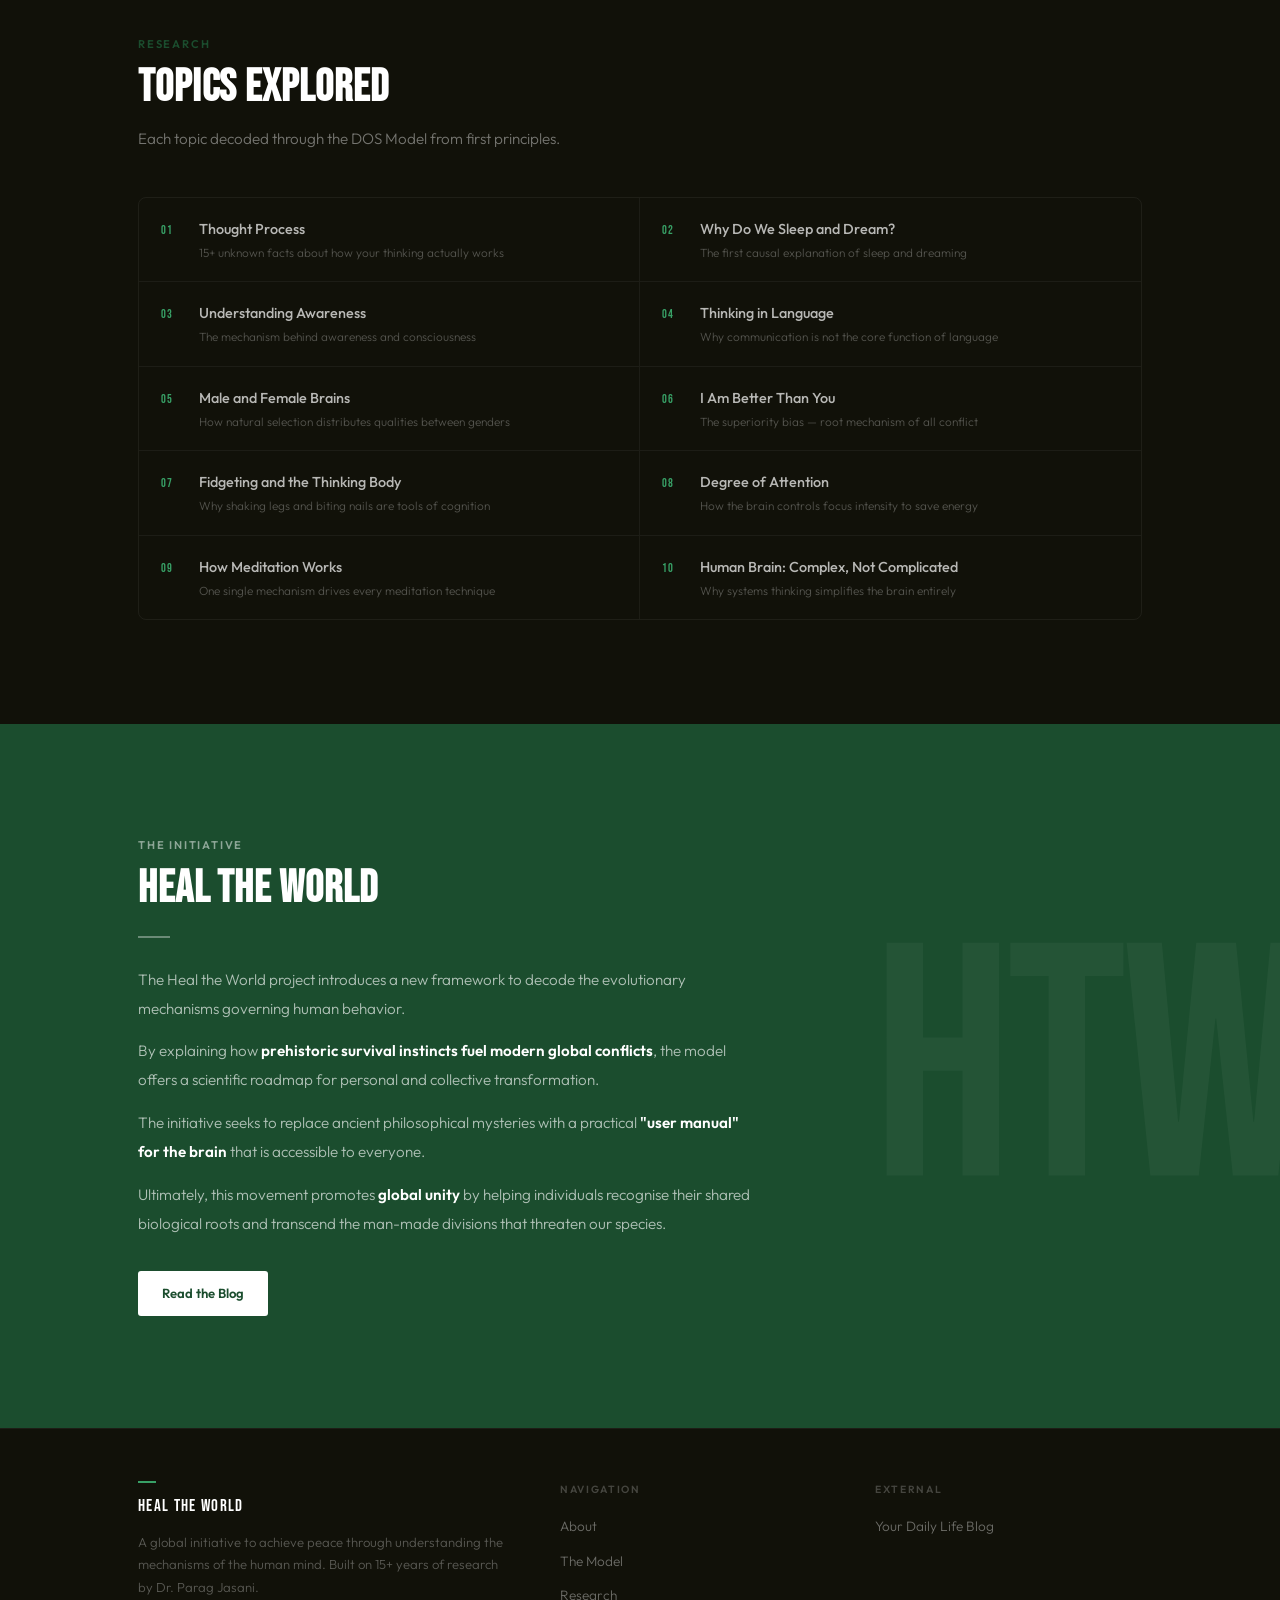
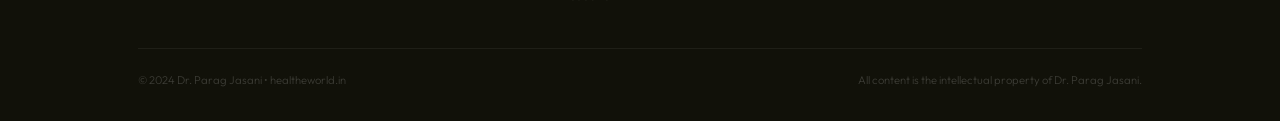
==== commit b3d8c051: "eyebrow removal" ====
--- a/index.html
+++ b/index.html
@@ -100,12 +100,6 @@
 
       <!-- Bottom: text centred -->
       <div class="hero__text">
-        <div class="hero__eyebrow fade-up">
-          <span class="hero__eyebrow-line"></span>
-          Dr. Parag Jasani — Researcher &amp; Author
-          <span class="hero__eyebrow-line"></span>
-        </div>
-
         <h1 id="hero-h1" class="hero__h1 fade-up">
           Change the Mind.<br/>
           <em>Change the World.</em>
--- a/styles.css
+++ b/styles.css
@@ -65,7 +65,7 @@
   position: fixed;
   top: 0; left: 0; right: 0;
   z-index: 900;
-  height: 80px;
+  height: 66px;
   background: var(--green);
   border-bottom: 1px solid rgba(0,0,0,0.15);
   padding: 0 48px;
@@ -170,7 +170,7 @@
 /* ── HERO ─────────────────────────────────────────────── */
 .hero {
   background: var(--bg);
-  padding: 108px 0 80px;
+  padding: 94px 0 80px;
   border-bottom: 1px solid var(--border);
 }
 
@@ -377,7 +377,7 @@
   align-items: start;
 }
 
-.about__left { position: sticky; top: 80px; }
+.about__left { position: sticky; top: 66px; }
 
 .about__panel {
   background: var(--bg-dark);
@@ -698,7 +698,7 @@
 .media-hero__sub { font-size: 0.92rem; font-weight: 300; color: rgba(255,255,255,0.42); max-width: 540px; line-height: 1.85; }
 .media-hero__filters { display: flex; gap: 8px; margin-top: 28px; flex-wrap: wrap; }
 
-.player-bar { position: sticky; top: 80px; z-index: 800; height: 62px; padding: 0 48px; background: var(--bg-dark-2); border-bottom: 2px solid var(--green); display: flex; align-items: center; gap: 16px; transform: translateY(-100%); opacity: 0; transition: transform 0.28s ease, opacity 0.28s ease; pointer-events: none; }
+.player-bar { position: sticky; top: 66px; z-index: 800; height: 62px; padding: 0 48px; background: var(--bg-dark-2); border-bottom: 2px solid var(--green); display: flex; align-items: center; gap: 16px; transform: translateY(-100%); opacity: 0; transition: transform 0.28s ease, opacity 0.28s ease; pointer-events: none; }
 .player-bar.visible { transform: translateY(0); opacity: 1; pointer-events: all; }
 .player-bar__icon { width: 34px; height: 34px; background: var(--green); border-radius: var(--r); display: flex; align-items: center; justify-content: center; color: var(--white); flex-shrink: 0; }
 .player-bar__info { flex: 0 0 180px; min-width: 0; }
@@ -791,7 +791,7 @@
 
 /* ── Nav logo image ─────────────────────────────────────── */
 .nav__logo-img {
-  width: 74px;   /* 1600/1128 × 52px ≈ 73.8px */
+  width: 111px;  /* 74px × 1.5 */
   height: 52px;
 
   display: block;
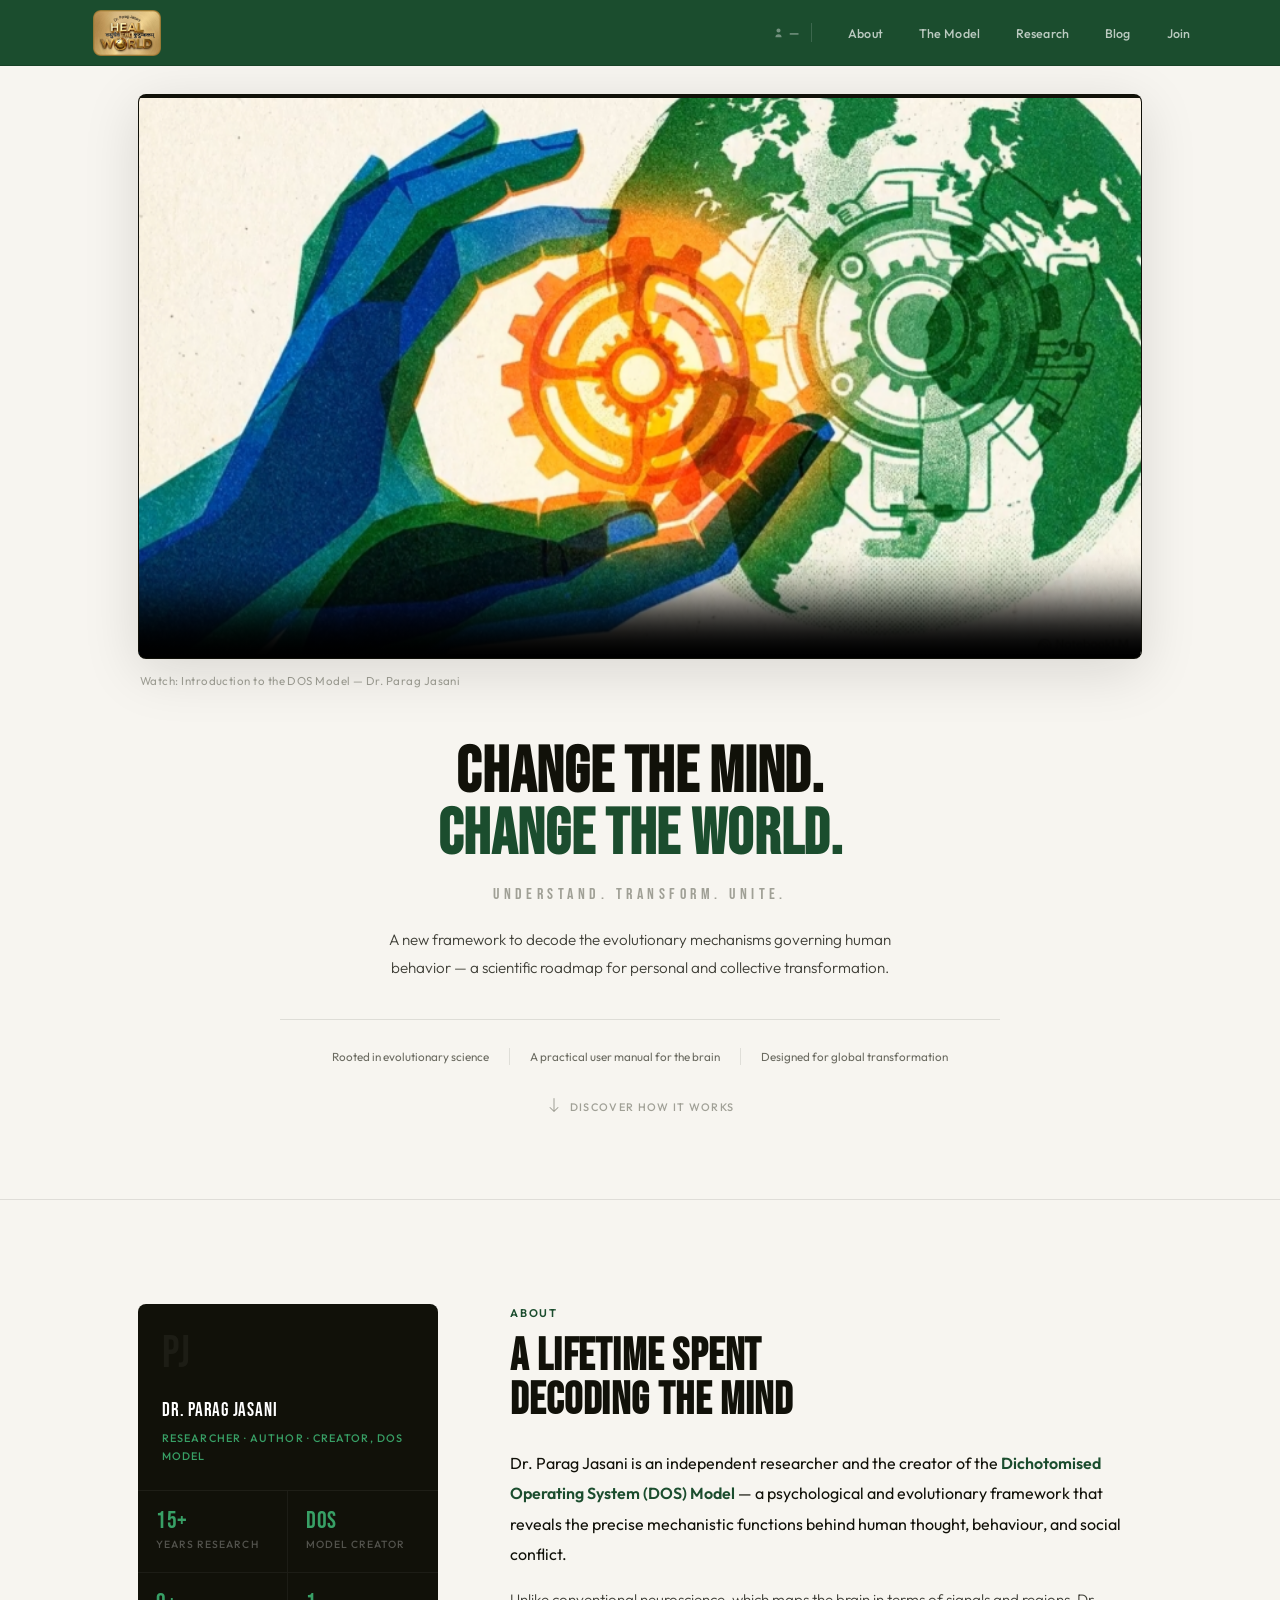
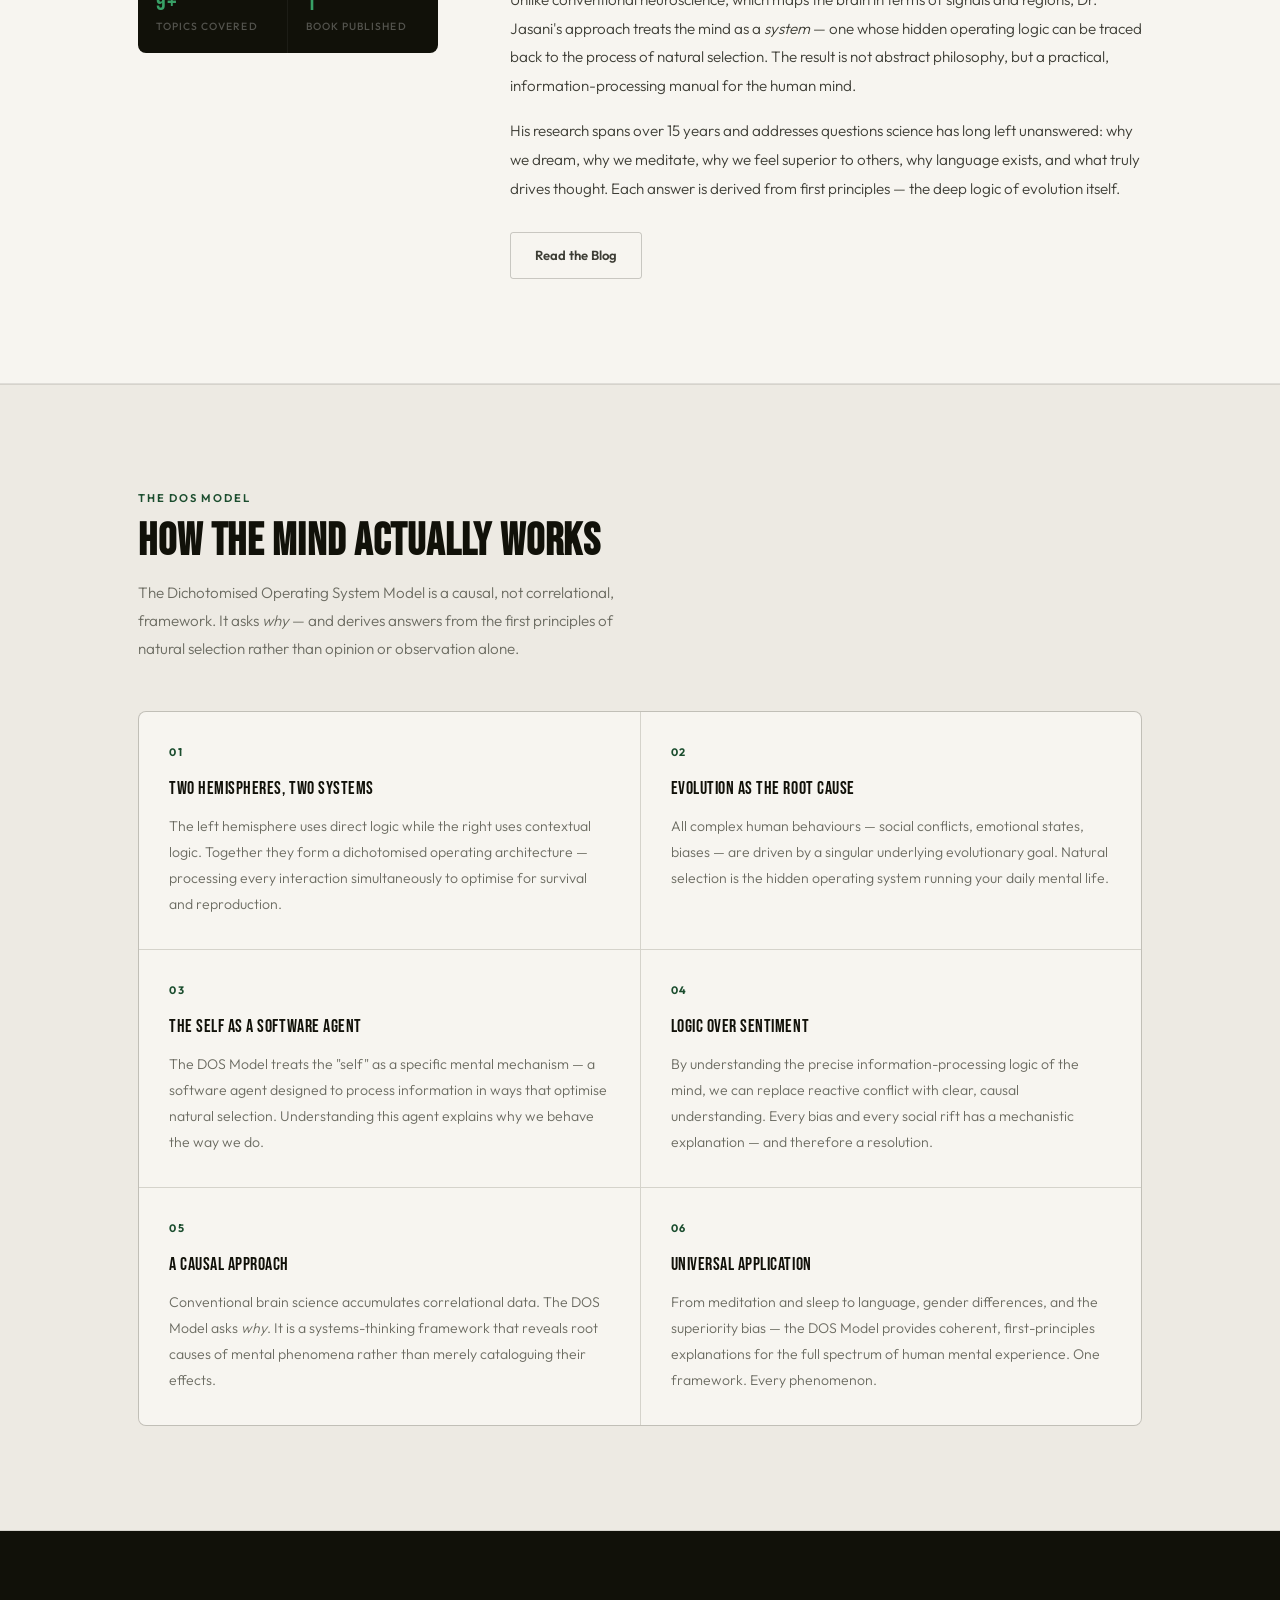
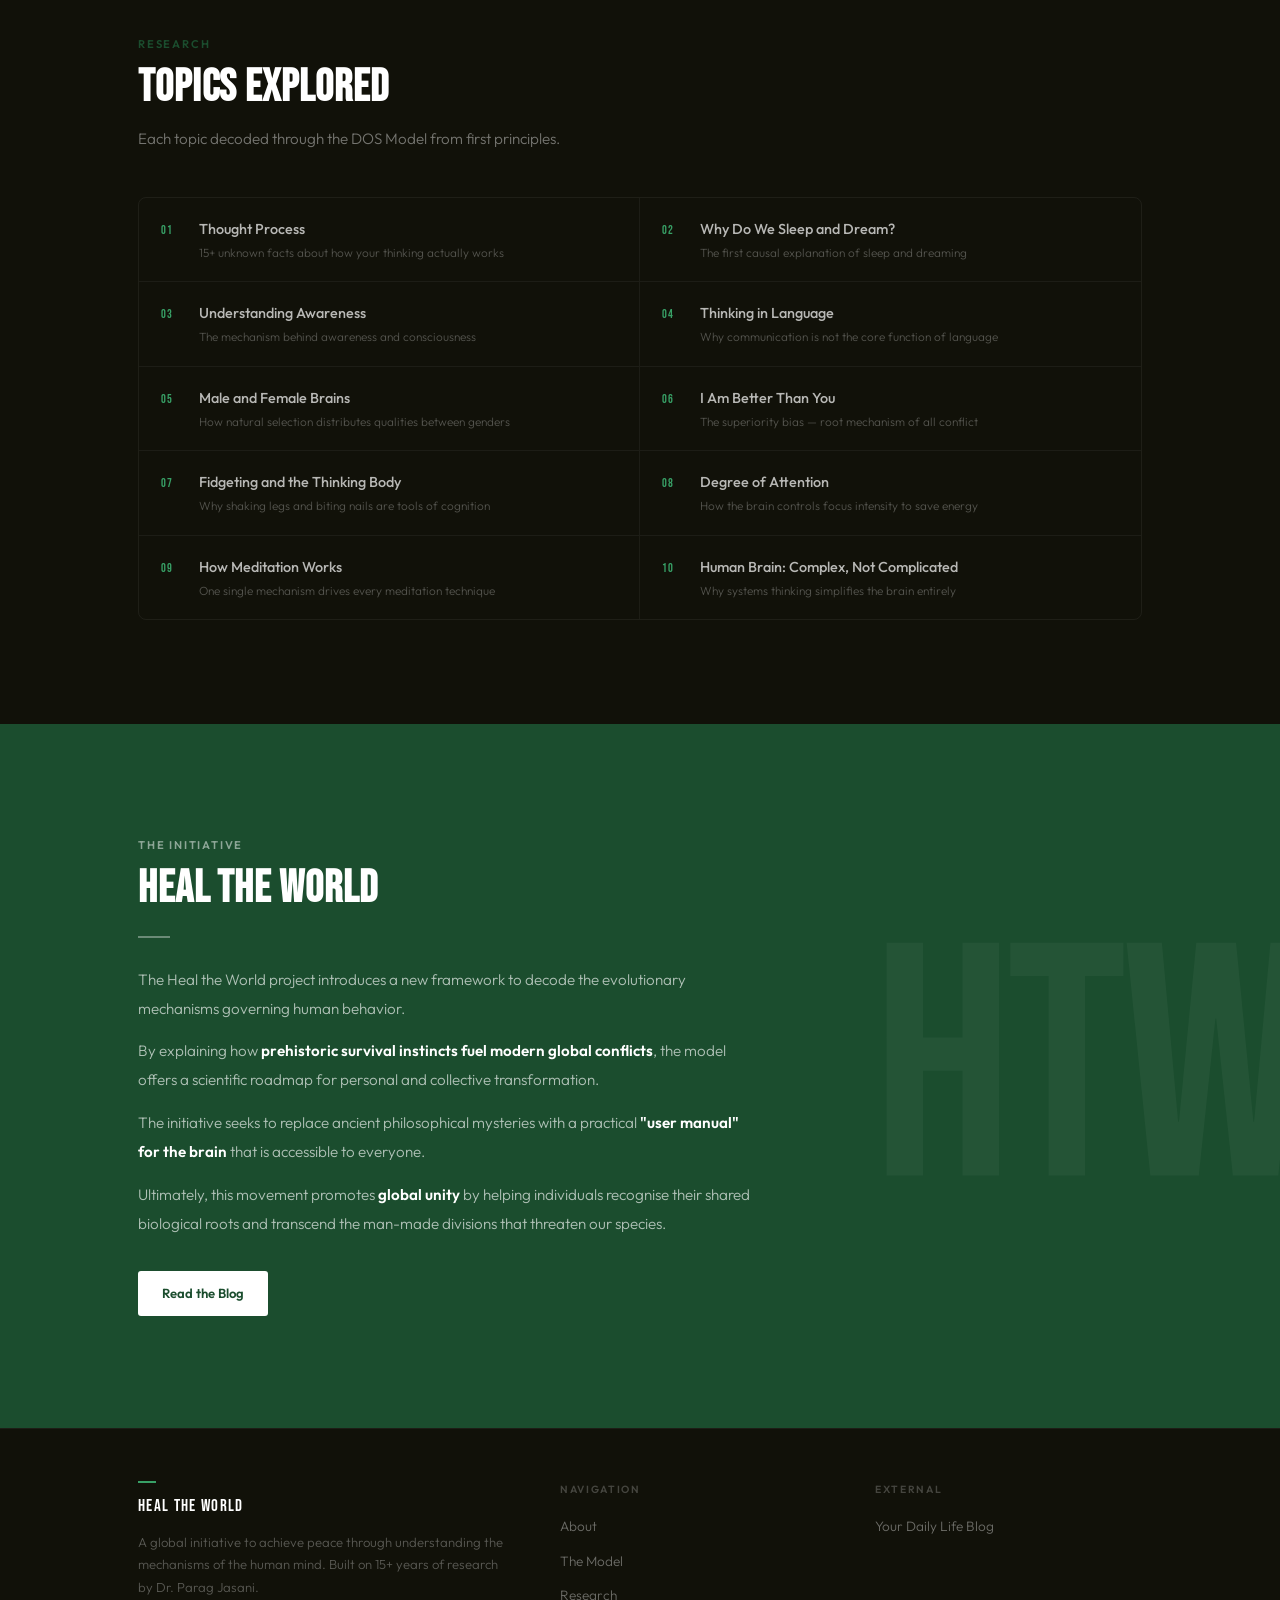
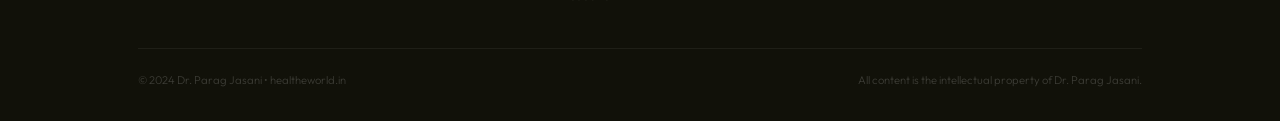
==== commit 7b581eea: "added form" ====
--- a/index.html
+++ b/index.html
@@ -68,6 +68,7 @@
       <li><a href="#model"    class="nav__link">The Model</a></li>
       <li><a href="#research" class="nav__link">Research</a></li>
       <li><a href="https://www.yourdailylife.blog/" target="_blank" rel="noopener" class="nav__link">Blog</a></li>
+      <li><a href="join.html" class="nav__link">Join</a></li>
     </ul>
   </div>
 </nav>
